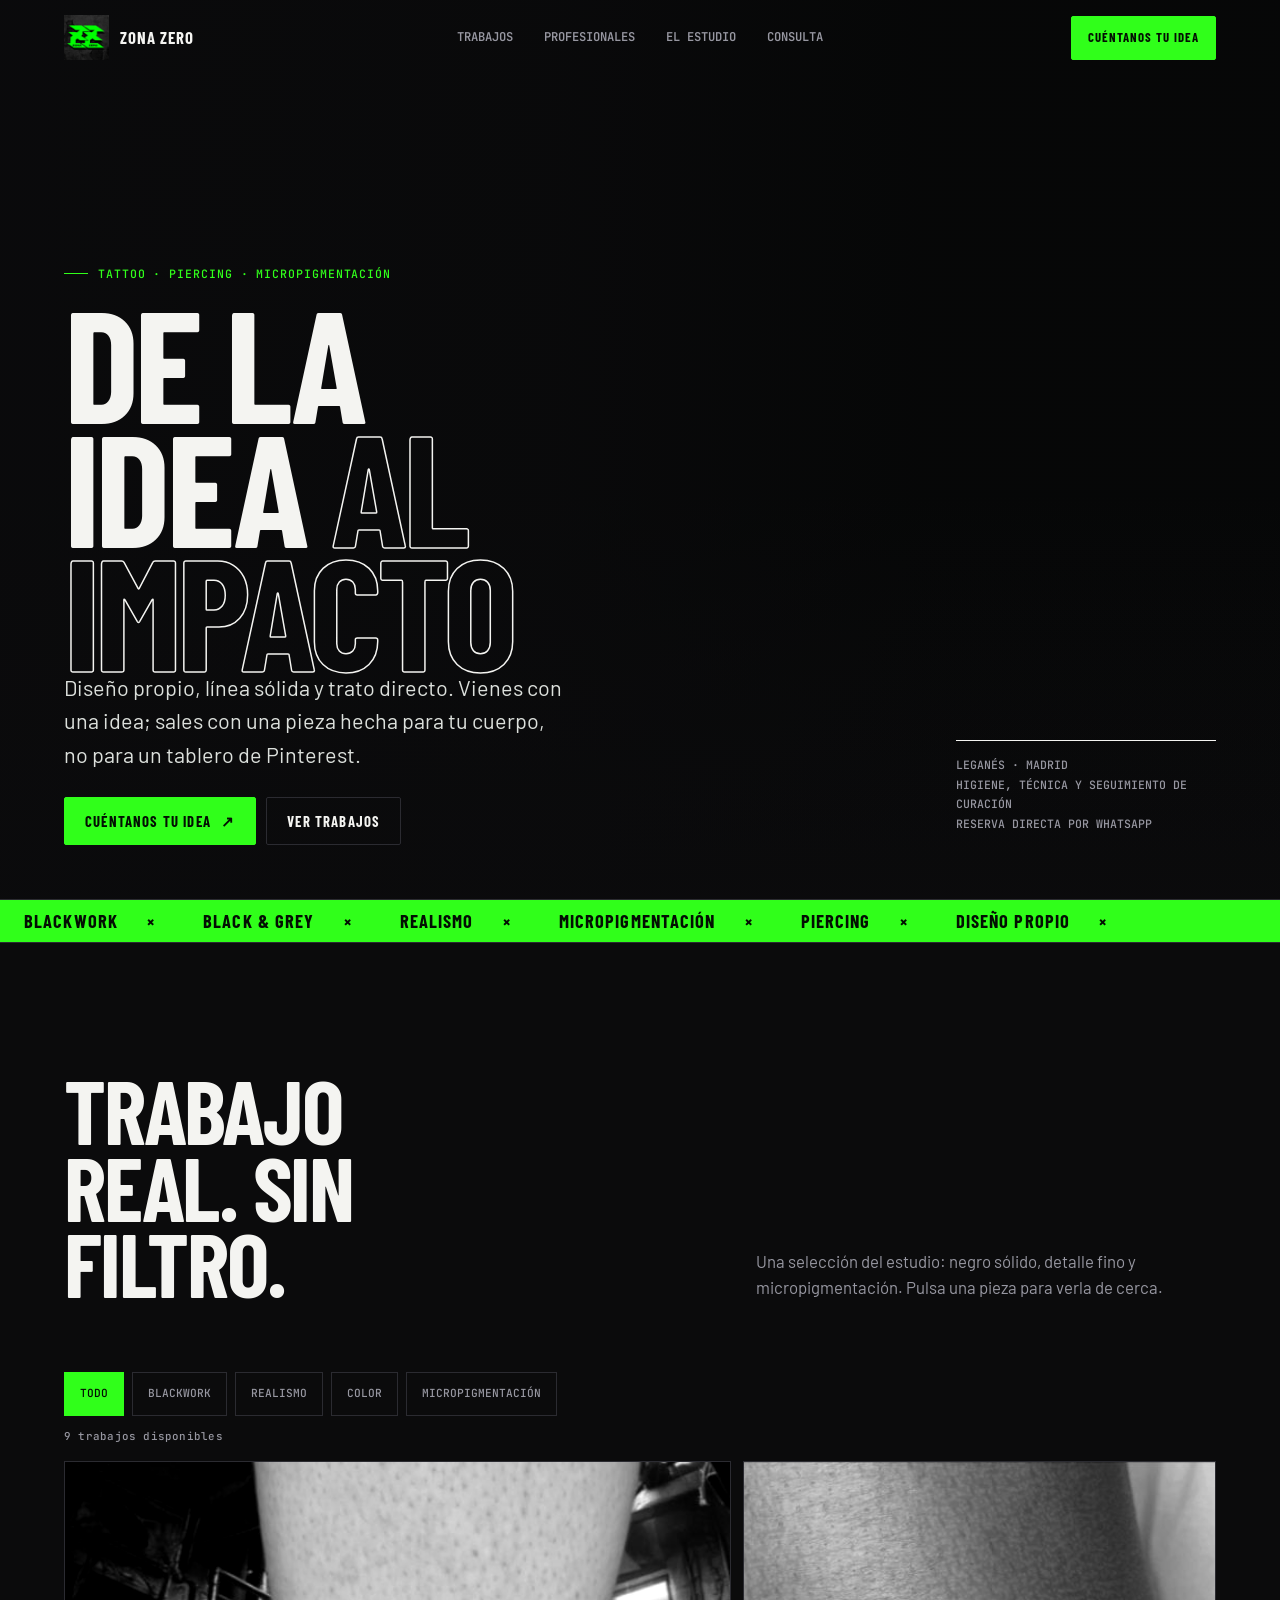
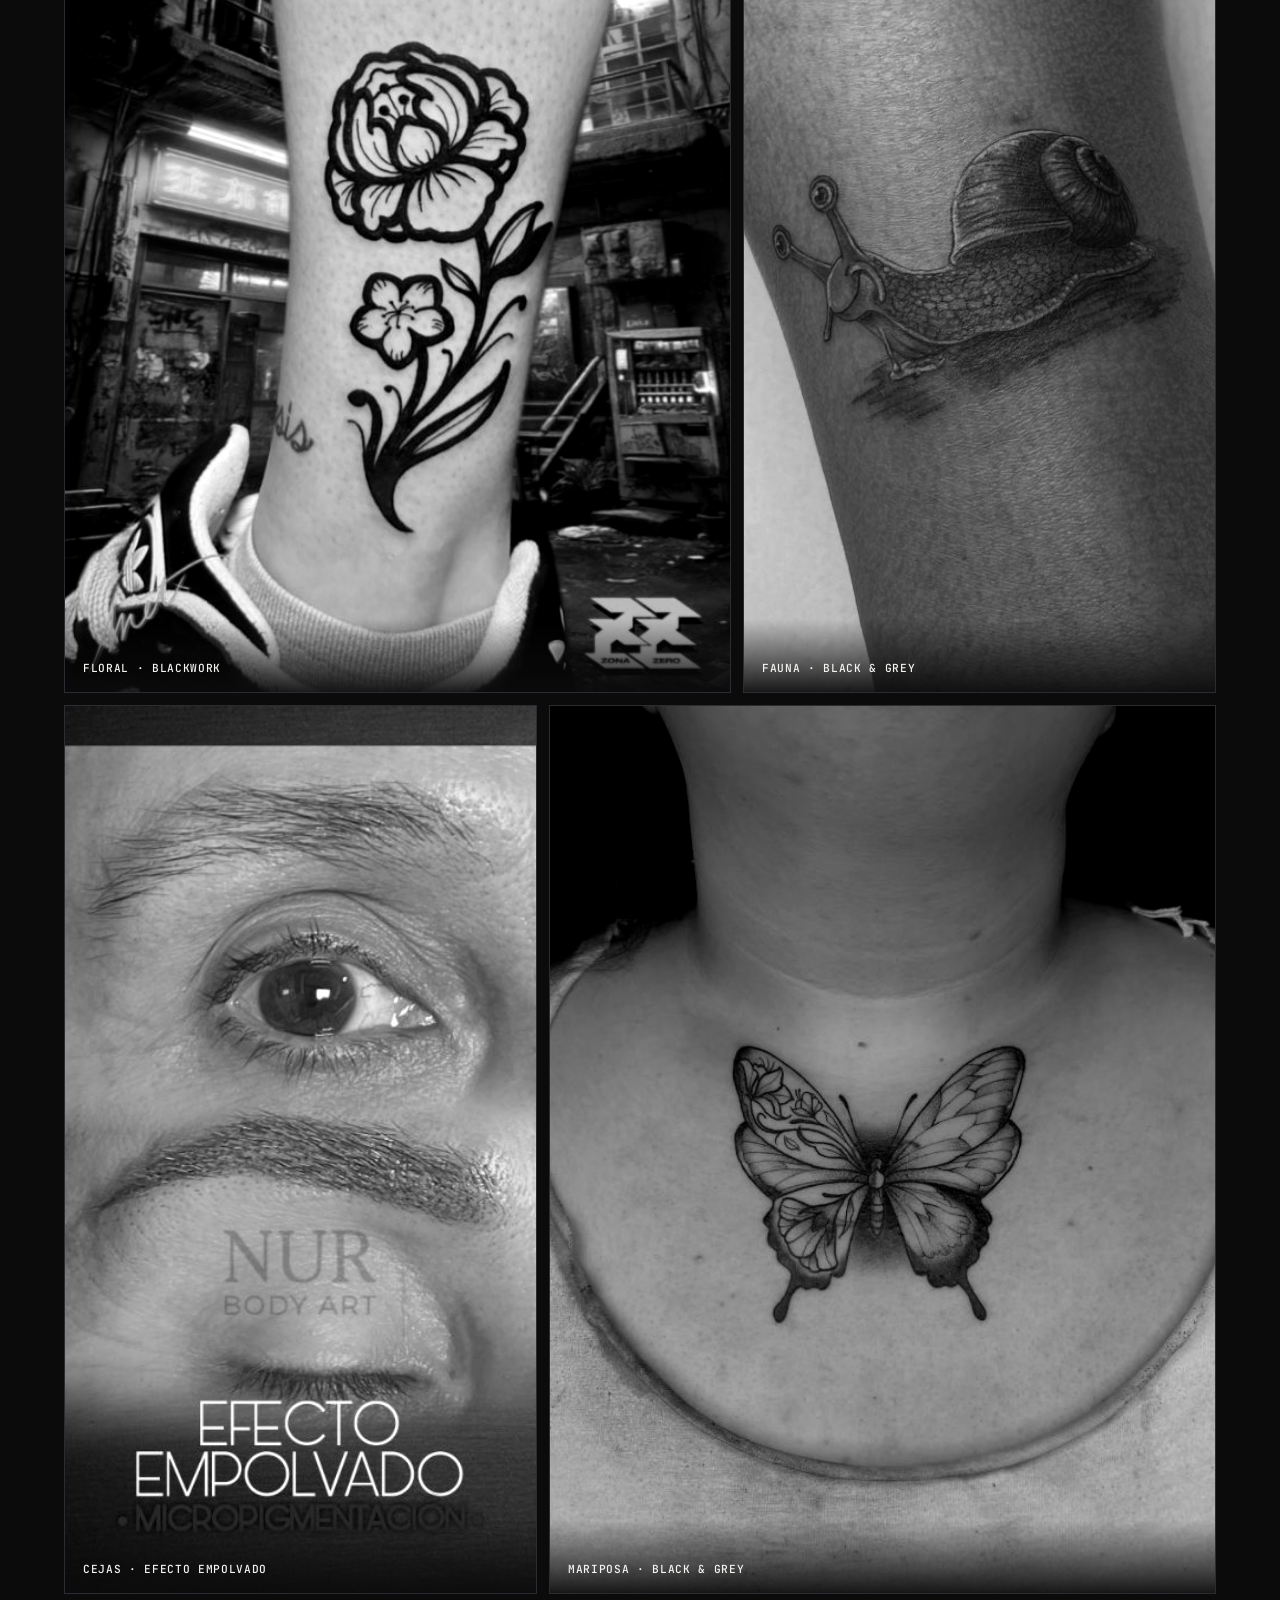
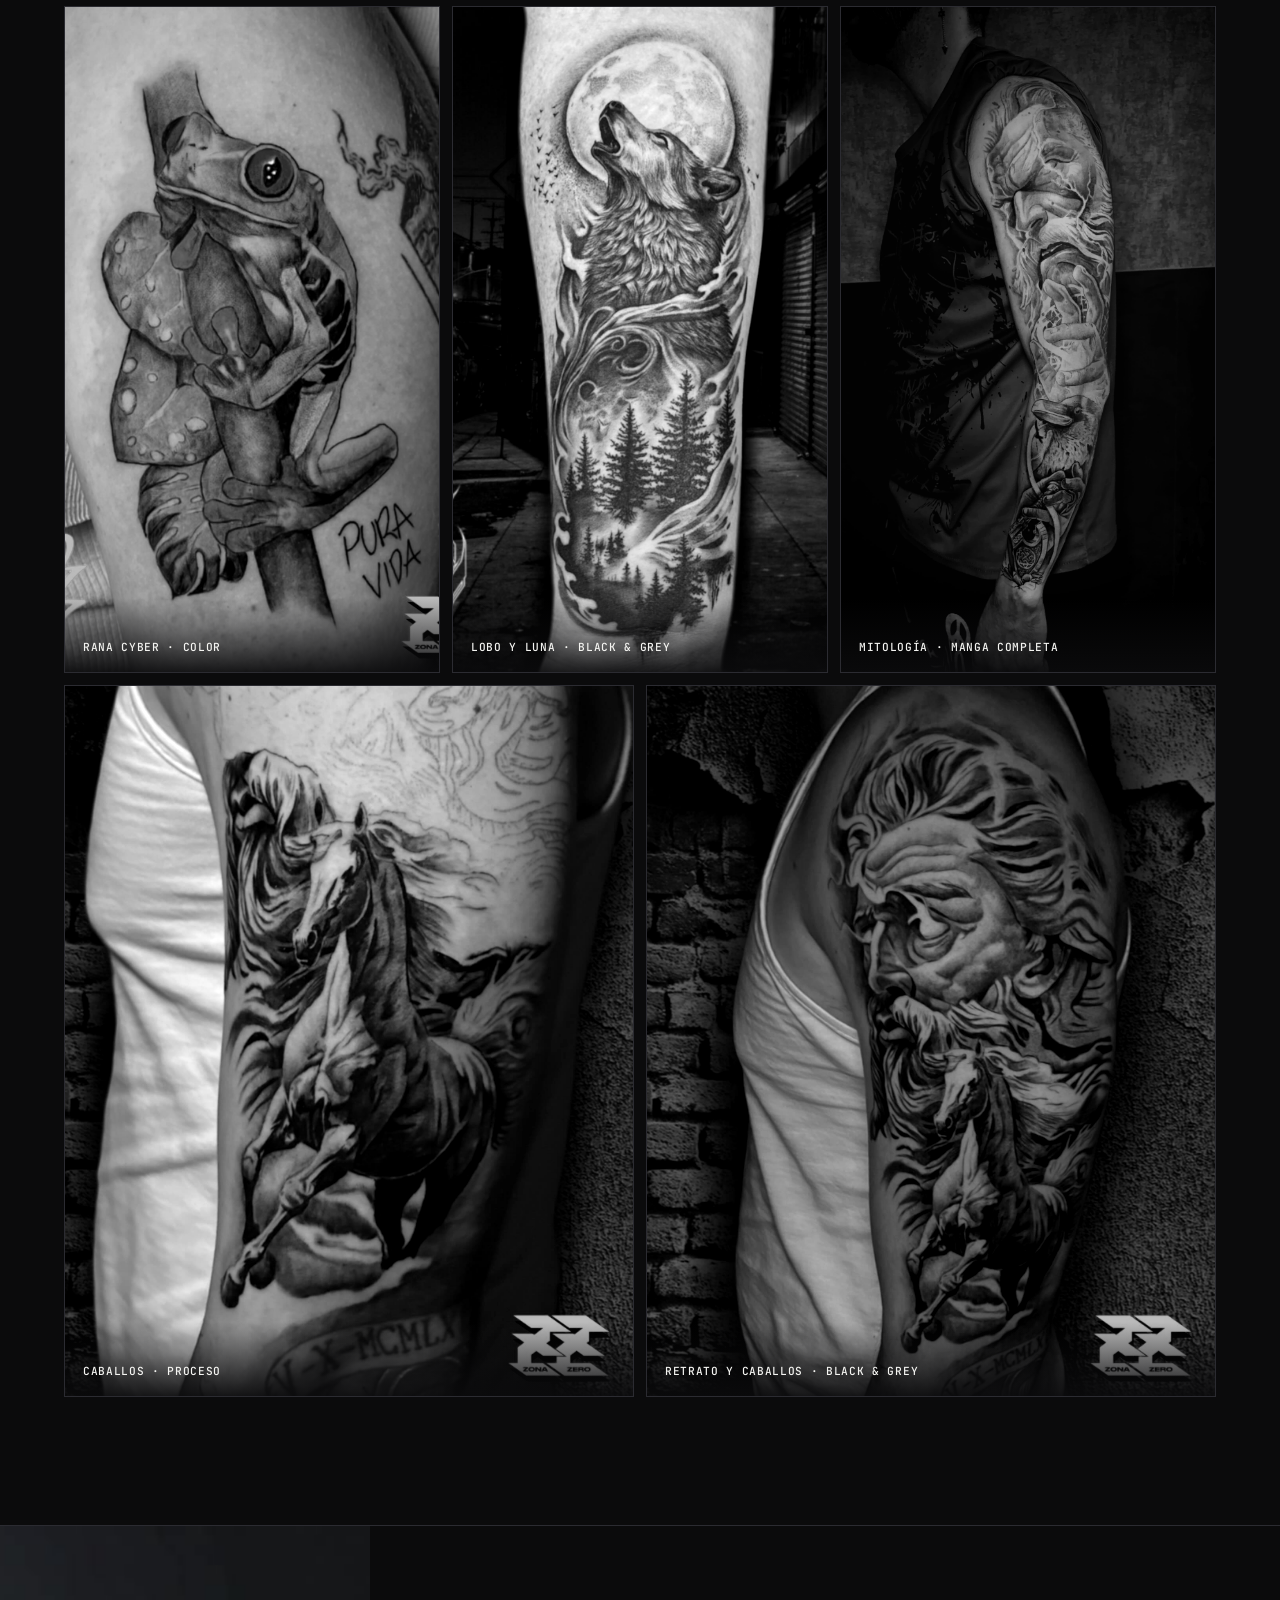
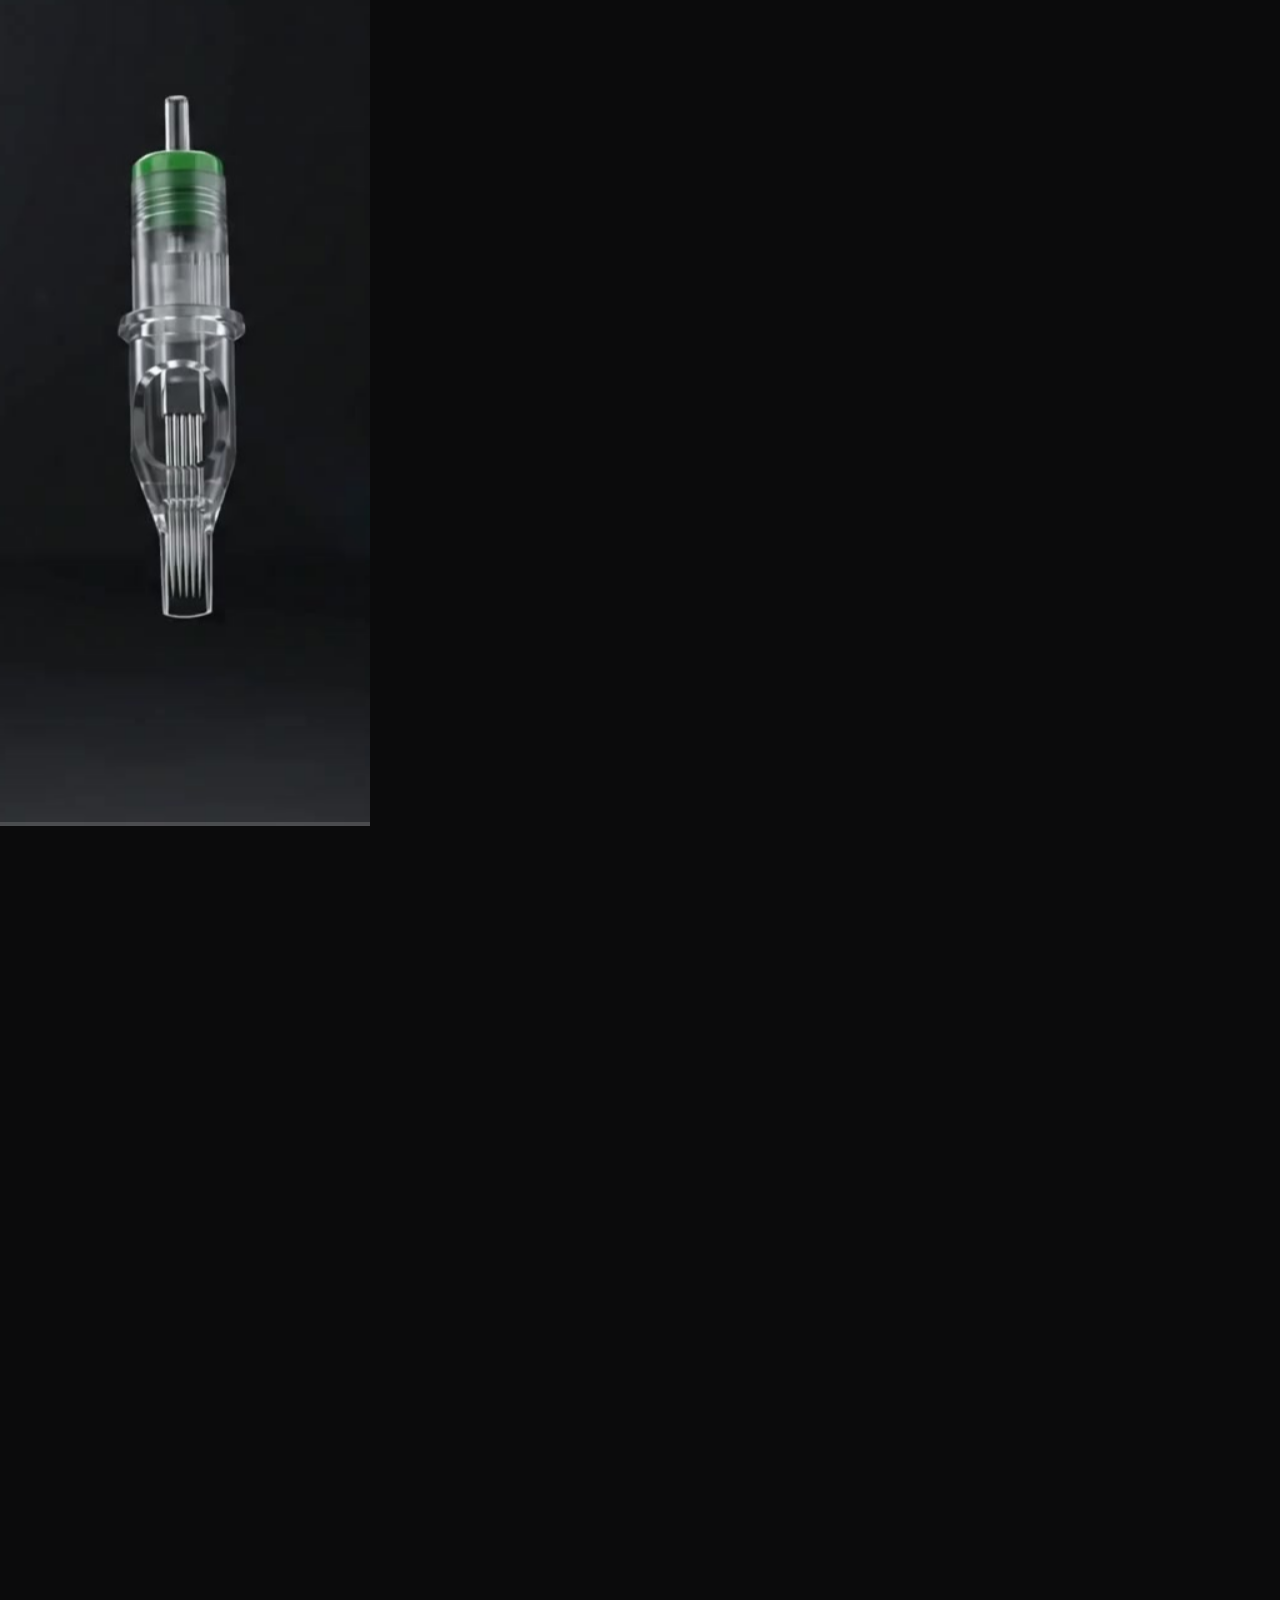
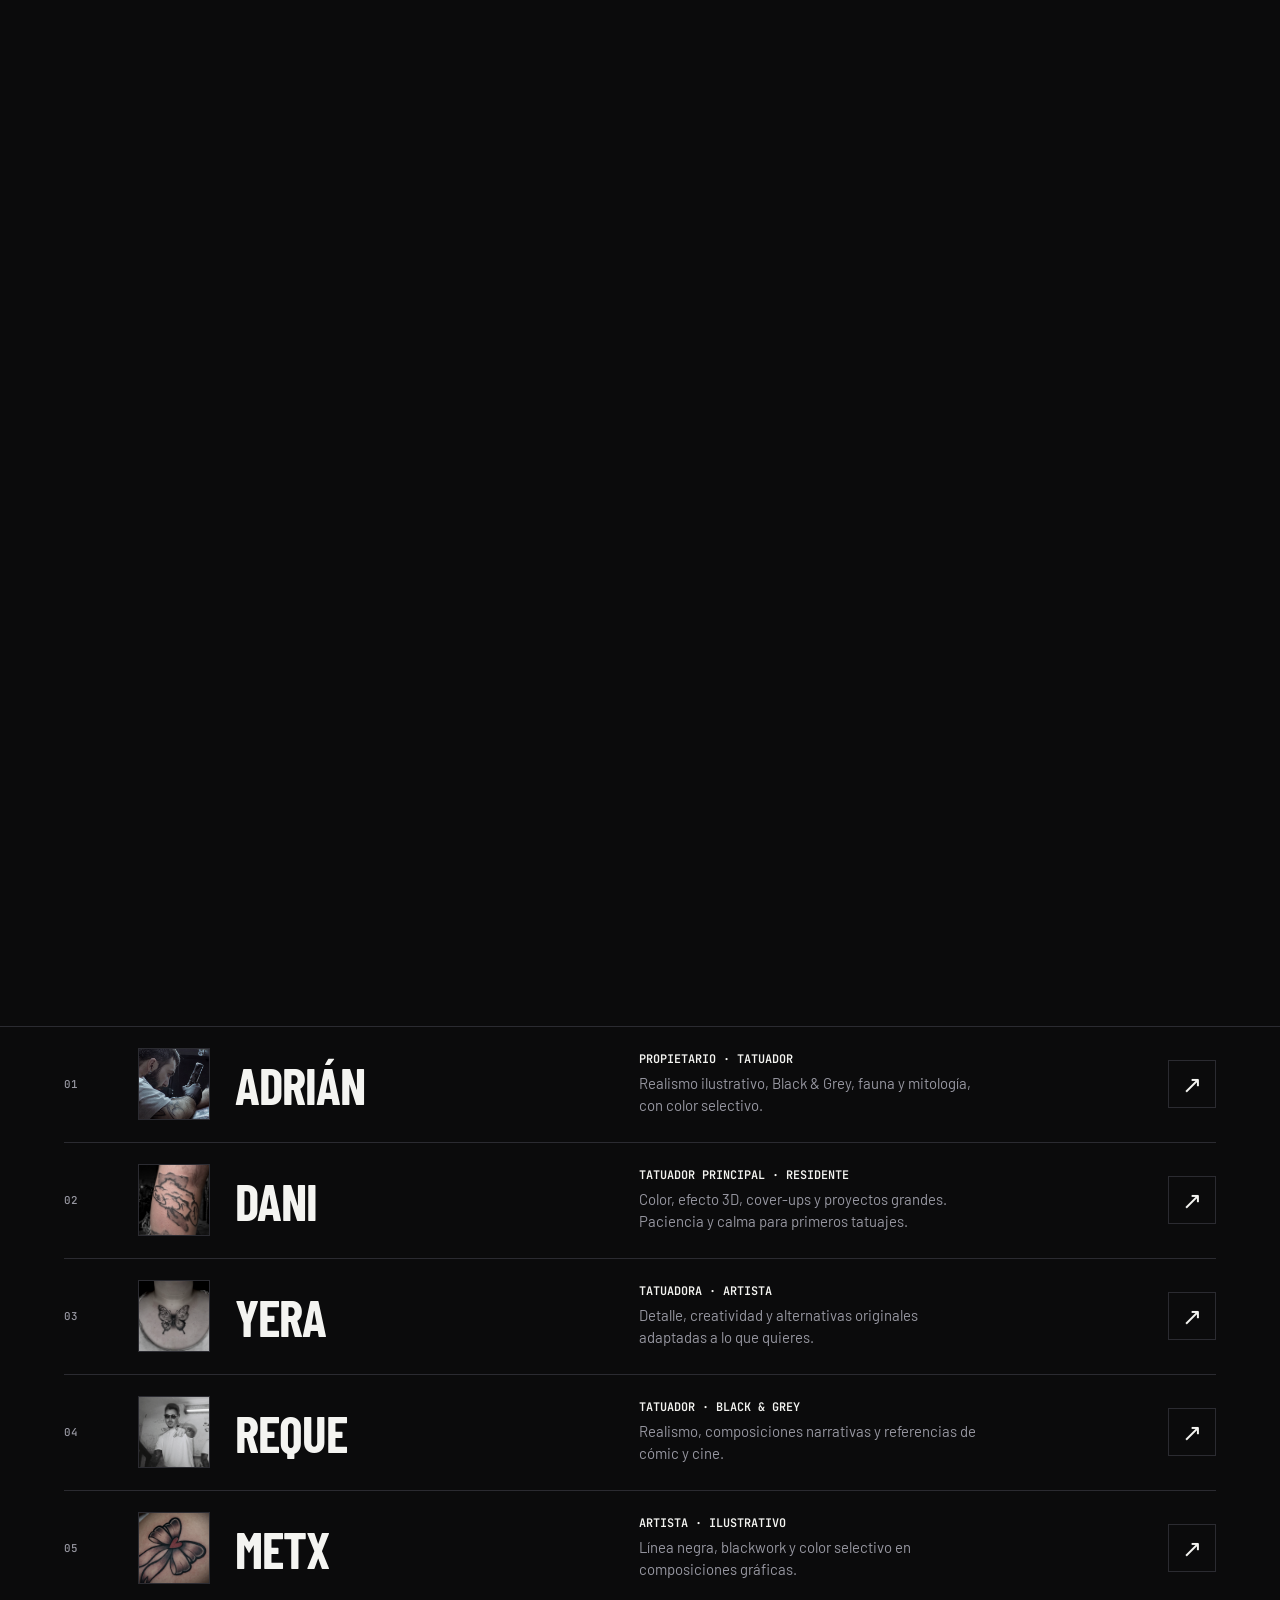
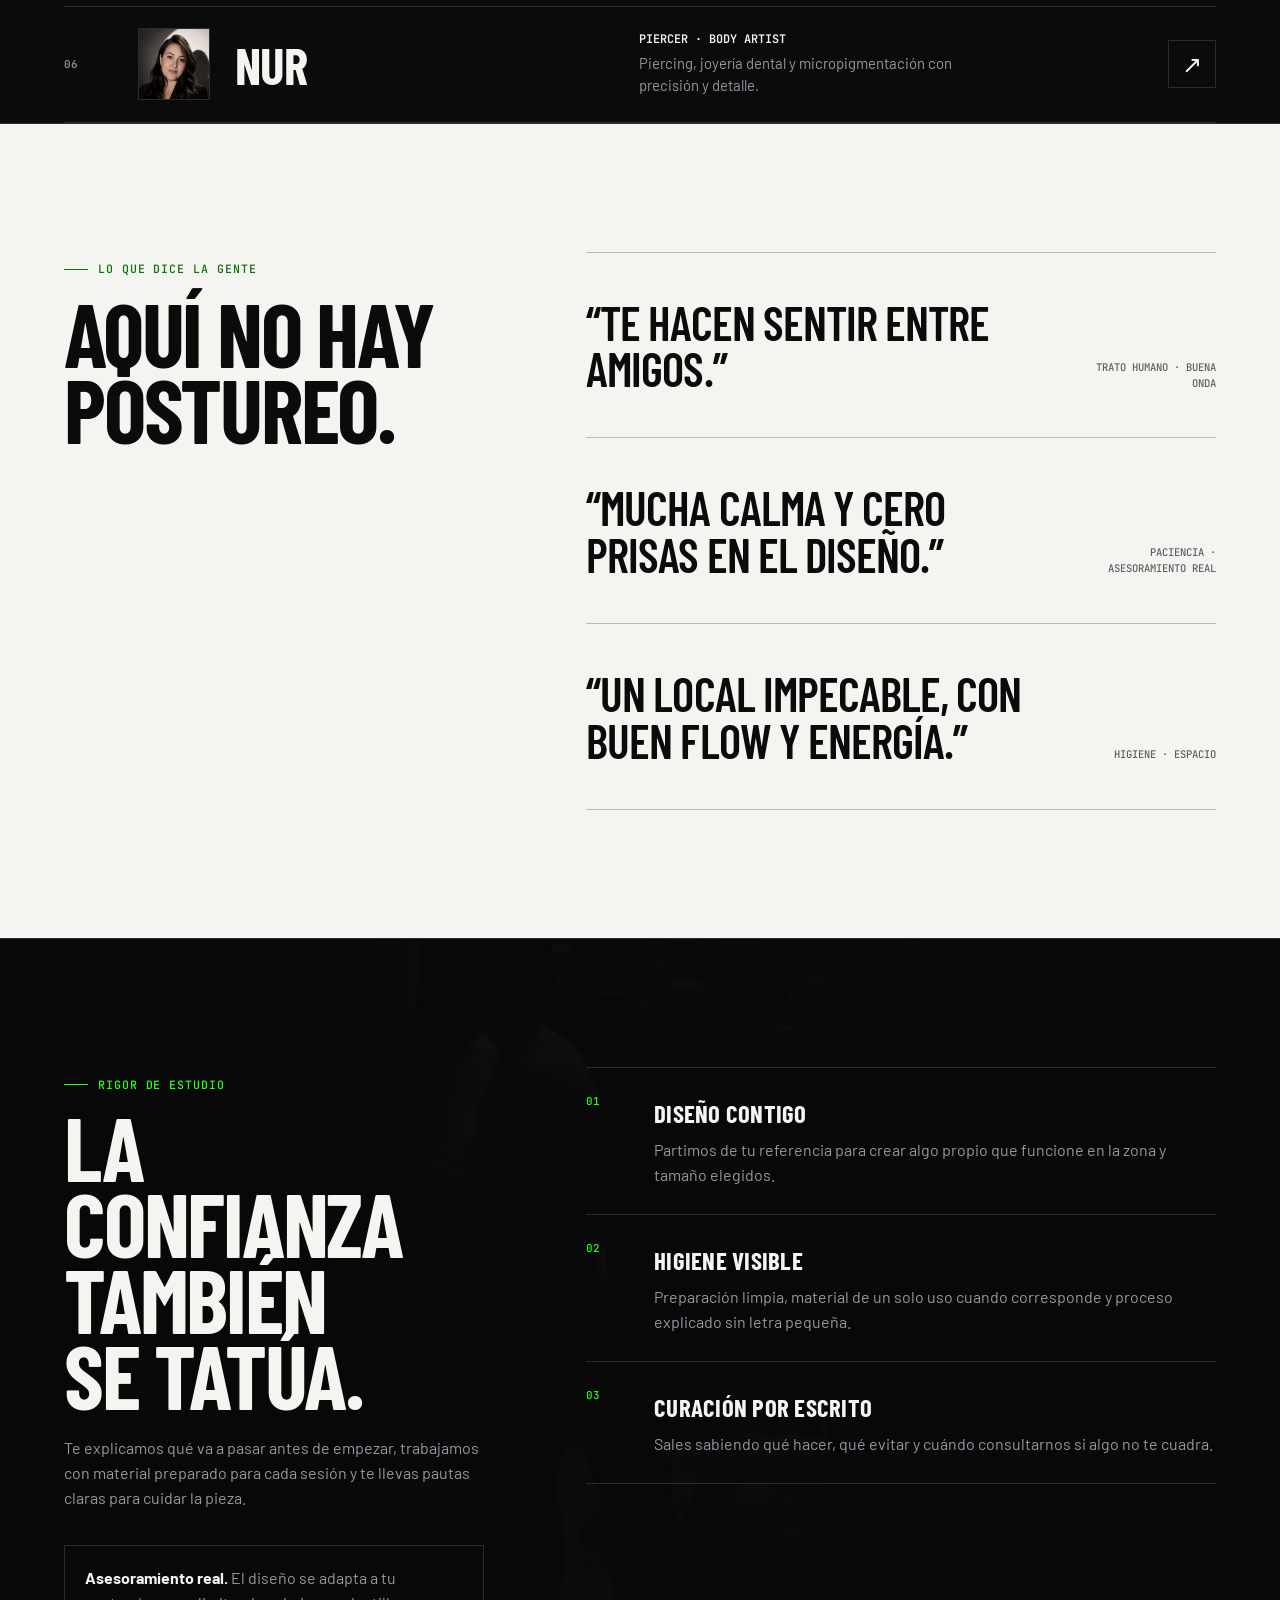
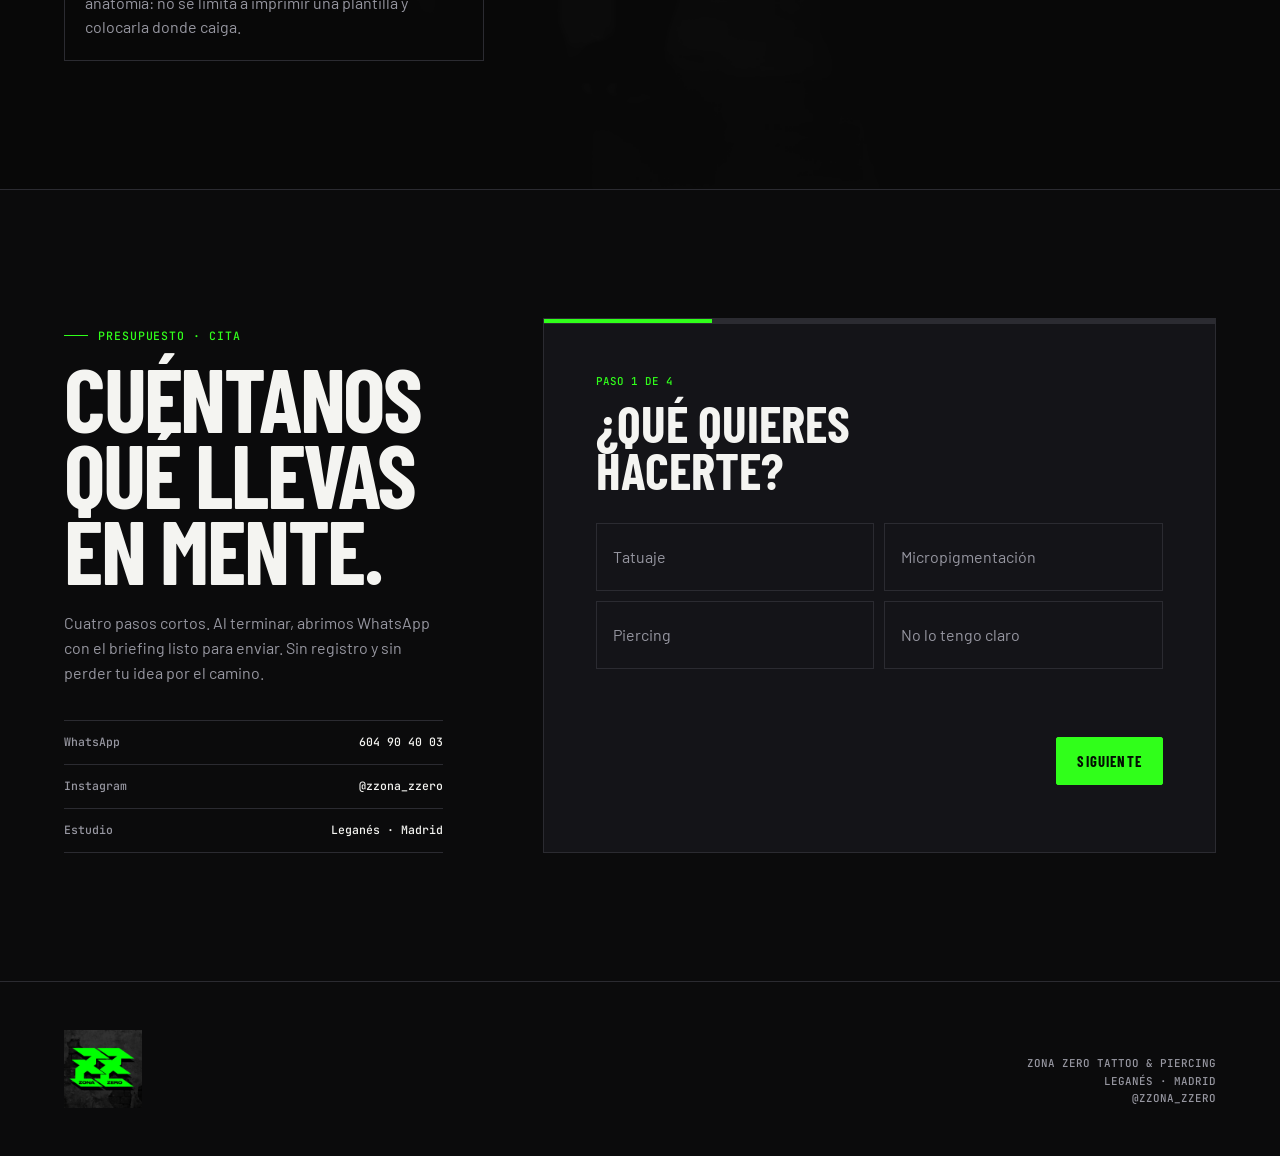
==== index.html @ a7457376 "Add Zona Zero website" ====
<!doctype html>
<html lang="es"><head>
  <meta charset="utf-8">
  <meta name="viewport" content="width=device-width, initial-scale=1, viewport-fit=cover">
  <meta name="description" content="Zona Zero Tattoo &amp; Piercing en Leganés. Tatuaje, micropigmentación y piercing con diseño propio, técnica y trato directo.">
  <title>Zona Zero — Tattoo &amp; Piercing · Leganés</title>
  <link rel="stylesheet" href="zona-zero.css?v=20260905-1">
</head>
<body class="home-page">
<!--
THESIS: El trabajo real abre la conversación; evitamos el hero genérico de estudio con promesas vacías.
OWN-WORLD: Carbón, blanco duro, verde eléctrico, bordes rectos, fotografía cercana y tipografía condensada.
STORY: Ver trabajos, conocer a la persona detrás de la aguja, entender el protocolo y enviar una idea clara.
FIRST VIEWPORT: Fotografía de proceso a sangre; titular abajo a la izquierda; acción y garantía técnica en la base.
FORM: Portada editorial de impacto, ritmo alterno de imagen y ficha, con consulta guiada al cierre.
-->
  <a class="skip-link" href="#contenido">Saltar al contenido</a>
  <header class="site-header" data-od-id="cabecera-principal">
    <a class="brand" href="#inicio" aria-label="Zona Zero, inicio" data-od-id="marca-zona-zero">
      <img src="mtlu228h-zz_logo.jpg" alt="Logotipo de Zona Zero">
      <span class="brand-word">Zona Zero</span>
    </a>
    <nav class="desktop-nav" aria-label="Navegación principal" data-od-id="navegacion-escritorio">
      <a href="#trabajos">Trabajos</a>
      <a href="#artistas">Profesionales</a>
      <a href="#protocolo">El estudio</a>
      <a href="#consulta">Consulta</a>
    </nav>
    <div class="header-actions">
      <a class="button small header-cta" href="#consulta" data-od-id="cta-cabecera">Cuéntanos tu idea</a>
      <button class="menu-toggle" type="button" aria-label="Abrir menú" aria-expanded="false" aria-controls="mobile-nav" data-od-id="boton-menu"><span></span><span></span><span></span></button>
    </div>
  </header>
  <nav class="mobile-nav" id="mobile-nav" aria-label="Navegación móvil" aria-hidden="true" data-od-id="navegacion-movil">
    <a href="#trabajos">Trabajos</a><a href="#artistas">Profesionales</a><a href="#protocolo">El estudio</a><a href="#consulta">Consulta</a>
  </nav>

  <main id="contenido">
    <section class="hero" id="inicio" data-od-id="hero-zona-zero">
      <div class="hero-media" aria-hidden="true">
        <video class="hero-video" muted="" autoplay="" playsinline="" preload="auto">
          <source src="mtlw6d17-Puerta_abriéndose_202609032001.mp4" type="video/mp4">
        </video>
      </div>
      <div class="shell hero-layout">
        <div>
          <div class="kicker">Tattoo · Piercing · Micropigmentación</div>
          <h1 data-od-id="titulo-principal">De la idea <span>al impacto</span></h1>
          <p class="hero-copy">Diseño propio, línea sólida y trato directo. Vienes con una idea; sales con una pieza hecha para tu cuerpo, no para un tablero de Pinterest.</p>
          <div class="hero-actions">
            <a class="button" href="#consulta" data-od-id="cta-hero-consulta">Cuéntanos tu idea <span aria-hidden="true">↗</span></a>
            <a class="button secondary" href="#trabajos" data-od-id="cta-hero-trabajos">Ver trabajos</a>
          </div>
        </div>
        <p class="hero-stamp">Leganés · Madrid<br>Higiene, técnica y seguimiento de curación<br>Reserva directa por WhatsApp</p>
      </div>
    </section>

    <div class="ticker" aria-hidden="true"><div class="ticker-track"><span>Blackwork</span><span>Black &amp; Grey</span><span>Realismo</span><span>Micropigmentación</span><span>Piercing</span><span>Diseño propio</span><span>Blackwork</span><span>Black &amp; Grey</span><span>Realismo</span><span>Micropigmentación</span><span>Piercing</span><span>Diseño propio</span></div></div>

    <section class="section" id="trabajos" data-od-id="seccion-trabajos">
      <div class="shell">
        <div class="section-head">
          <h2 data-od-id="titulo-trabajos">Trabajo real. Sin filtro.</h2>
          <p class="section-intro">Una selección del estudio: negro sólido, detalle fino y micropigmentación. Pulsa una pieza para verla de cerca.</p>
        </div>
        <div class="filters" role="group" aria-label="Filtrar trabajos" data-od-id="filtros-trabajos">
          <button class="filter" type="button" data-filter="all" aria-pressed="true">Todo</button>
          <button class="filter" type="button" data-filter="blackwork" aria-pressed="false">Blackwork</button>
          <button class="filter" type="button" data-filter="realismo" aria-pressed="false">Realismo</button>
          <button class="filter" type="button" data-filter="color" aria-pressed="false">Color</button>
          <button class="filter" type="button" data-filter="micro" aria-pressed="false">Micropigmentación</button>
        </div>
        <p class="filter-status" id="filter-status" aria-live="polite">9 trabajos disponibles</p>
        <div class="gallery-grid" data-od-id="galeria-filtrable">
          <button class="work" type="button" aria-haspopup="dialog" aria-label="Ver detalle: Floral · Blackwork" data-category="blackwork" data-od-id="trabajo-floral-blackwork"><img src="mtlu1h0s-zz_post-9.jpg" loading="lazy" decoding="async" alt="Tatuaje floral blackwork en la pierna"><span class="work-caption">Floral · Blackwork</span></button>
          <button class="work" type="button" aria-haspopup="dialog" aria-label="Ver detalle: Fauna · Black &amp; Grey" data-category="realismo" data-od-id="trabajo-caracol-realismo"><img src="mtlu1h0y-zz_post-6.jpg" loading="lazy" decoding="async" alt="Tatuaje de caracol en negro y gris"><span class="work-caption">Fauna · Black &amp; Grey</span></button>
          <button class="work" type="button" aria-haspopup="dialog" aria-label="Ver detalle: Cejas · Efecto empolvado" data-category="micro" data-od-id="trabajo-cejas-micro"><img src="mtlu1h0w-zz_post-7.jpg" loading="lazy" decoding="async" alt="Resultado de micropigmentación de cejas"><span class="work-caption">Cejas · Efecto empolvado</span></button>
          <button class="work" type="button" aria-haspopup="dialog" aria-label="Ver detalle: Mariposa · Black &amp; Grey" data-category="realismo" data-od-id="trabajo-mariposa-realismo"><img src="mtlu1h14-zz_post-2.jpg" loading="lazy" decoding="async" alt="Tatuaje de mariposa en el pecho"><span class="work-caption">Mariposa · Black &amp; Grey</span></button>
          <button class="work" type="button" aria-haspopup="dialog" aria-label="Ver detalle: Rana cyber · Color" data-category="color" data-od-id="trabajo-rana-color"><img src="mtlvjosq-SaveClip.App_462872536_17924673851970234_3254465980882394643_n.jpg" loading="lazy" decoding="async" alt="Tatuaje a color de una rana con estética futurista"><span class="work-caption">Rana cyber · Color</span></button>
          <button class="work" type="button" aria-haspopup="dialog" aria-label="Ver detalle: Lobo y luna · Black &amp; Grey" data-category="realismo" data-od-id="trabajo-lobo-luna"><img src="mtlvjott-SaveClip.App_571384764_18543846520021583_7341902319424093848_n.jpg" loading="lazy" decoding="async" alt="Tatuaje realista de un lobo aullando frente a la luna"><span class="work-caption">Lobo y luna · Black &amp; Grey</span></button>
          <button class="work" type="button" aria-haspopup="dialog" aria-label="Ver detalle: Mitología · Manga completa" data-category="realismo" data-od-id="trabajo-manga-mitologica"><img src="mtlvjou9-SaveClip.App_573522537_18109887085600070_6009022484883957400_n.jpg" loading="lazy" decoding="async" alt="Proyecto de manga completa con figuras mitológicas en negro y gris"><span class="work-caption">Mitología · Manga completa</span></button>
          <button class="work" type="button" aria-haspopup="dialog" aria-label="Ver detalle: Caballos · Proceso" data-category="realismo" data-od-id="trabajo-caballos-proceso"><img src="mtlvjovc-SaveClip.App_459222287_17920235672970234_6118545707464644845_n.jpg" loading="lazy" decoding="async" alt="Proceso de tatuaje realista de caballos en el brazo"><span class="work-caption">Caballos · Proceso</span></button>
          <button class="work" type="button" aria-haspopup="dialog" aria-label="Ver detalle: Retrato y caballos · Black &amp; Grey" data-category="realismo" data-od-id="trabajo-retrato-caballos"><img src="mtlvjowc-SaveClip.App_459183618_17920235669970234_1364495493407135198_n.jpg" loading="lazy" decoding="async" alt="Tatuaje realista de retrato y caballos en el brazo"><span class="work-caption">Retrato y caballos · Black &amp; Grey</span></button>
        </div>
      </div>
    </section>

    <section class="section wall-parallax" id="artistas" data-od-id="seccion-artistas">
      <div class="shell">
        <div class="artist-scroll-story" data-od-id="secuencia-scroll-artistas">
          <div class="artist-sequence-stage" data-frame-count="240" data-od-id="video-scroll-artistas">
            <div class="artist-sequence-sticky" style="width: 370.2px;">
              <img class="artist-sequence-fallback" src="artist-sequence/frame-0240.jpg" width="1280" height="720" alt="Máquina de tatuaje negra con detalles verdes y dorados completamente ensamblada" decoding="async">
              <canvas class="artist-sequence-canvas" width="1280" height="720" aria-hidden="true"></canvas>
              <div class="artist-sequence-progress" aria-hidden="true"><span></span></div>
            </div>
          </div>
        </div>
        <div class="artist-list" data-od-id="lista-artistas">
          <a class="artist-row" href="artista-adrian.html" data-od-id="artista-adrian"><span class="artist-index">01</span><span class="artist-thumb"><img src="mto0jvyy-adianOwner.jpg" width="1080" height="1080" loading="lazy" decoding="async" alt=""></span><span class="artist-name">Adrián</span><span class="artist-specialty"><strong>Propietario · Tatuador</strong><small>Realismo ilustrativo, Black &amp; Grey, fauna y mitología, con color selectivo.</small></span><span class="artist-link" aria-hidden="true">↗</span></a>
          <a class="artist-row" href="artista-dani.html" data-od-id="artista-dani"><span class="artist-index">02</span><span class="artist-thumb"><img src="mtlu1h13-zz_post-3.jpg" width="600" height="741" loading="lazy" decoding="async" alt=""></span><span class="artist-name">Dani</span><span class="artist-specialty"><strong>Tatuador principal · Residente</strong><small>Color, efecto 3D, cover-ups y proyectos grandes. Paciencia y calma para primeros tatuajes.</small></span><span class="artist-link" aria-hidden="true">↗</span></a>
          <a class="artist-row" href="artista-yera.html" data-od-id="artista-yera"><span class="artist-index">03</span><span class="artist-thumb"><img src="mtlu1h14-zz_post-2.jpg" width="600" height="800" loading="lazy" decoding="async" alt=""></span><span class="artist-name">Yera</span><span class="artist-specialty"><strong>Tatuadora · Artista</strong><small>Detalle, creatividad y alternativas originales adaptadas a lo que quieres.</small></span><span class="artist-link" aria-hidden="true">↗</span></a>
          <a class="artist-row" href="artista-reque.html" data-od-id="artista-reque"><span class="artist-index">04</span><span class="artist-thumb"><img src="mto16aii-reque.tattoo.jpg" width="655" height="655" loading="lazy" decoding="async" alt=""></span><span class="artist-name">Reque</span><span class="artist-specialty"><strong>Tatuador · Black &amp; Grey</strong><small>Realismo, composiciones narrativas y referencias de cómic y cine.</small></span><span class="artist-link" aria-hidden="true">↗</span></a>
          <a class="artist-row" href="artista-metx.html" data-od-id="artista-metx"><span class="artist-index">05</span><span class="artist-thumb"><img src="mto1glu2-SaveClip.App_486958963_18509873992021141_4207262605988160805_n.jpg" width="1440" height="1440" loading="lazy" decoding="async" alt=""></span><span class="artist-name">Metx</span><span class="artist-specialty"><strong>Artista · Ilustrativo</strong><small>Línea negra, blackwork y color selectivo en composiciones gráficas.</small></span><span class="artist-link" aria-hidden="true">↗</span></a>
          <a class="artist-row" href="artista-nur.html" data-od-id="artista-nur"><span class="artist-index">06</span><span class="artist-thumb"><img src="mto08y93-nurbodiartArtisPiercingjpg.jpg" width="973" height="973" loading="lazy" decoding="async" alt=""></span><span class="artist-name">Nur</span><span class="artist-specialty"><strong>Piercer · Body artist</strong><small>Piercing, joyería dental y micropigmentación con precisión y detalle.</small></span><span class="artist-link" aria-hidden="true">↗</span></a>
        </div>
      </div>
    </section>

    <section class="section voices-section" id="resenas" data-od-id="seccion-resenas">
      <div class="shell voices-layout">
        <div class="voices-title">
          <div class="kicker">Lo que dice la gente</div>
          <h2 data-od-id="titulo-resenas">Aquí no hay postureo.</h2>
        </div>
        <div class="voices" data-od-id="lista-resenas">
          <blockquote data-od-id="resena-trato"><p>“Te hacen sentir entre amigos.”</p><footer>Trato humano · Buena onda</footer></blockquote>
          <blockquote data-od-id="resena-calma"><p>“Mucha calma y cero prisas en el diseño.”</p><footer>Paciencia · Asesoramiento real</footer></blockquote>
          <blockquote data-od-id="resena-estudio"><p>“Un local impecable, con buen flow y energía.”</p><footer>Higiene · Espacio</footer></blockquote>
        </div>
      </div>
    </section>

    <section class="section wall-parallax wall-parallax-reverse" id="protocolo" data-od-id="seccion-protocolo">
      <div class="shell trust-layout">
        <div class="trust-copy">
          <div class="kicker">Rigor de estudio</div>
          <h2 data-od-id="titulo-protocolo">La confianza también se tatúa.</h2>
          <p>Te explicamos qué va a pasar antes de empezar, trabajamos con material preparado para cada sesión y te llevas pautas claras para cuidar la pieza.</p>
          <div class="proof-note" data-od-id="nota-resenas"><strong>Asesoramiento real.</strong> El diseño se adapta a tu anatomía: no se limita a imprimir una plantilla y colocarla donde caiga.</div>
        </div>
        <div class="protocol" data-od-id="pasos-protocolo">
          <article class="protocol-item" data-od-id="protocolo-diseno"><div><h3>Diseño contigo</h3><p>Partimos de tu referencia para crear algo propio que funcione en la zona y tamaño elegidos.</p></div></article>
          <article class="protocol-item" data-od-id="protocolo-higiene"><div><h3>Higiene visible</h3><p>Preparación limpia, material de un solo uso cuando corresponde y proceso explicado sin letra pequeña.</p></div></article>
          <article class="protocol-item" data-od-id="protocolo-curacion"><div><h3>Curación por escrito</h3><p>Sales sabiendo qué hacer, qué evitar y cuándo consultarnos si algo no te cuadra.</p></div></article>
        </div>
      </div>
    </section>

    <section class="section" id="consulta" data-od-id="seccion-consulta">
      <div class="shell booking-layout">
        <div class="booking-copy">
          <div class="kicker">Presupuesto · Cita</div>
          <h2 data-od-id="titulo-consulta">Cuéntanos qué llevas en mente.</h2>
          <p>Cuatro pasos cortos. Al terminar, abrimos WhatsApp con el briefing listo para enviar. Sin registro y sin perder tu idea por el camino.</p>
          <div class="contact-lines">
            <a href="tel:+34604904003" data-od-id="telefono-estudio"><b>WhatsApp</b><span>604 90 40 03</span></a>
            <a href="https://www.instagram.com/zzona_zzero/" target="_blank" rel="noopener" data-od-id="instagram-estudio"><b>Instagram</b><span>@zzona_zzero</span></a>
            <span><b>Estudio</b><span>Leganés · Madrid</span></span>
          </div>
        </div>
        <form class="booking-panel" id="booking-form" novalidate="" data-od-id="formulario-consulta">
          <div class="progress" role="progressbar" aria-label="Progreso de la consulta" aria-valuemin="1" aria-valuemax="4" aria-valuenow="1" aria-valuetext="Paso 1 de 4"><span class="active"></span><span></span><span></span><span></span></div>
          <div class="form-step active" data-step="0">
            <div class="step-meta">Paso 1 de 4</div><h3>¿Qué quieres hacerte?</h3>
            <div class="choice-grid">
              <div class="choice"><input id="service-tattoo" name="service" type="radio" value="Tatuaje" required="" aria-describedby="error-step-1"><label for="service-tattoo">Tatuaje</label></div>
              <div class="choice"><input id="service-micro" name="service" type="radio" value="Micropigmentación"><label for="service-micro">Micropigmentación</label></div>
              <div class="choice"><input id="service-piercing" name="service" type="radio" value="Piercing"><label for="service-piercing">Piercing</label></div>
              <div class="choice"><input id="service-advice" name="service" type="radio" value="Necesito orientación"><label for="service-advice">No lo tengo claro</label></div>
            </div>
            <p class="error-message" id="error-step-1" role="alert"></p>
            <div class="form-actions"><span></span><button class="button next" type="button" data-od-id="consulta-siguiente-1">Siguiente</button></div>
          </div>
          <div class="form-step" data-step="1">
            <div class="step-meta">Paso 2 de 4</div><h3>Zona y tamaño aproximado</h3>
            <div class="field-row"><div class="field"><label for="body-zone">Zona del cuerpo</label><input id="body-zone" name="bodyZone" autocomplete="off" placeholder="Antebrazo, espalda, ceja…" required="" aria-describedby="error-step-2"></div><div class="field"><label for="size">Tamaño</label><select id="size" name="size" required="" aria-describedby="error-step-2"><option value="">Selecciona</option><option>Menos de 5 cm</option><option>Entre 5 y 15 cm</option><option>Más de 15 cm</option><option>No lo sé todavía</option></select></div></div>
            <p class="error-message" id="error-step-2" role="alert"></p>
            <div class="form-actions"><button class="button secondary prev" type="button">Atrás</button><button class="button next" type="button" data-od-id="consulta-siguiente-2">Siguiente</button></div>
          </div>
          <div class="form-step" data-step="2">
            <div class="step-meta">Paso 3 de 4</div><h3>La idea, con tus palabras</h3>
            <div class="field"><label for="idea">Describe la pieza</label><textarea id="idea" name="idea" minlength="12" required="" aria-describedby="idea-hint error-step-3" placeholder="Motivo, estilo, referencias y cualquier detalle importante"></textarea><small class="field-hint" id="idea-hint">Incluye al menos el motivo, el estilo o una referencia principal.</small></div>
            <div class="field"><label for="artist">Profesional</label><select id="artist" name="artist"><option>Sin preferencia</option><option>Adrián</option><option>Dani</option><option>Yera</option><option>Reque</option><option>Metx</option><option>Nur</option></select></div>
            <p class="error-message" id="error-step-3" role="alert"></p>
            <div class="form-actions"><button class="button secondary prev" type="button">Atrás</button><button class="button next" type="button" data-od-id="consulta-siguiente-3">Revisar</button></div>
          </div>
          <div class="form-step" data-step="3">
            <div class="step-meta">Paso 4 de 4</div><h3>Tu briefing, listo.</h3>
            <div class="summary" id="booking-summary" aria-live="polite"></div>
            <p class="error-message" id="error-step-4" role="alert"></p>
            <div class="form-actions"><button class="button secondary prev" type="button">Editar</button><button class="button" type="submit" data-od-id="enviar-whatsapp">Abrir WhatsApp ↗</button></div>
          </div>
        </form>
      </div>
    </section>
  </main>

  <footer class="site-footer" data-od-id="pie-pagina"><div class="footer-row"><img class="footer-logo" src="mtlu228h-zz_logo.jpg" alt="Zona Zero"><div class="footer-copy">Zona Zero Tattoo &amp; Piercing<br>Leganés · Madrid<br><a href="https://www.instagram.com/zzona_zzero/" target="_blank" rel="noopener">@zzona_zzero</a></div></div></footer>

  <div class="lightbox" role="dialog" aria-modal="true" aria-label="Detalle del trabajo" aria-hidden="true" data-od-id="visor-trabajo"><button class="lightbox-close" type="button" aria-label="Cerrar detalle">×</button><figure><img src="mtlu1h0s-zz_post-9.jpg" alt="Detalle de un trabajo de Zona Zero"><figcaption>Trabajo de Zona Zero</figcaption></figure></div>
  <script src="zona-zero.js?v=20260904-6"></script>


</body></html>
---- zona-zero.css ----
@import url('https://fonts.googleapis.com/css2?family=Barlow+Condensed:wght@500;600;700;800&family=Barlow:wght@400;500;600&family=JetBrains+Mono:wght@500&display=swap');

:root {
  --bg: oklch(14.8% 0.003 286);
  --surface: oklch(19.2% 0.008 286);
  --fg: oklch(96.5% 0.004 106);
  --muted: oklch(68% 0.014 286);
  --border: oklch(29% 0.012 286);
  --accent: oklch(88% 0.29 142);
  --danger: oklch(66% 0.22 25);
  --ink-on-accent: oklch(15% 0.035 142);
  --max: 1440px;
  --gutter: clamp(18px, 5vw, 72px);
  --display: 'Barlow Condensed', 'Arial Narrow', sans-serif;
  --body: 'Barlow', system-ui, sans-serif;
  --mono: 'JetBrains Mono', ui-monospace, monospace;
}

* { box-sizing: border-box; }
html { scroll-behavior: smooth; }
body {
  margin: 0;
  color: var(--fg);
  background: var(--bg);
  font-family: var(--body);
  line-height: 1.55;
  overflow-x: hidden;
  -webkit-font-smoothing: antialiased;
}
body.menu-open, body.overlay-open { overflow: hidden; }
img { display: block; width: 100%; }
a { color: inherit; text-decoration: none; }
button, input, select, textarea { font: inherit; }
button, a, input, select, textarea { -webkit-tap-highlight-color: transparent; }
:focus-visible { outline: 3px solid var(--accent); outline-offset: 4px; }
::selection { color: var(--ink-on-accent); background: var(--accent); }

.shell { width: min(100%, var(--max)); margin: 0 auto; padding-inline: var(--gutter); }
.skip-link { position: fixed; left: 16px; top: -60px; z-index: 200; padding: 12px 16px; background: var(--accent); color: var(--ink-on-accent); }
.skip-link:focus { top: 16px; }

.site-header {
  position: fixed; inset: 0 0 auto; z-index: 100;
  display: grid; grid-template-columns: 1fr auto 1fr; align-items: center;
  min-height: 76px; padding: max(10px, env(safe-area-inset-top)) max(var(--gutter), env(safe-area-inset-right)) 10px max(var(--gutter), env(safe-area-inset-left)); border-bottom: 1px solid transparent;
  transition: background .25s ease, border-color .25s ease;
}
.site-header.scrolled { background: color-mix(in oklch, var(--bg) 91%, transparent); border-color: var(--border); backdrop-filter: blur(12px); }
.brand { justify-self: start; display: flex; align-items: center; gap: 11px; min-height: 48px; }
.brand img { width: 45px; height: 45px; object-fit: cover; }
.brand-word { font: 700 1.05rem/1 var(--display); letter-spacing: .06em; text-transform: uppercase; }
.desktop-nav { display: flex; align-items: center; gap: clamp(18px, 2.4vw, 38px); }
.desktop-nav a { color: var(--muted); font: 600 .76rem/1 var(--mono); text-transform: uppercase; }
.desktop-nav a:hover, .desktop-nav a:focus-visible, .desktop-nav a[aria-current='location'] { color: var(--fg); }
.header-actions { justify-self: end; display: flex; align-items: center; gap: 10px; }
.menu-toggle { display: none; width: 48px; height: 48px; color: var(--fg); background: transparent; border: 1px solid var(--border); cursor: pointer; }
.menu-toggle span { display: block; width: 20px; height: 1px; margin: 5px auto; background: currentColor; transition: transform .2s ease, opacity .15s ease; }
.menu-toggle[aria-expanded='true'] span:first-child { transform: translateY(6px) rotate(45deg); }
.menu-toggle[aria-expanded='true'] span:nth-child(2) { opacity: 0; }
.menu-toggle[aria-expanded='true'] span:last-child { transform: translateY(-6px) rotate(-45deg); }
.mobile-nav { display: none; }

.button {
  min-height: 48px; display: inline-flex; align-items: center; justify-content: center; gap: 10px;
  padding: 12px 20px; border: 1px solid var(--accent); border-radius: 2px;
  background: var(--accent); color: var(--ink-on-accent); cursor: pointer;
  font: 700 .92rem/1 var(--display); letter-spacing: .08em; text-transform: uppercase;
  transition: transform .22s cubic-bezier(.16,1,.3,1), background .22s ease, color .22s ease;
}
.button:hover { transform: translateY(-2px); }
.button:active { transform: translateY(1px); }
.button.secondary { border-color: var(--border); background: transparent; color: var(--fg); }
.button.secondary:hover { border-color: var(--fg); }
.button.small { min-height: 44px; padding: 10px 16px; font-size: .8rem; }
.button[disabled] { cursor: not-allowed; opacity: .45; transform: none; }

.hero { min-height: 100svh; display: grid; align-items: end; position: relative; isolation: isolate; padding: 126px 0 54px; border-bottom: 1px solid var(--border); overflow: hidden; }
.hero-media { position: absolute; inset: 0; z-index: -2; overflow: hidden; background: #050606; }
.hero-video { width: 100%; height: 100%; object-fit: contain; object-position: 78% center; filter: contrast(1.08) brightness(.74) saturate(.88); }
.hero::after { content: ''; position: absolute; inset: 0; z-index: -1; background: linear-gradient(90deg, color-mix(in oklch, var(--bg) 88%, transparent) 3%, color-mix(in oklch, var(--bg) 72%, transparent) 43%, color-mix(in oklch, var(--bg) 18%, transparent) 72%), linear-gradient(0deg, var(--bg), transparent 45%); }
.hero-layout { display: grid; grid-template-columns: minmax(0, 1.25fr) minmax(260px, .55fr); gap: 40px; align-items: end; }
.hero-layout > *, .section-head > *, .trust-layout > *, .booking-layout > *, .voices-layout > * { min-width: 0; }
.home-page:not(.skip-home-intro) .site-header {
  animation: home-chrome-in .55s cubic-bezier(.16, 1, .3, 1) 4.5s both;
}
.home-page:not(.skip-home-intro) .hero-layout {
  animation: home-copy-in .72s cubic-bezier(.16, 1, .3, 1) 4.5s both;
}
@keyframes home-chrome-in {
  from { opacity: 0; visibility: hidden; transform: translateY(-14px); }
  to { opacity: 1; visibility: visible; transform: translateY(0); }
}
@keyframes home-copy-in {
  from { opacity: 0; visibility: hidden; clip-path: inset(0 0 100% 0); transform: translateY(20px); }
  to { opacity: 1; visibility: visible; clip-path: inset(0); transform: translateY(0); }
}
.kicker { display: inline-flex; align-items: center; gap: 10px; color: var(--accent); font: 500 .72rem/1 var(--mono); letter-spacing: .08em; text-transform: uppercase; }
.kicker::before { content: ''; width: 24px; height: 1px; background: currentColor; }
h1, h2, h3 { margin: 0; font-family: var(--display); text-transform: uppercase; text-wrap: balance; }
h1 { max-width: 8ch; margin-top: 18px; font-size: clamp(4.5rem, 12.4vw, 11.5rem); line-height: .78; letter-spacing: -.035em; }
h1 span { color: transparent; -webkit-text-stroke: 1.5px var(--fg); }
.hero-copy { max-width: 42ch; margin: 0 0 26px; color: color-mix(in oklch, var(--fg) 78%, var(--muted)); font-size: clamp(1.08rem, 1.7vw, 1.35rem); }
.hero-actions { display: flex; gap: 10px; flex-wrap: wrap; }
.hero-stamp { justify-self: end; max-width: 260px; border-top: 1px solid var(--fg); padding-top: 14px; color: var(--muted); font: 500 .72rem/1.7 var(--mono); text-transform: uppercase; }

.ticker { overflow: hidden; border-bottom: 1px solid var(--border); background: var(--accent); color: var(--ink-on-accent); }
.ticker-track { display: flex; width: max-content; animation: ticker 4.8s linear 1 both; }
.ticker span { padding: 12px 24px; white-space: nowrap; font: 700 1.15rem/1 var(--display); letter-spacing: .06em; text-transform: uppercase; }
.ticker span::after { content: ' ×'; margin-left: 24px; }

.section { padding-block: clamp(76px, 10vw, 150px); border-bottom: 1px solid var(--border); }
.section-head { display: grid; grid-template-columns: 1fr minmax(240px, 460px); gap: 32px; align-items: end; margin-bottom: clamp(34px, 6vw, 72px); }
.section h2 { max-width: 11ch; font-size: clamp(3rem, 7vw, 7rem); line-height: .85; letter-spacing: -.025em; }
.section-intro { max-width: 60ch; margin: 0; color: var(--muted); font-size: 1.05rem; }

.artist-scroll-story { display: block; margin: 0; }
.artist-sequence-stage { min-width: 0; position: relative; }
.artist-scroll-story.is-enhanced .artist-sequence-stage { min-height: 300svh; }
.artist-sequence-sticky { position: relative; width: 100%; height: 100svh; overflow: hidden; background: #090a0b; isolation: isolate; }
.artist-scroll-story.is-enhanced .artist-sequence-sticky { position: sticky; top: 0; }
.artist-sequence-fallback, .artist-sequence-canvas { position: absolute; inset: 0; width: 100%; height: 100%; object-fit: cover; }
.artist-sequence-fallback { z-index: 0; filter: saturate(.88) contrast(1.06); }
.artist-sequence-canvas { z-index: 1; opacity: 0; transition: opacity .24s ease; }
.artist-sequence-stage.is-ready .artist-sequence-canvas { opacity: 1; }
.artist-sequence-progress { position: absolute; z-index: 3; inset: auto 0 0; height: 4px; background: color-mix(in oklch, var(--fg) 14%, transparent); }
.artist-sequence-progress span { display: block; width: 100%; height: 100%; background: var(--accent); transform: scaleX(0); transform-origin: left; }
.artist-sequence-stage.is-static { min-height: auto; }
.artist-sequence-stage.is-static .artist-sequence-sticky { position: relative; top: auto; }
.artist-sequence-stage.is-static .artist-sequence-progress span { transform: scaleX(1); }

#artistas.section { padding-block: 0; }
#artistas.wall-parallax { overflow: clip; }
#artistas.wall-parallax::before { display: none; }
#artistas > .shell { width: 100%; max-width: none; padding-inline: 0; }
#artistas .artist-list { width: min(100%, var(--max)); margin-inline: auto; padding-inline: var(--gutter); }

.filters { display: flex; gap: 8px; flex-wrap: wrap; margin-bottom: 26px; }
.filter { min-height: 44px; padding: 10px 15px; border: 1px solid var(--border); background: transparent; color: var(--muted); cursor: pointer; font: 500 .7rem/1 var(--mono); text-transform: uppercase; }
.filter:hover { color: var(--fg); border-color: var(--fg); }
.filter:active { background: var(--surface); }
.filter[aria-pressed='true'] { background: var(--accent); border-color: var(--accent); color: var(--ink-on-accent); }
.filter-status { min-height: 1.2em; margin: -12px 0 18px; color: var(--muted); font: 500 .68rem/1.2 var(--mono); letter-spacing: .02em; }
.gallery-grid { display: grid; grid-template-columns: repeat(12, 1fr); gap: 12px; }
.work { position: relative; grid-column: span 4; min-height: 380px; overflow: hidden; padding: 0; border: 1px solid var(--border); border-radius: 0; background: var(--surface); color: var(--fg); text-align: left; cursor: zoom-in; }
.work:nth-child(1), .work:nth-child(4) { grid-column: span 7; }
.work:nth-child(2), .work:nth-child(3) { grid-column: span 5; }
.work:nth-child(8), .work:nth-child(9) { grid-column: span 6; }
.work img { height: 100%; object-fit: cover; filter: grayscale(1) contrast(1.08); transition: filter .35s ease, transform .65s cubic-bezier(.16,1,.3,1); }
.work:hover img { filter: grayscale(.15); transform: scale(1.035); }
.work-caption { position: absolute; inset: auto 0 0; padding: 42px 18px 16px; background: linear-gradient(transparent, color-mix(in oklch, var(--bg) 92%, transparent)); font: 500 .7rem/1.35 var(--mono); letter-spacing: .06em; text-transform: uppercase; }
.work:focus-visible img { filter: grayscale(.15); transform: scale(1.02); }
.work[hidden] { display: none; }

.artist-list { border-top: 1px solid var(--border); }
.artist-row { display: grid; grid-template-columns: 48px 72px minmax(180px, .75fr) minmax(260px, 1fr) auto; gap: clamp(16px, 2vw, 28px); align-items: center; min-height: 116px; padding: 18px 0; border-bottom: 1px solid var(--border); transition: background .25s ease; }
.artist-row:hover, .artist-row:focus-visible { background: var(--surface); }
.artist-index { color: var(--muted); font: 500 .68rem/1 var(--mono); }
.artist-thumb { width: 72px; height: 72px; display: block; overflow: hidden; border: 1px solid var(--border); background: var(--surface); }
.artist-thumb img { width: 100%; height: 100%; object-fit: cover; filter: grayscale(.45) contrast(1.05); transition: filter .3s ease, transform .45s cubic-bezier(.16,1,.3,1); }
.artist-row:hover .artist-thumb img, .artist-row:focus-visible .artist-thumb img { filter: grayscale(0); transform: scale(1.04); }
.artist-name { font: 700 clamp(2.2rem, 4vw, 4.25rem)/.84 var(--display); text-transform: uppercase; letter-spacing: -.02em; }
.artist-specialty { min-width: 0; max-width: 38ch; color: var(--muted); }
.artist-specialty strong { display: block; margin-bottom: 7px; color: var(--fg); font: 600 .74rem/1.2 var(--mono); text-transform: uppercase; }
.artist-specialty small { display: block; font-size: .93rem; line-height: 1.45; }
.artist-link { min-width: 48px; min-height: 48px; display: grid; place-items: center; border: 1px solid var(--border); font-size: 1.5rem; }
.artist-row:hover .artist-link { border-color: var(--accent); color: var(--accent); }

.voices-section { background: var(--fg); color: var(--bg); }
.voices-section .kicker { color: oklch(48% 0.16 142); }
.voices-layout { display: grid; grid-template-columns: minmax(260px, .8fr) minmax(0, 1.2fr); gap: clamp(42px, 8vw, 120px); align-items: start; }
.voices-title h2 { margin-top: 18px; }
.voices { border-top: 1px solid color-mix(in oklch, var(--bg) 25%, transparent); }
.voices blockquote { display: grid; grid-template-columns: 1fr auto; gap: 30px; align-items: end; margin: 0; padding: clamp(26px, 4vw, 46px) 0; border-bottom: 1px solid color-mix(in oklch, var(--bg) 25%, transparent); }
.voices blockquote p { max-width: 24ch; margin: 0; font: 600 clamp(1.8rem, 3.7vw, 3.7rem)/.98 var(--display); letter-spacing: -.02em; text-transform: uppercase; }
.voices blockquote footer { max-width: 22ch; color: color-mix(in oklch, var(--bg) 63%, transparent); font: 500 .66rem/1.5 var(--mono); text-align: right; text-transform: uppercase; }

.trust-layout { display: grid; grid-template-columns: minmax(0, .8fr) minmax(0, 1.2fr); gap: clamp(42px, 8vw, 120px); }
.trust-copy h2 { margin: 16px 0 24px; }
.trust-copy p { max-width: 52ch; color: var(--muted); }
.protocol { counter-reset: item; border-top: 1px solid var(--border); }
.protocol-item { display: grid; grid-template-columns: 46px 1fr; gap: 22px; padding: 26px 0; border-bottom: 1px solid var(--border); }
.protocol-item::before { counter-increment: item; content: '0' counter(item); color: var(--accent); font: 500 .68rem/1.4 var(--mono); }
.protocol-item h3 { font-size: 1.55rem; letter-spacing: .01em; }
.protocol-item p { margin: 6px 0 0; color: var(--muted); }
.proof-note { margin-top: 34px; padding: 20px; border: 1px solid var(--border); color: var(--muted); }
.proof-note strong { color: var(--fg); }
.wall-parallax { --wall-shift: 0px; position: relative; isolation: isolate; overflow: hidden; }
.wall-parallax::before { content: ''; position: absolute; z-index: -1; inset: -15%; background: linear-gradient(90deg, var(--bg) 4%, color-mix(in oklch, var(--bg) 66%, transparent), var(--bg) 96%), url('mtlv36z1-SaveClip.App_502574655_682519531239054_524627440372362808_n.jpg') center 54% / cover no-repeat; filter: grayscale(1) contrast(1.28) brightness(.62); opacity: .34; transform: translate3d(0, var(--wall-shift), 0) scale(1.08); will-change: transform; }
.wall-parallax-reverse::before { background-position: 72% 45%; opacity: .27; }
.profile-quote { max-width: 48ch; margin: 38px 0 0; padding: 22px 0 0; border-top: 1px solid var(--border); color: var(--fg); font: 600 clamp(1.35rem, 2.4vw, 2.2rem)/1.1 var(--display); text-transform: uppercase; }
.profile-quote footer { margin-top: 14px; color: var(--muted); font: 500 .65rem/1.5 var(--mono); text-transform: uppercase; }

.booking-layout { display: grid; grid-template-columns: minmax(260px, .72fr) minmax(0, 1.28fr); gap: clamp(38px, 8vw, 100px); }
.booking-copy { position: sticky; top: 116px; align-self: start; }
.booking-copy h2 { margin: 16px 0 24px; }
.booking-copy p { max-width: 46ch; color: var(--muted); }
.contact-lines { margin-top: 34px; border-top: 1px solid var(--border); }
.contact-lines > a, .contact-lines > span { display: flex; justify-content: space-between; gap: 18px; padding: 14px 0; border-bottom: 1px solid var(--border); font: 500 .72rem/1.3 var(--mono); }
.contact-lines > a:hover span, .contact-lines > a:focus-visible span { color: var(--fg); }
.contact-lines b { color: var(--muted); font-weight: 500; }
.booking-panel { border: 1px solid var(--border); background: var(--surface); }
.progress { display: grid; grid-template-columns: repeat(4, 1fr); border-bottom: 1px solid var(--border); }
.progress span { height: 4px; background: var(--border); transition: background .25s ease; }
.progress span.active { background: var(--accent); }
.form-step { display: none; min-height: 410px; padding: clamp(24px, 5vw, 52px); }
.form-step.active { display: block; animation: step-in .36s cubic-bezier(.16,1,.3,1) both; }
.step-meta { margin-bottom: 12px; color: var(--accent); font: 500 .68rem/1 var(--mono); text-transform: uppercase; }
.form-step h3 { max-width: 18ch; margin-bottom: 30px; font-size: clamp(2rem, 4vw, 3.5rem); line-height: .92; }
.choice-grid { display: grid; grid-template-columns: repeat(2, minmax(0, 1fr)); gap: 10px; }
.choice { position: relative; }
.choice input { position: absolute; opacity: 0; pointer-events: none; }
.choice label { min-height: 68px; display: flex; align-items: center; padding: 15px 16px; border: 1px solid var(--border); color: var(--muted); cursor: pointer; transition: border-color .2s ease, color .2s ease, background .2s ease; }
.choice input:checked + label { border-color: var(--accent); background: color-mix(in oklch, var(--accent) 8%, var(--surface)); color: var(--fg); }
.choice input:focus-visible + label { outline: 3px solid var(--accent); outline-offset: 3px; }
.field { margin-bottom: 18px; }
.field label { display: block; margin-bottom: 8px; color: var(--muted); font: 500 .7rem/1 var(--mono); text-transform: uppercase; }
.field input, .field select, .field textarea { width: 100%; min-height: 50px; padding: 13px 14px; border: 1px solid var(--border); border-radius: 0; background: var(--bg); color: var(--fg); }
.field textarea { min-height: 122px; resize: vertical; }
.field-hint { display: block; margin-top: 8px; color: var(--muted); font-size: .82rem; line-height: 1.45; }
.field input::placeholder, .field textarea::placeholder { color: color-mix(in oklch, var(--muted) 86%, var(--bg)); }
.field input:focus, .field select:focus, .field textarea:focus { border-color: var(--accent); outline: none; box-shadow: 0 0 0 2px color-mix(in oklch, var(--accent) 25%, transparent); }
.field [aria-invalid='true'] { border-color: var(--danger); box-shadow: 0 0 0 2px color-mix(in oklch, var(--danger) 22%, transparent); }
.field-row { display: grid; grid-template-columns: 1fr 1fr; gap: 12px; }
.form-actions { display: flex; justify-content: space-between; gap: 10px; margin-top: 30px; }
.error-message { min-height: 24px; margin: 14px 0 0; color: color-mix(in oklch, var(--danger) 80%, white); }
.summary { padding: 18px; border: 1px solid var(--border); background: var(--bg); color: var(--muted); white-space: pre-line; }

.lightbox { position: fixed; inset: 0; z-index: 150; display: none; place-items: center; padding: max(24px, env(safe-area-inset-top)) max(24px, env(safe-area-inset-right)) max(24px, env(safe-area-inset-bottom)) max(24px, env(safe-area-inset-left)); background: color-mix(in oklch, var(--bg) 96%, transparent); }
.lightbox.open { display: grid; animation: overlay-in .24s ease both; }
.lightbox figure { width: min(900px, 100%); margin: 0; }
.lightbox img { max-height: 78vh; object-fit: contain; }
.lightbox figcaption { padding-top: 12px; color: var(--muted); font: 500 .72rem/1.4 var(--mono); }
.lightbox-close { position: absolute; top: 18px; right: 18px; width: 48px; height: 48px; border: 1px solid var(--border); background: var(--bg); color: var(--fg); cursor: pointer; font-size: 1.5rem; }

.site-footer { padding: 48px max(var(--gutter), env(safe-area-inset-right)) max(48px, env(safe-area-inset-bottom)) max(var(--gutter), env(safe-area-inset-left)); }
.footer-row { display: flex; justify-content: space-between; gap: 30px; align-items: flex-end; }
.footer-logo { width: 78px; height: 78px; object-fit: cover; }
.footer-copy { color: var(--muted); font: 500 .68rem/1.6 var(--mono); text-align: right; text-transform: uppercase; }

.artist-hero { min-height: 78svh; display: grid; grid-template-columns: 1fr 1fr; padding-top: 76px; border-bottom: 1px solid var(--border); }
.artist-hero-copy { display: flex; flex-direction: column; justify-content: flex-end; padding: clamp(48px, 8vw, 110px) var(--gutter); }
.artist-hero h1 { max-width: 8ch; font-size: clamp(4.4rem, 10vw, 10rem); }
.artist-hero p { max-width: 48ch; margin: 26px 0 0; color: var(--muted); font-size: 1.1rem; }
.artist-hero-media { min-height: 560px; overflow: hidden; }
.artist-hero-media img { height: 100%; object-fit: cover; filter: grayscale(1) contrast(1.07); }
.artist-facts { display: grid; grid-template-columns: repeat(3, 1fr); border-bottom: 1px solid var(--border); }
.artist-fact { min-height: 130px; padding: 26px var(--gutter); border-right: 1px solid var(--border); }
.artist-fact:last-child { border-right: 0; }
.artist-fact b { display: block; margin-bottom: 8px; color: var(--accent); font: 500 .66rem/1 var(--mono); text-transform: uppercase; }
.artist-fact span { font: 600 1.35rem/1.1 var(--display); text-transform: uppercase; }
.artist-work { display: grid; grid-template-columns: repeat(3, 1fr); gap: 12px; }
.artist-work figure { margin: 0; min-height: 480px; border: 1px solid var(--border); overflow: hidden; }
.artist-work img { height: 100%; object-fit: cover; filter: grayscale(1); transition: filter .3s ease; }
.artist-work figure:hover img { filter: grayscale(0); }
.artist-work-five { grid-template-columns: repeat(6, 1fr); }
.artist-work-five figure { grid-column: span 2; }
.artist-work-five figure:nth-last-child(-n + 2) { grid-column: span 3; }
.artist-cta { display: grid; grid-template-columns: 1fr auto; gap: 30px; align-items: end; }
.artist-cta h2 { max-width: 8ch; }
.artist-cta-actions { display: flex; flex-wrap: wrap; justify-content: flex-end; gap: 10px; }

@keyframes ticker { to { transform: translateX(-50%); } }
@keyframes step-in { from { opacity: .35; clip-path: inset(0 0 16% 0); } to { opacity: 1; clip-path: inset(0); } }
@keyframes overlay-in { from { opacity: 0; } to { opacity: 1; } }

@media (max-width: 1180px) {
  .desktop-nav { gap: 16px; }
  .hero-layout { grid-template-columns: minmax(0, 1fr) minmax(220px, .42fr); }
  h1 { font-size: clamp(4.5rem, 11vw, 9.5rem); }
  .section h2 { font-size: clamp(3rem, 6.4vw, 6rem); }
}

@media (max-width: 980px) {
  .desktop-nav, .header-cta { display: none; }
  .site-header { grid-template-columns: 1fr auto; }
  .header-actions { grid-column: 2; }
  .menu-toggle { display: block; }
  .mobile-nav { position: fixed; inset: max(76px, env(safe-area-inset-top)) 0 0; z-index: 90; display: flex; flex-direction: column; justify-content: center; overflow-y: auto; padding: var(--gutter) max(var(--gutter), env(safe-area-inset-right)) max(var(--gutter), env(safe-area-inset-bottom)) max(var(--gutter), env(safe-area-inset-left)); background: var(--bg); visibility: hidden; pointer-events: none; transform: translateX(100%); transition: transform .35s cubic-bezier(.16,1,.3,1), visibility 0s linear .35s; }
  .mobile-nav.open { visibility: visible; pointer-events: auto; transform: none; transition-delay: 0s; }
  .mobile-nav a { padding: 14px 0; border-bottom: 1px solid var(--border); font: 700 clamp(2.5rem, 10vw, 5rem)/1 var(--display); text-transform: uppercase; }
  .hero-layout, .section-head, .trust-layout, .booking-layout, .voices-layout { grid-template-columns: 1fr; }
  .hero-stamp { justify-self: start; }
  .section-head { align-items: start; }
  .booking-copy { position: static; }
  .artist-row { grid-template-columns: 42px 64px 1fr auto; padding: 18px 0; }
  .artist-thumb { width: 64px; height: 64px; }
  .artist-specialty { grid-column: 3 / -1; }
  .artist-hero { grid-template-columns: 1fr; }
  .artist-hero-copy { min-height: 54svh; }
  .artist-hero-media { min-height: 58svh; }
  .voices blockquote { grid-template-columns: 1fr; }
  .voices blockquote footer { text-align: left; }
}

@media (max-width: 820px) {
  .hero { min-height: max(100svh, 720px); }
  .hero-layout { gap: 28px; }
  .hero-stamp { margin-top: 8px; }
  .section { padding-block: clamp(70px, 12vw, 104px); }
  .section h2 { font-size: clamp(3rem, 10vw, 5.4rem); }
  .booking-layout, .trust-layout, .voices-layout { gap: 48px; }
  .artist-row { min-height: 108px; }
  .artist-scroll-story.is-enhanced .artist-sequence-stage { min-height: 260svh; }
}

@media (max-width: 700px) {
  .site-header { min-height: 68px; }
  .brand-word { display: none; }
  .hero { min-height: max(100svh, 720px); padding: 96px 0 76px; }
  .hero::after { background: linear-gradient(0deg, var(--bg) 4%, color-mix(in oklch, var(--bg) 62%, transparent) 58%, color-mix(in oklch, var(--bg) 35%, transparent)); }
  .hero-video { object-fit: cover; object-position: center; filter: contrast(1.08) brightness(.58) saturate(.84); }
  .hero-layout { gap: 22px; }
  h1 { font-size: clamp(4rem, 21vw, 7rem); }
  .hero-copy { margin-top: 26px; }
  .hero-stamp { max-width: 32ch; font-size: .65rem; }
  .artist-sequence-sticky { width: calc(100% - 24px); height: 84svh; }
  .artist-scroll-story.is-enhanced .artist-sequence-sticky { top: max(8svh, env(safe-area-inset-top)); }
  .gallery-grid { grid-template-columns: 1fr 1fr; }
  .work, .work:nth-child(n) { grid-column: auto; min-height: 320px; }
  .work:nth-child(3) { grid-column: span 2; }
  .artist-row { grid-template-columns: 34px 56px 1fr auto; gap: 12px; }
  .artist-thumb { width: 56px; height: 56px; }
  .artist-name { font-size: clamp(2.25rem, 11vw, 4rem); }
  .choice-grid, .field-row { grid-template-columns: 1fr; }
  .form-step { min-height: 480px; padding: 24px 18px; }
  .footer-row { align-items: flex-start; }
  .footer-copy { max-width: 24ch; }
  .artist-facts { grid-template-columns: 1fr; }
  .artist-fact { border-right: 0; border-bottom: 1px solid var(--border); }
  .artist-fact:last-child { border-bottom: 0; }
  .artist-work { grid-template-columns: 1fr; }
  .artist-work figure { min-height: 460px; }
  .artist-work-five figure { grid-column: auto; }
  .artist-cta { grid-template-columns: 1fr; align-items: start; }
  .artist-cta-actions { justify-content: flex-start; }
  .lightbox { padding: 16px; }
  .lightbox img { max-height: 72svh; }
  .lightbox-close { top: max(10px, env(safe-area-inset-top)); right: max(10px, env(safe-area-inset-right)); }
}

@media (max-width: 600px) {
  .filters { flex-wrap: nowrap; overflow-x: auto; margin-inline: calc(var(--gutter) * -1); padding: 0 var(--gutter) 8px; scrollbar-width: none; scroll-snap-type: x proximity; }
  .filters::-webkit-scrollbar { display: none; }
  .filter { flex: 0 0 auto; scroll-snap-align: start; }
  .section-head { gap: 22px; }
  .work, .work:nth-child(n) { min-height: 290px; }
  .artist-specialty small { font-size: .88rem; }
  .voices blockquote p { font-size: clamp(1.8rem, 10vw, 3rem); }
  .contact-lines > a, .contact-lines > span { align-items: flex-start; }
}

@media (max-width: 430px) {
  .hero { min-height: max(100svh, 700px); }
  .hero-actions .button { width: 100%; }
  .gallery-grid { grid-template-columns: 1fr; }
  .work, .work:nth-child(n) { grid-column: auto; min-height: min(128vw, 520px); }
  .artist-index { display: none; }
  .artist-row { grid-template-columns: 52px 1fr auto; }
  .artist-thumb { width: 52px; height: 52px; }
  .artist-specialty { grid-column: 2 / -1; }
  .contact-lines > a, .contact-lines > span { flex-direction: column; gap: 4px; overflow-wrap: anywhere; }
  .form-actions { flex-wrap: wrap; }
  .form-actions .button { flex: 1 1 132px; }
  .form-step { min-height: 0; }
  .footer-row { flex-direction: column; }
  .footer-copy { text-align: left; }
  .artist-scroll-story.is-enhanced .artist-sequence-stage { min-height: 235svh; }
}

@media (max-width: 360px) {
  :root { --gutter: 16px; }
  .site-header { min-height: 64px; }
  .brand img { width: 40px; height: 40px; }
  .menu-toggle { width: 44px; height: 44px; }
  .hero { min-height: max(100svh, 680px); padding-top: 86px; }
  h1 { font-size: clamp(3.5rem, 20vw, 4.5rem); }
  .hero-copy { font-size: 1rem; }
  .hero-stamp { font-size: .6rem; }
  .section h2 { font-size: clamp(2.75rem, 15vw, 4rem); }
  .artist-name { font-size: 2.6rem; }
}

@media (max-height: 560px) and (orientation: landscape) {
  .mobile-nav { justify-content: flex-start; }
  .hero { min-height: 680px; padding-top: 92px; }
  .hero-video { object-fit: cover; object-position: 72% center; }
  h1 { font-size: clamp(4rem, 12vw, 6.2rem); }
}

@media (pointer: coarse) {
  .filter, .menu-toggle, .artist-link { min-width: 48px; min-height: 48px; }
  .button:hover, .work:hover img { transform: none; }
}

@media (prefers-reduced-motion: reduce) {
  html { scroll-behavior: auto; }
  *, *::before, *::after { animation-duration: .01ms !important; animation-iteration-count: 1 !important; transition-duration: .01ms !important; }
  .home-page .site-header, .home-page .hero-layout { animation: none !important; }
  .wall-parallax::before { transform: none !important; }
  .artist-scroll-story, .artist-sequence-stage { min-height: auto !important; }
  .artist-sequence-sticky { position: relative !important; top: auto !important; }
  .artist-sequence-canvas { display: none !important; }
}
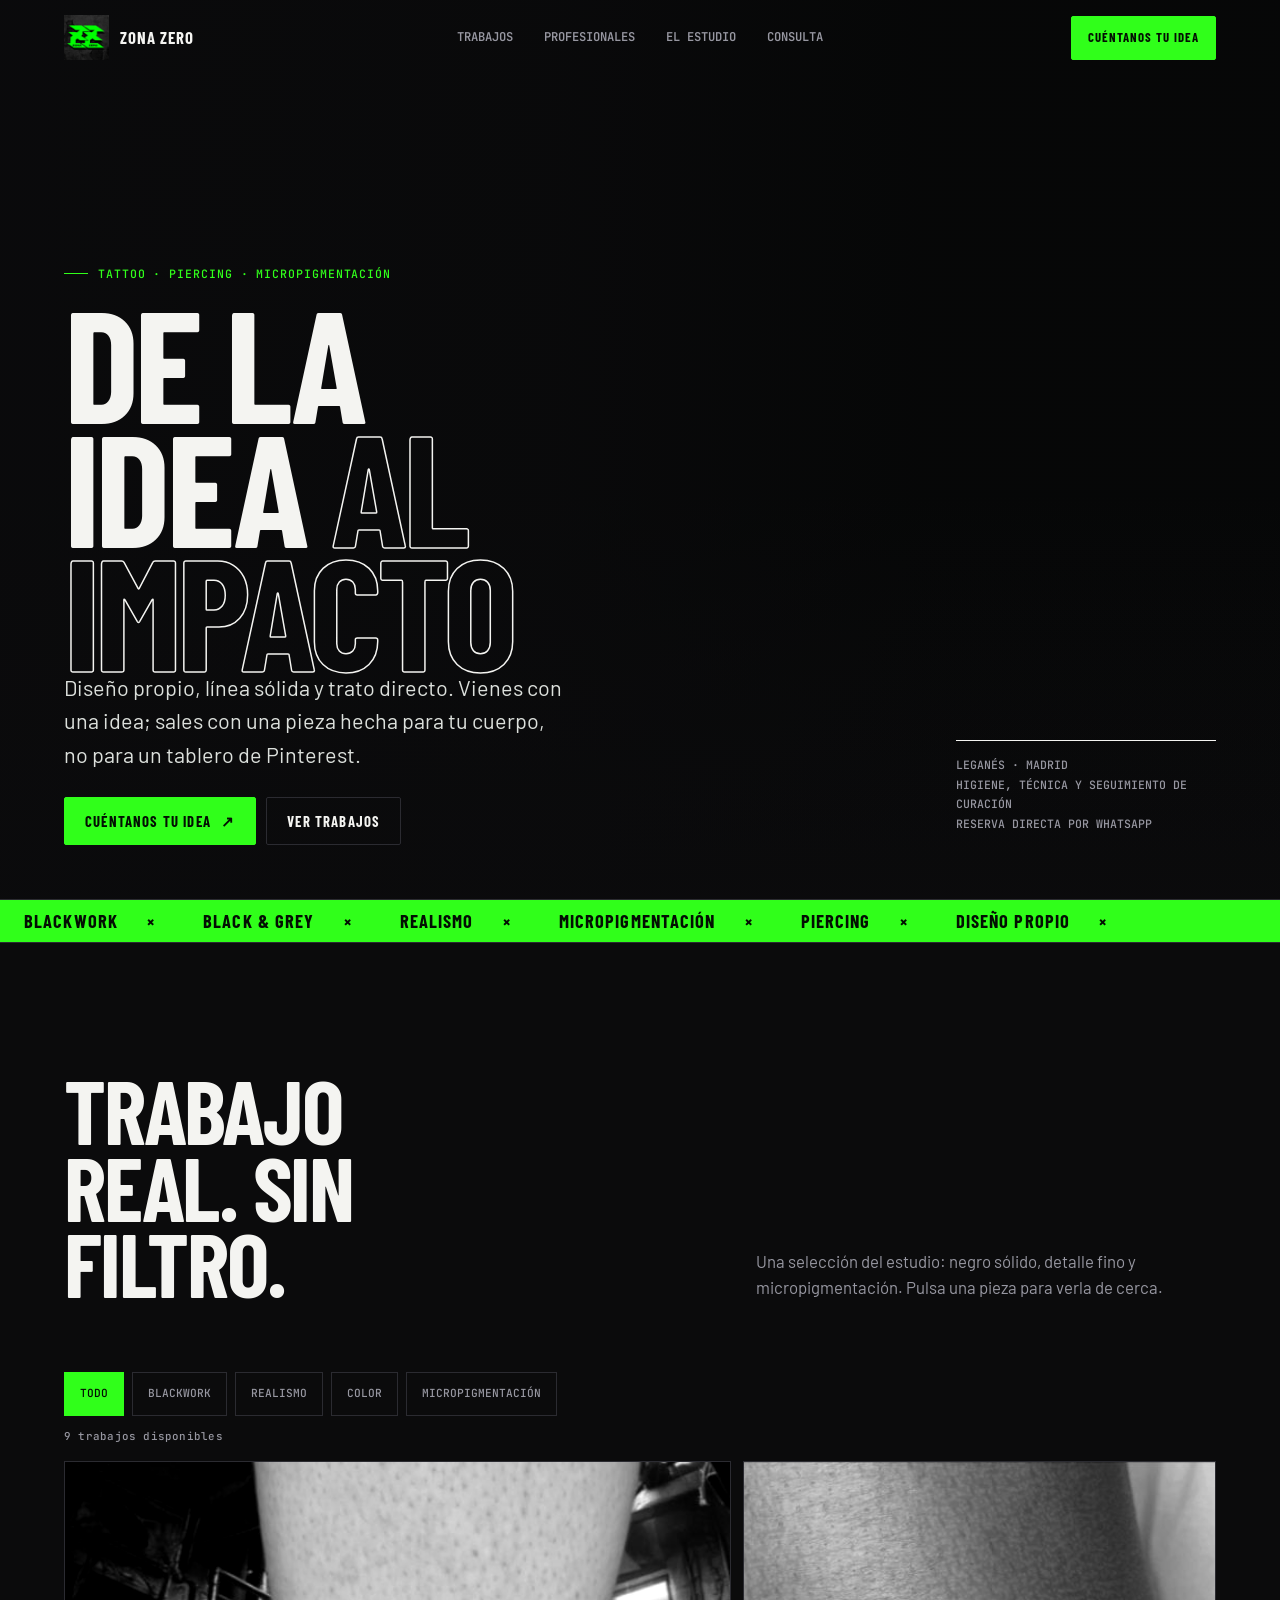
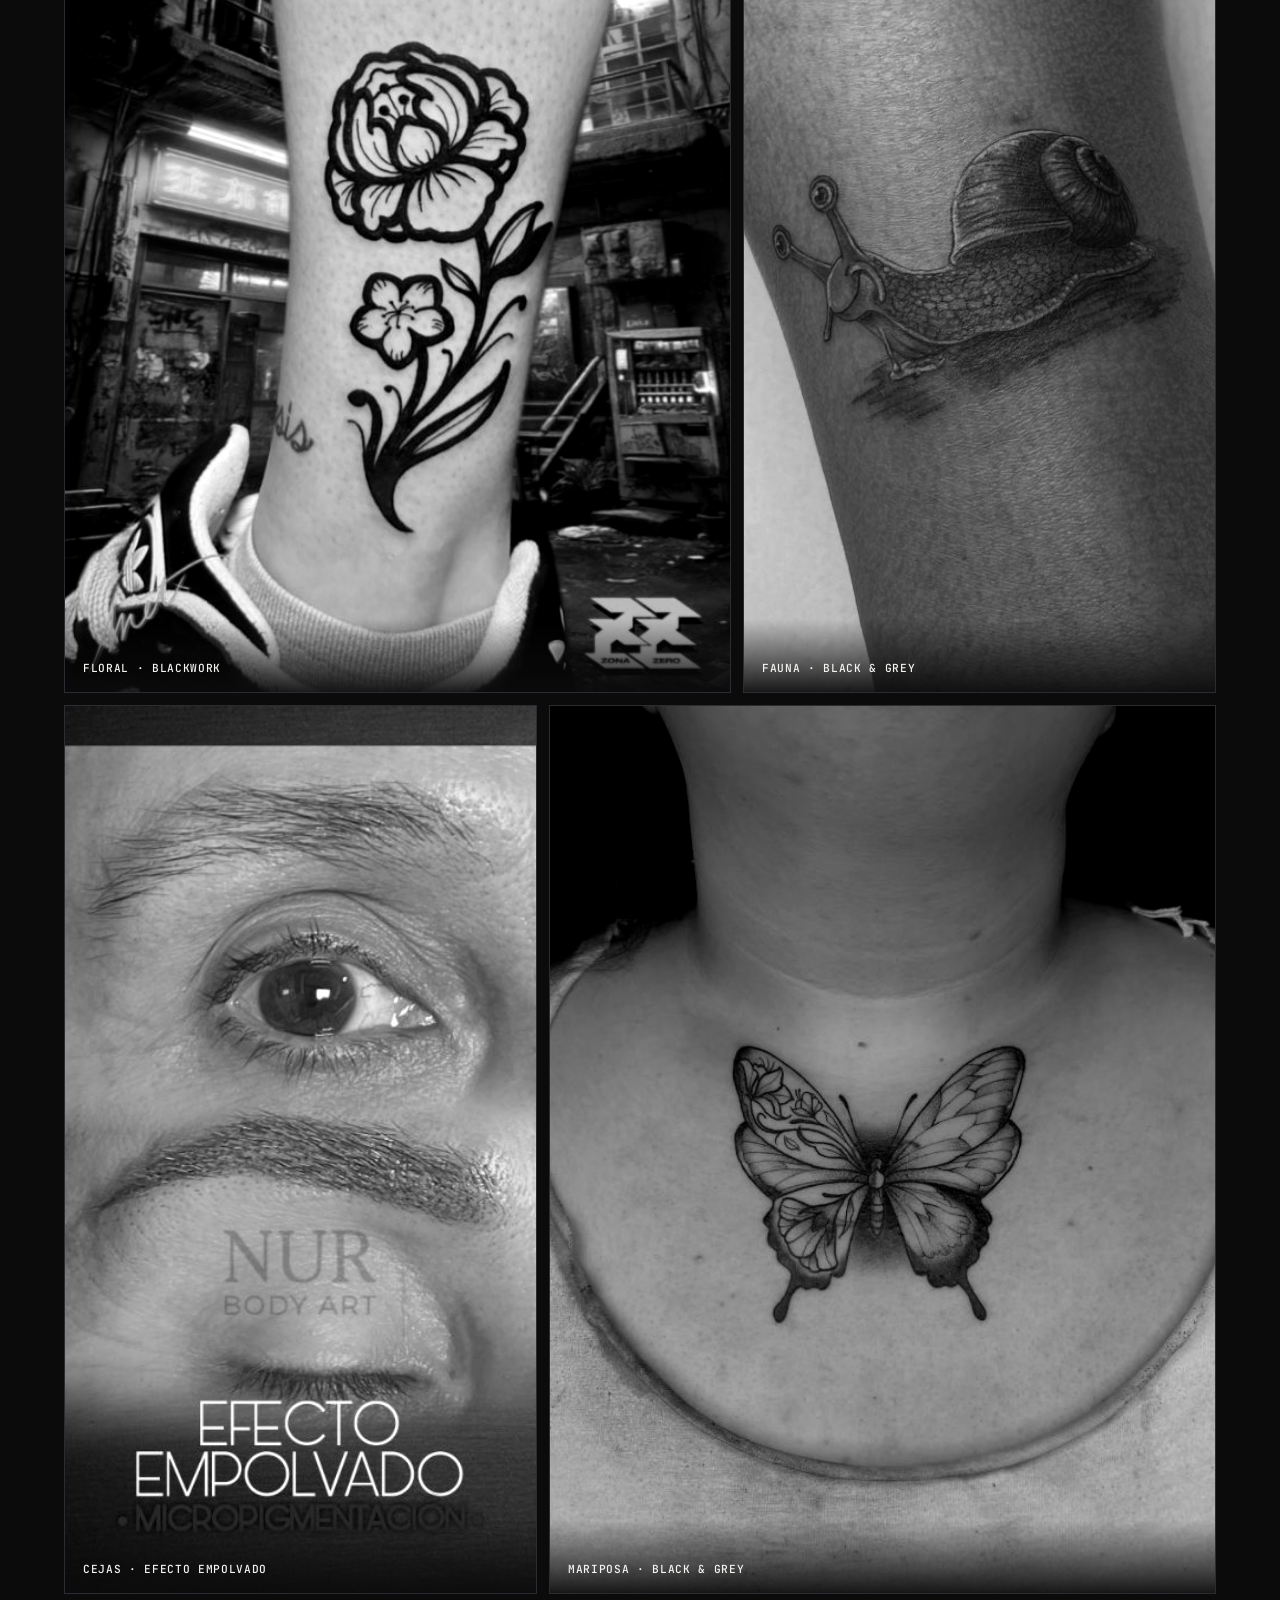
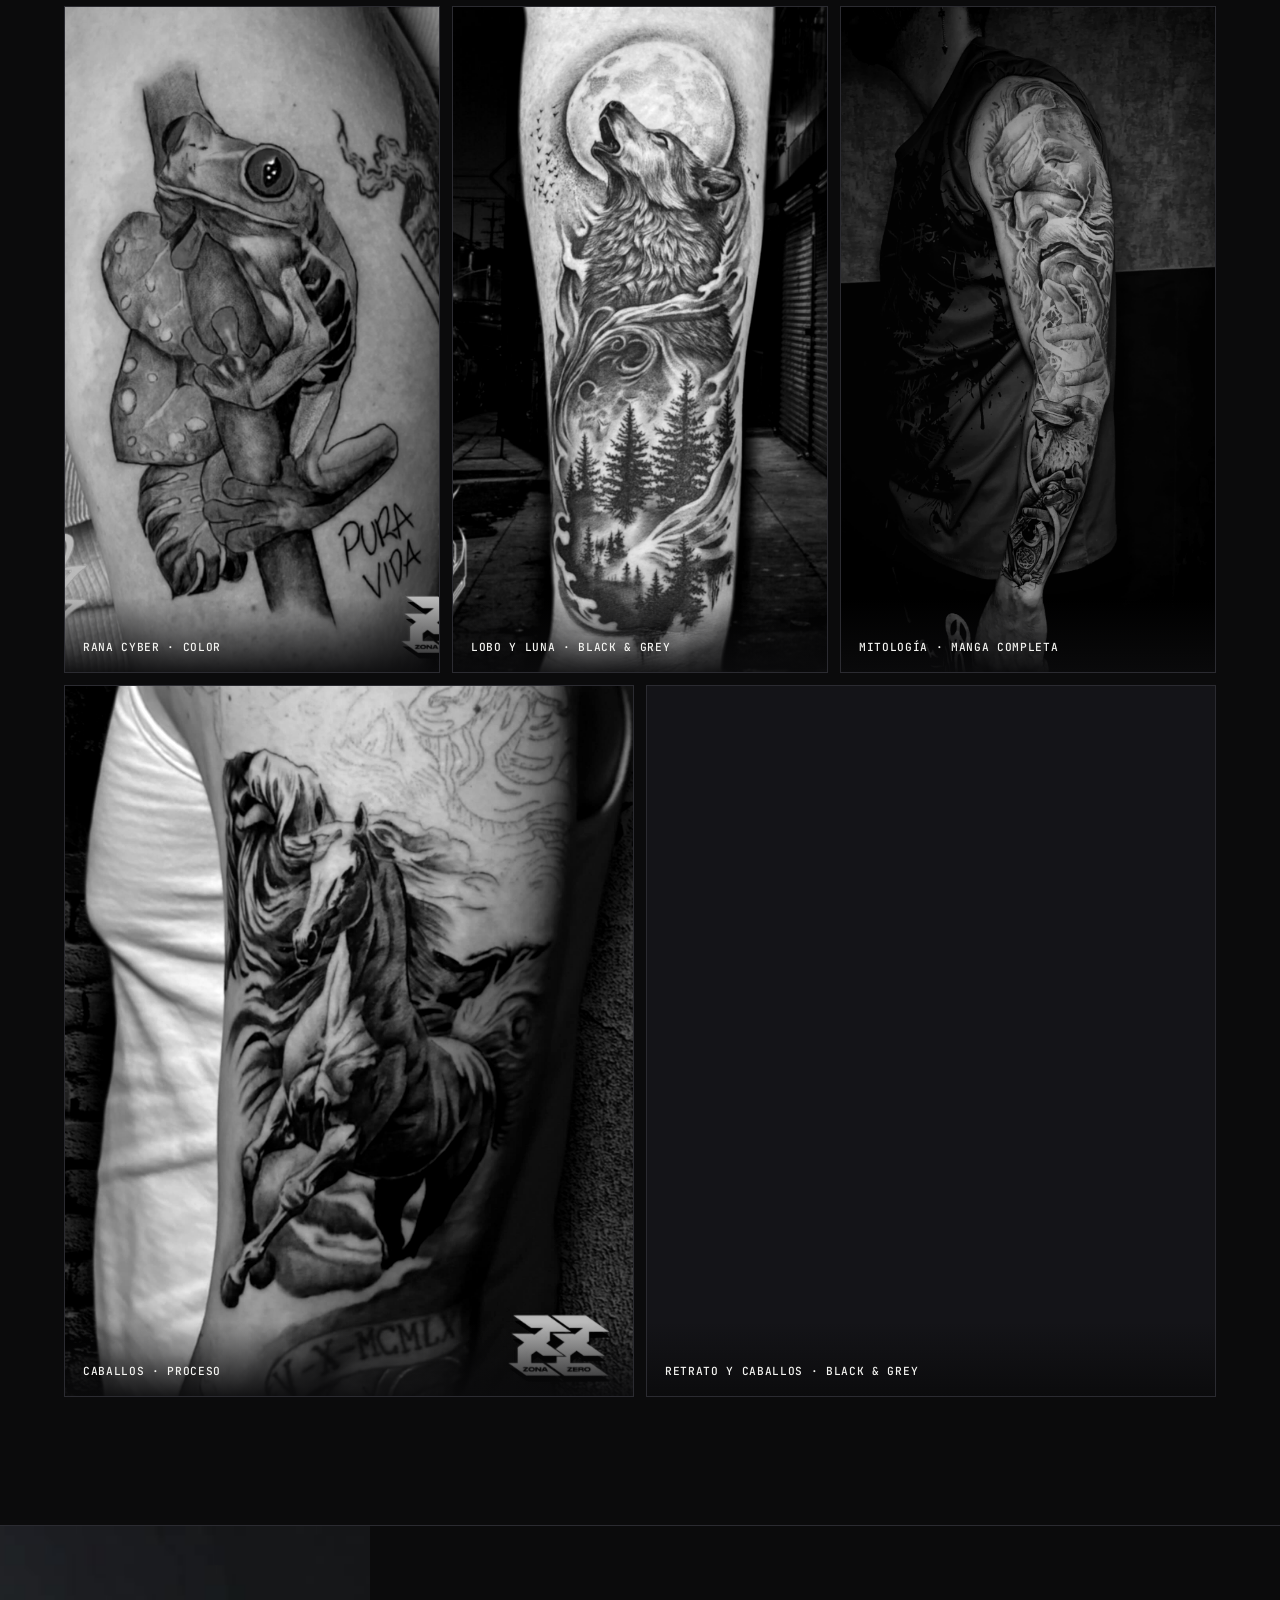
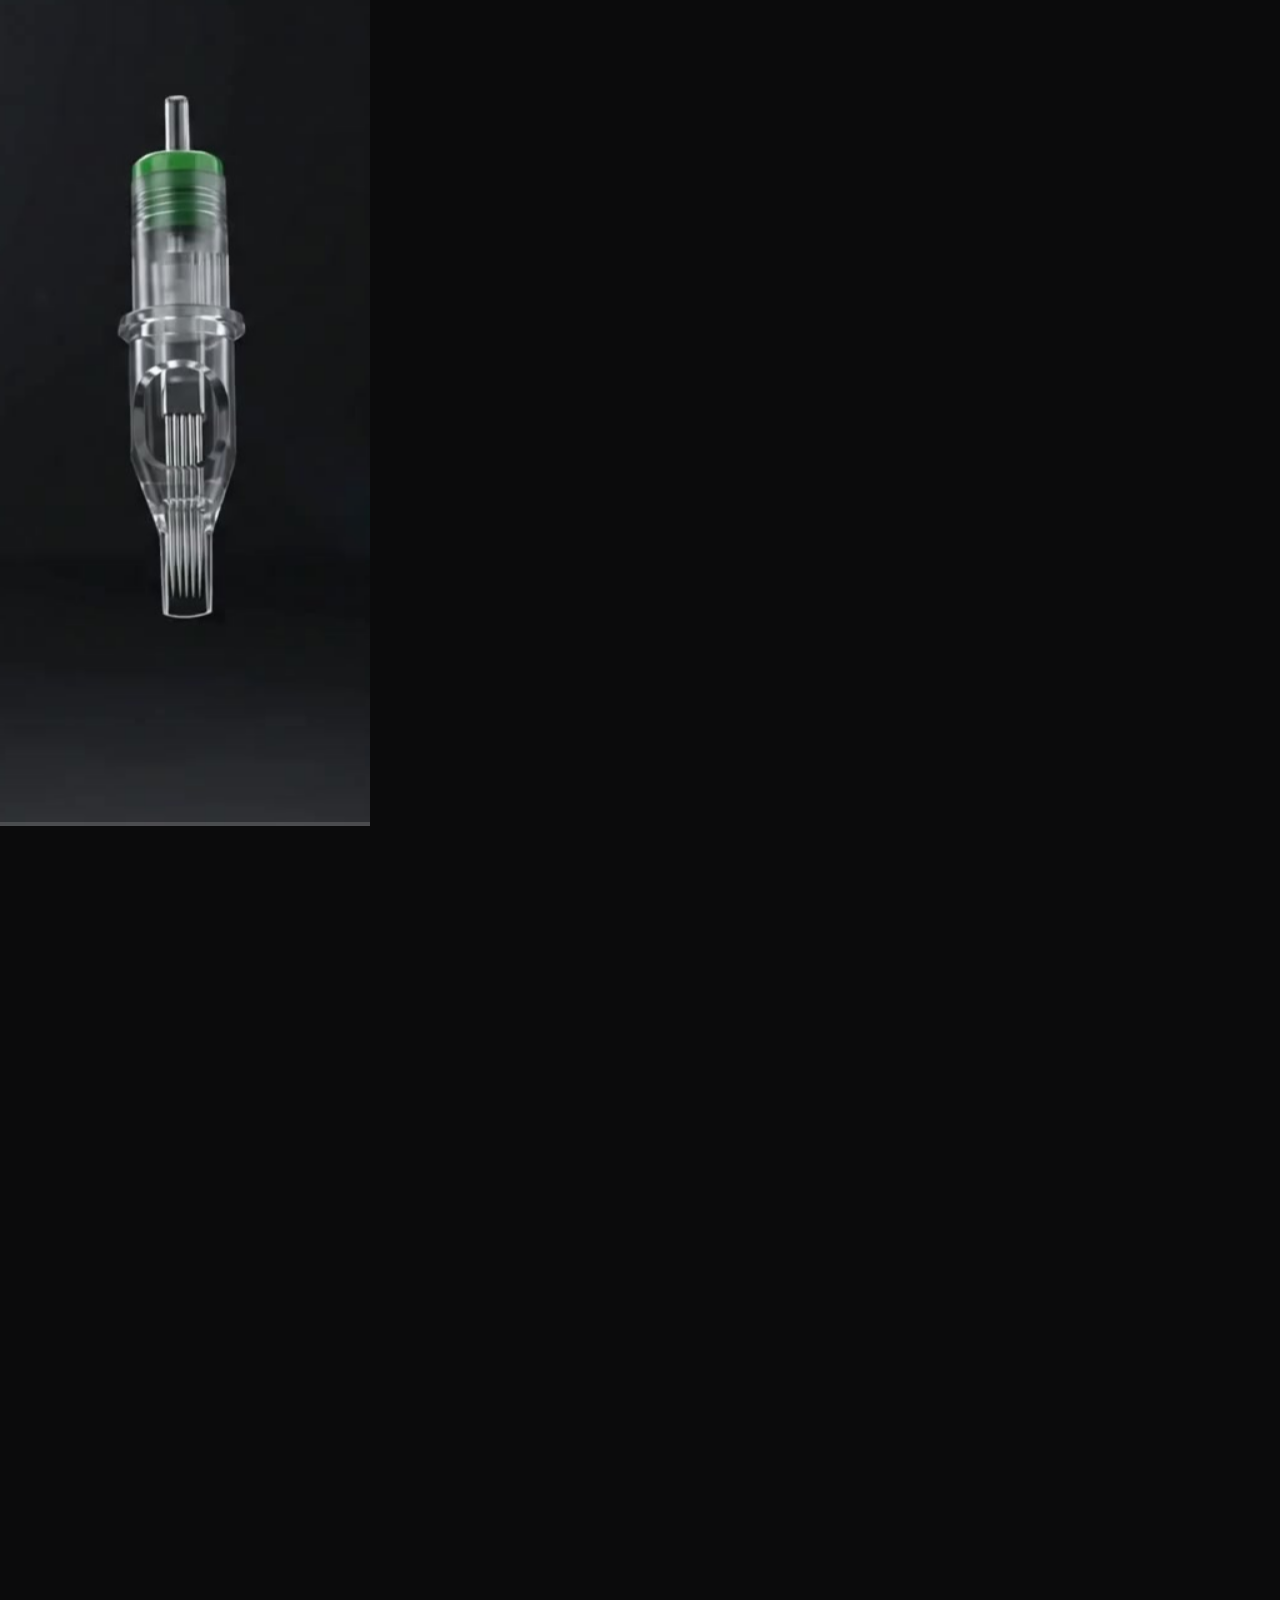
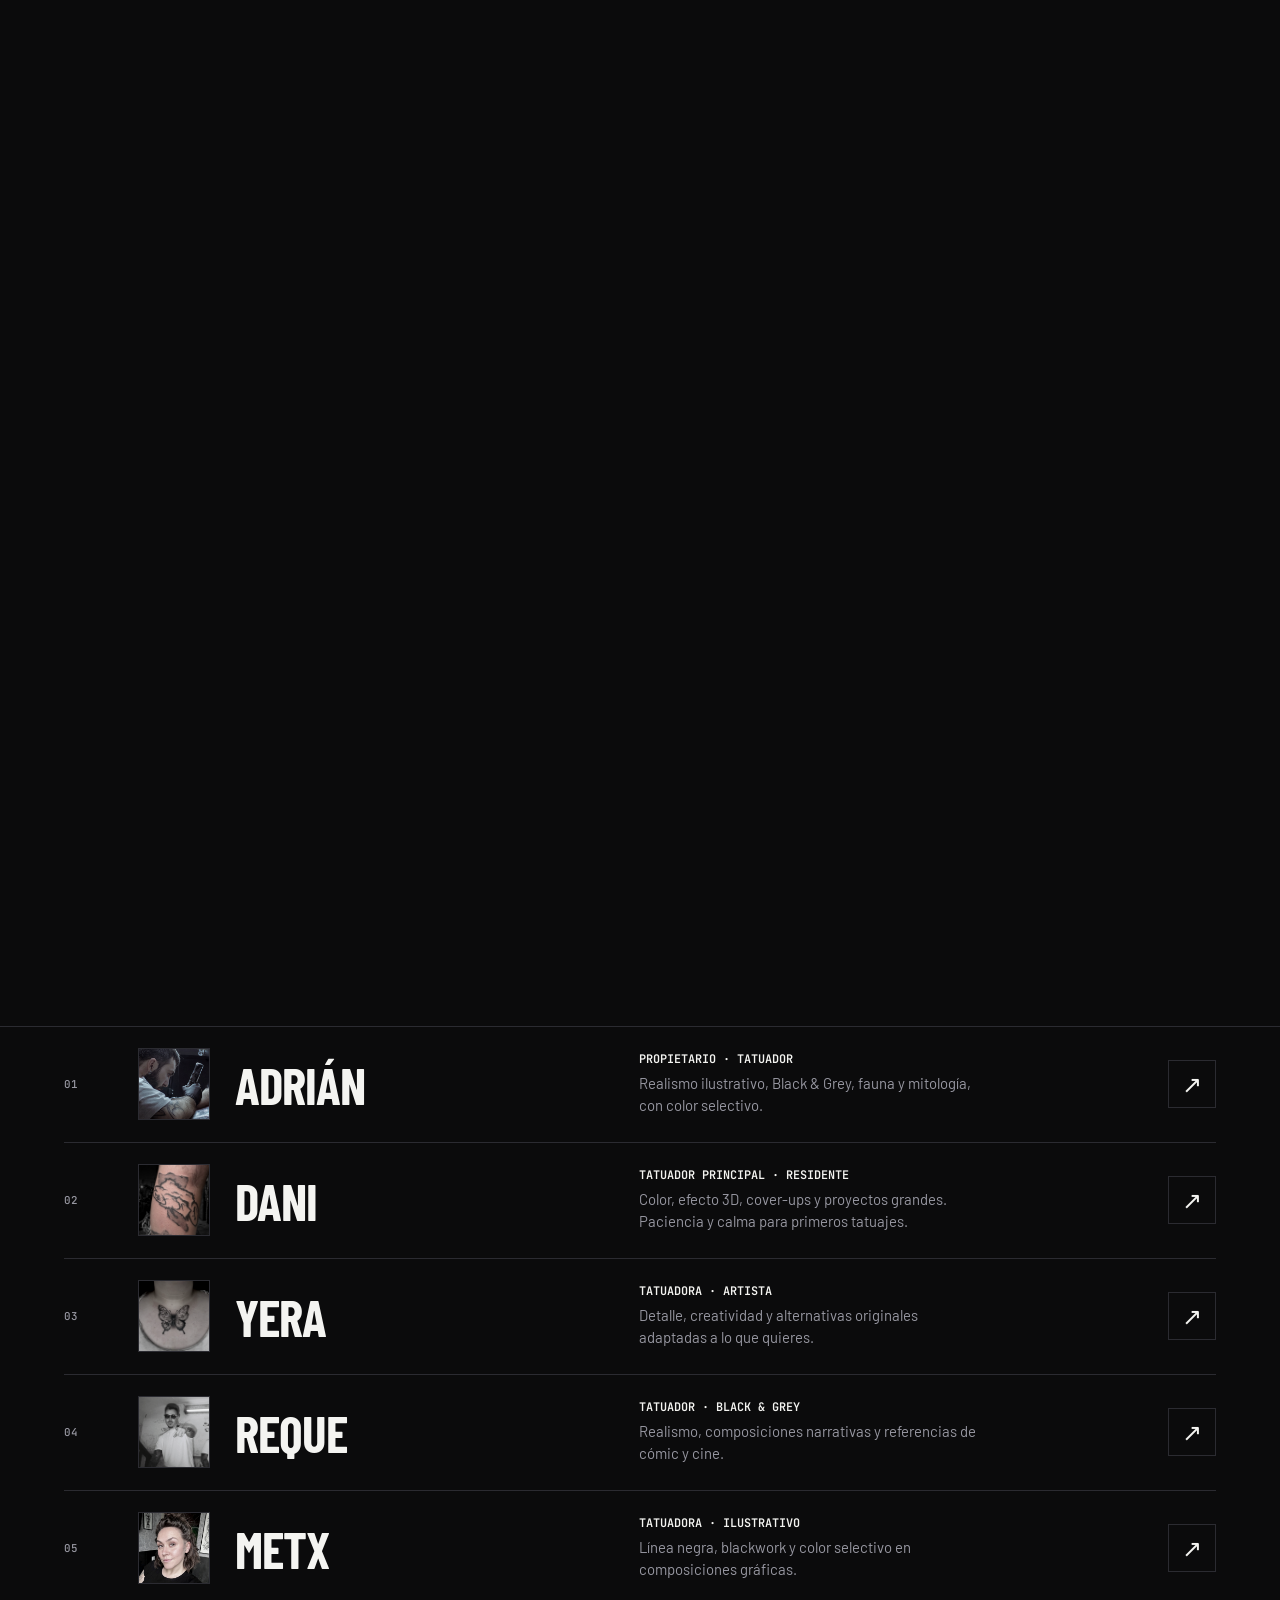
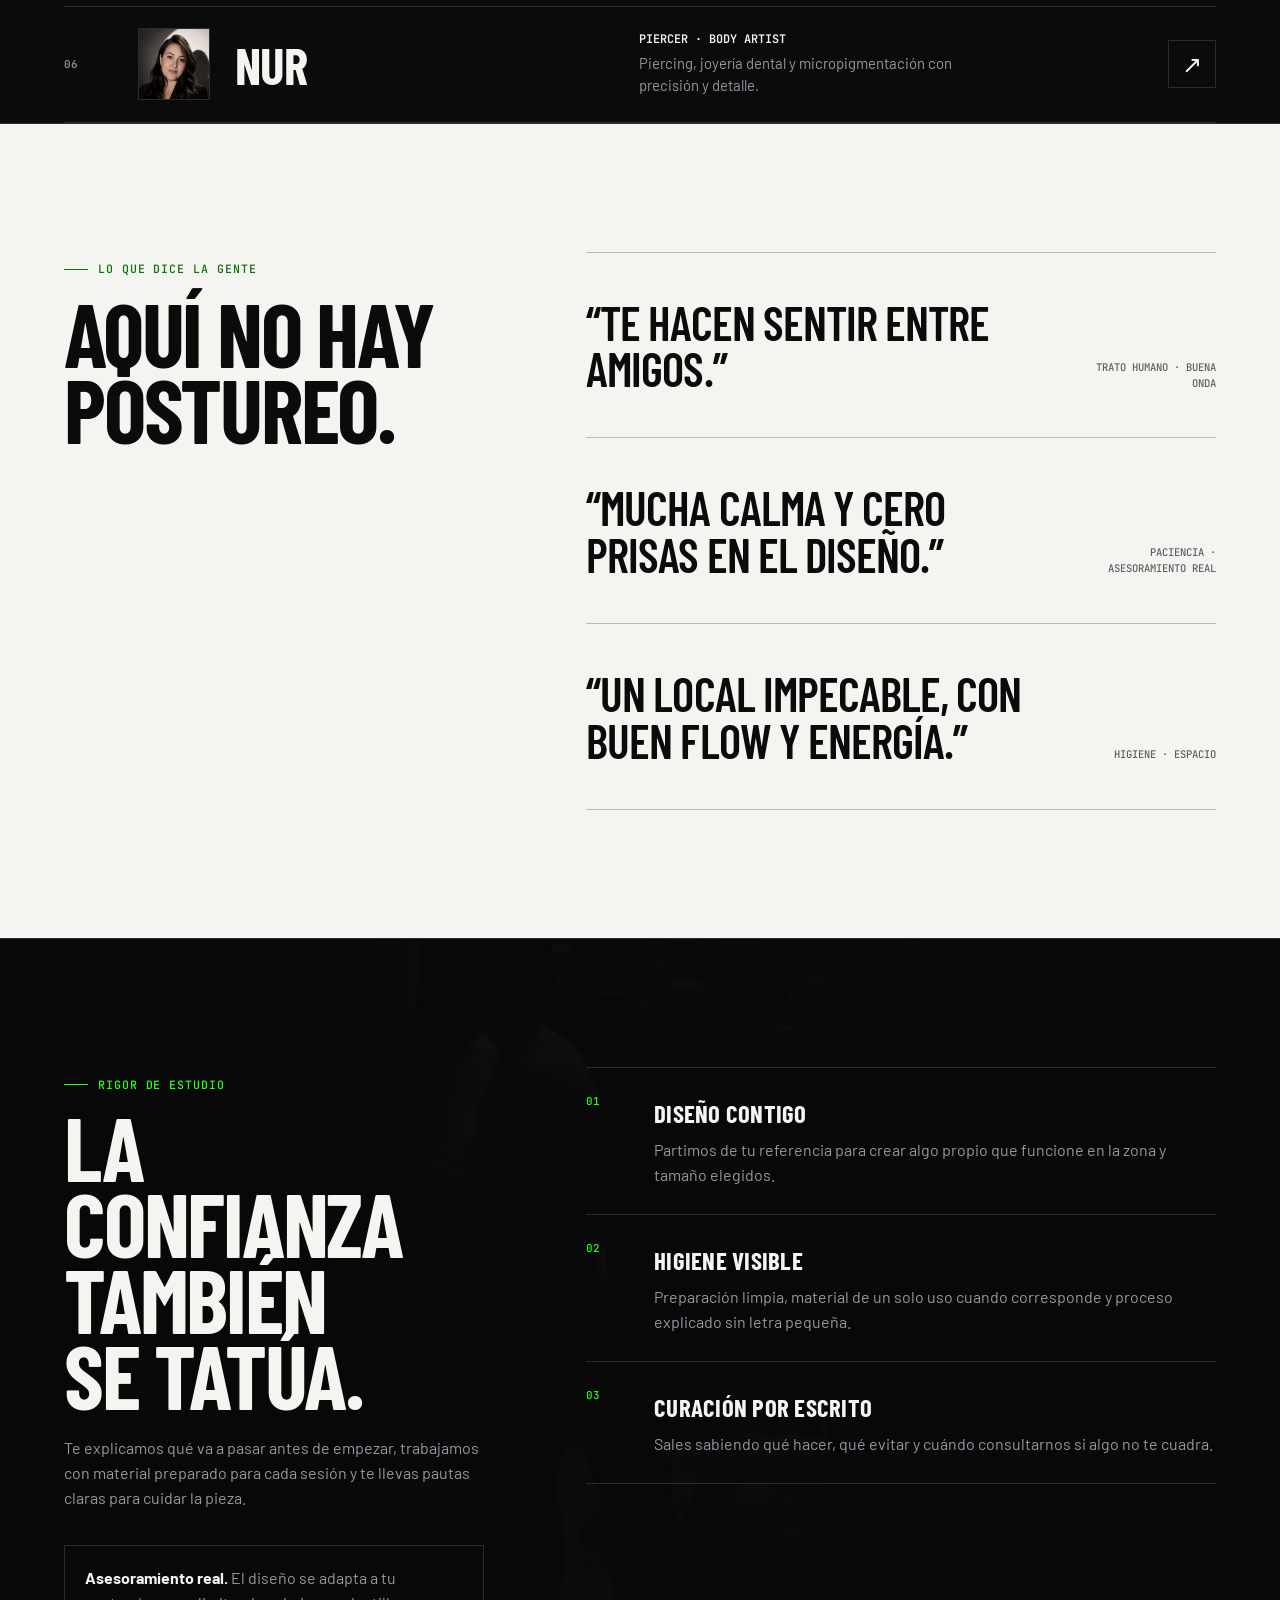
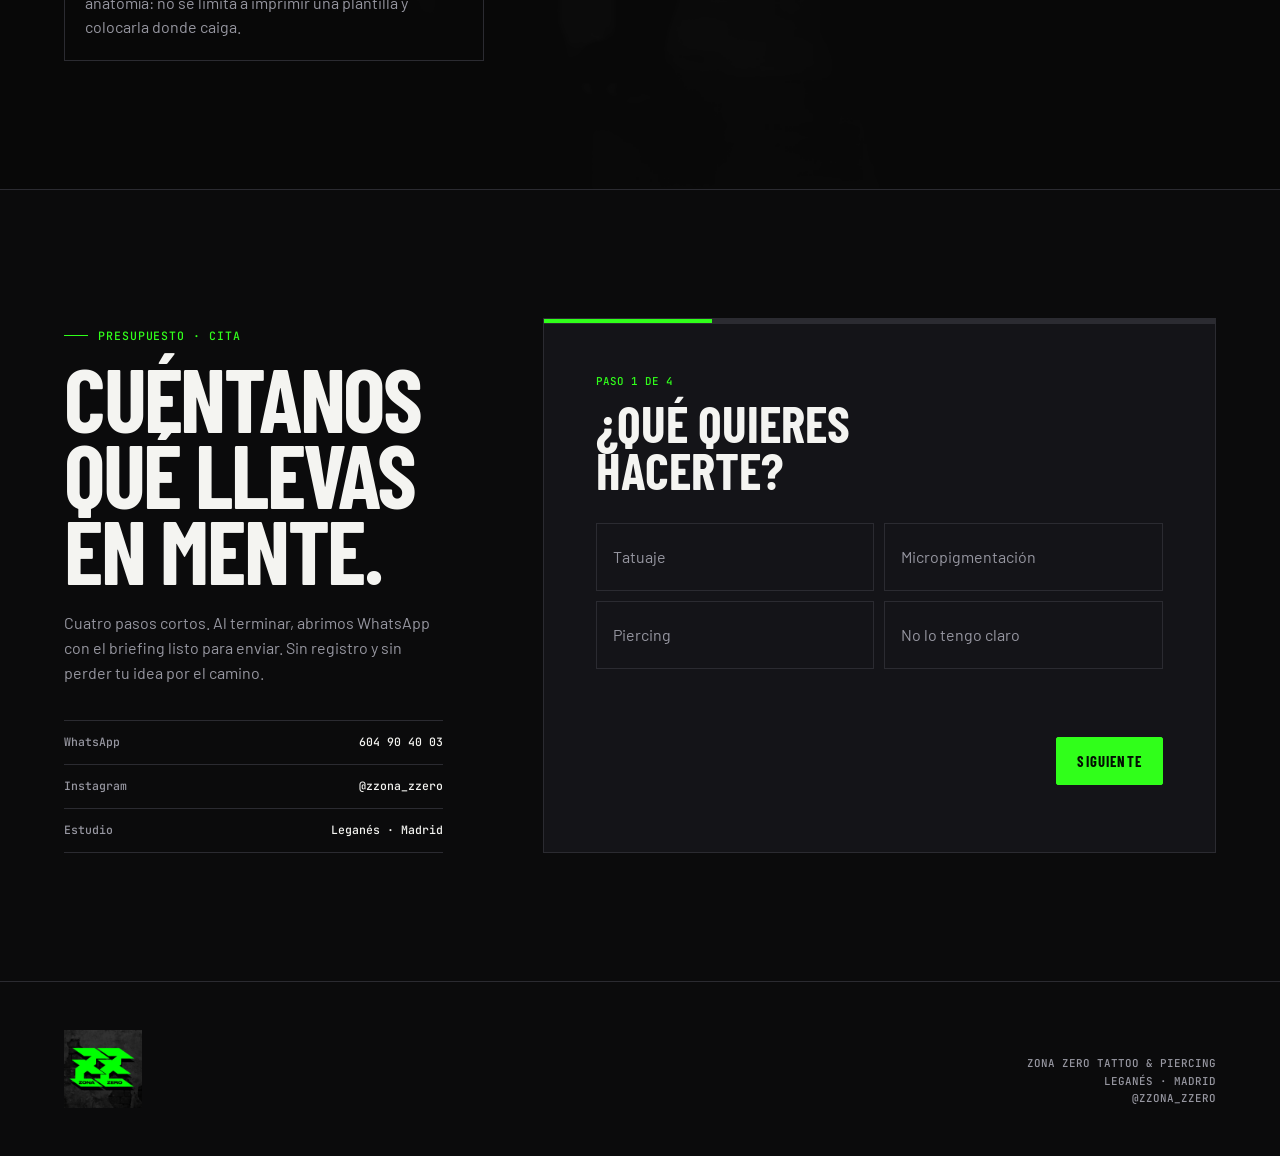
==== commit e40f7548: "Use confirmed Metx portrait" ====
--- a/index.html
+++ b/index.html
@@ -102,7 +102,7 @@
           <a class="artist-row" href="artista-dani.html" data-od-id="artista-dani"><span class="artist-index">02</span><span class="artist-thumb"><img src="mtlu1h13-zz_post-3.jpg" width="600" height="741" loading="lazy" decoding="async" alt=""></span><span class="artist-name">Dani</span><span class="artist-specialty"><strong>Tatuador principal · Residente</strong><small>Color, efecto 3D, cover-ups y proyectos grandes. Paciencia y calma para primeros tatuajes.</small></span><span class="artist-link" aria-hidden="true">↗</span></a>
           <a class="artist-row" href="artista-yera.html" data-od-id="artista-yera"><span class="artist-index">03</span><span class="artist-thumb"><img src="mtlu1h14-zz_post-2.jpg" width="600" height="800" loading="lazy" decoding="async" alt=""></span><span class="artist-name">Yera</span><span class="artist-specialty"><strong>Tatuadora · Artista</strong><small>Detalle, creatividad y alternativas originales adaptadas a lo que quieres.</small></span><span class="artist-link" aria-hidden="true">↗</span></a>
           <a class="artist-row" href="artista-reque.html" data-od-id="artista-reque"><span class="artist-index">04</span><span class="artist-thumb"><img src="mto16aii-reque.tattoo.jpg" width="655" height="655" loading="lazy" decoding="async" alt=""></span><span class="artist-name">Reque</span><span class="artist-specialty"><strong>Tatuador · Black &amp; Grey</strong><small>Realismo, composiciones narrativas y referencias de cómic y cine.</small></span><span class="artist-link" aria-hidden="true">↗</span></a>
-          <a class="artist-row" href="artista-metx.html" data-od-id="artista-metx"><span class="artist-index">05</span><span class="artist-thumb"><img src="mto1glu2-SaveClip.App_486958963_18509873992021141_4207262605988160805_n.jpg" width="1440" height="1440" loading="lazy" decoding="async" alt=""></span><span class="artist-name">Metx</span><span class="artist-specialty"><strong>Artista · Ilustrativo</strong><small>Línea negra, blackwork y color selectivo en composiciones gráficas.</small></span><span class="artist-link" aria-hidden="true">↗</span></a>
+          <a class="artist-row" href="artista-metx.html" data-od-id="artista-metx"><span class="artist-index">05</span><span class="artist-thumb"><img src="mtpk42zf-metxArtisjpg.jpg" width="1080" height="1080" loading="lazy" decoding="async" alt=""></span><span class="artist-name">Metx</span><span class="artist-specialty"><strong>Tatuadora · Ilustrativo</strong><small>Línea negra, blackwork y color selectivo en composiciones gráficas.</small></span><span class="artist-link" aria-hidden="true">↗</span></a>
           <a class="artist-row" href="artista-nur.html" data-od-id="artista-nur"><span class="artist-index">06</span><span class="artist-thumb"><img src="mto08y93-nurbodiartArtisPiercingjpg.jpg" width="973" height="973" loading="lazy" decoding="async" alt=""></span><span class="artist-name">Nur</span><span class="artist-specialty"><strong>Piercer · Body artist</strong><small>Piercing, joyería dental y micropigmentación con precisión y detalle.</small></span><span class="artist-link" aria-hidden="true">↗</span></a>
         </div>
       </div>
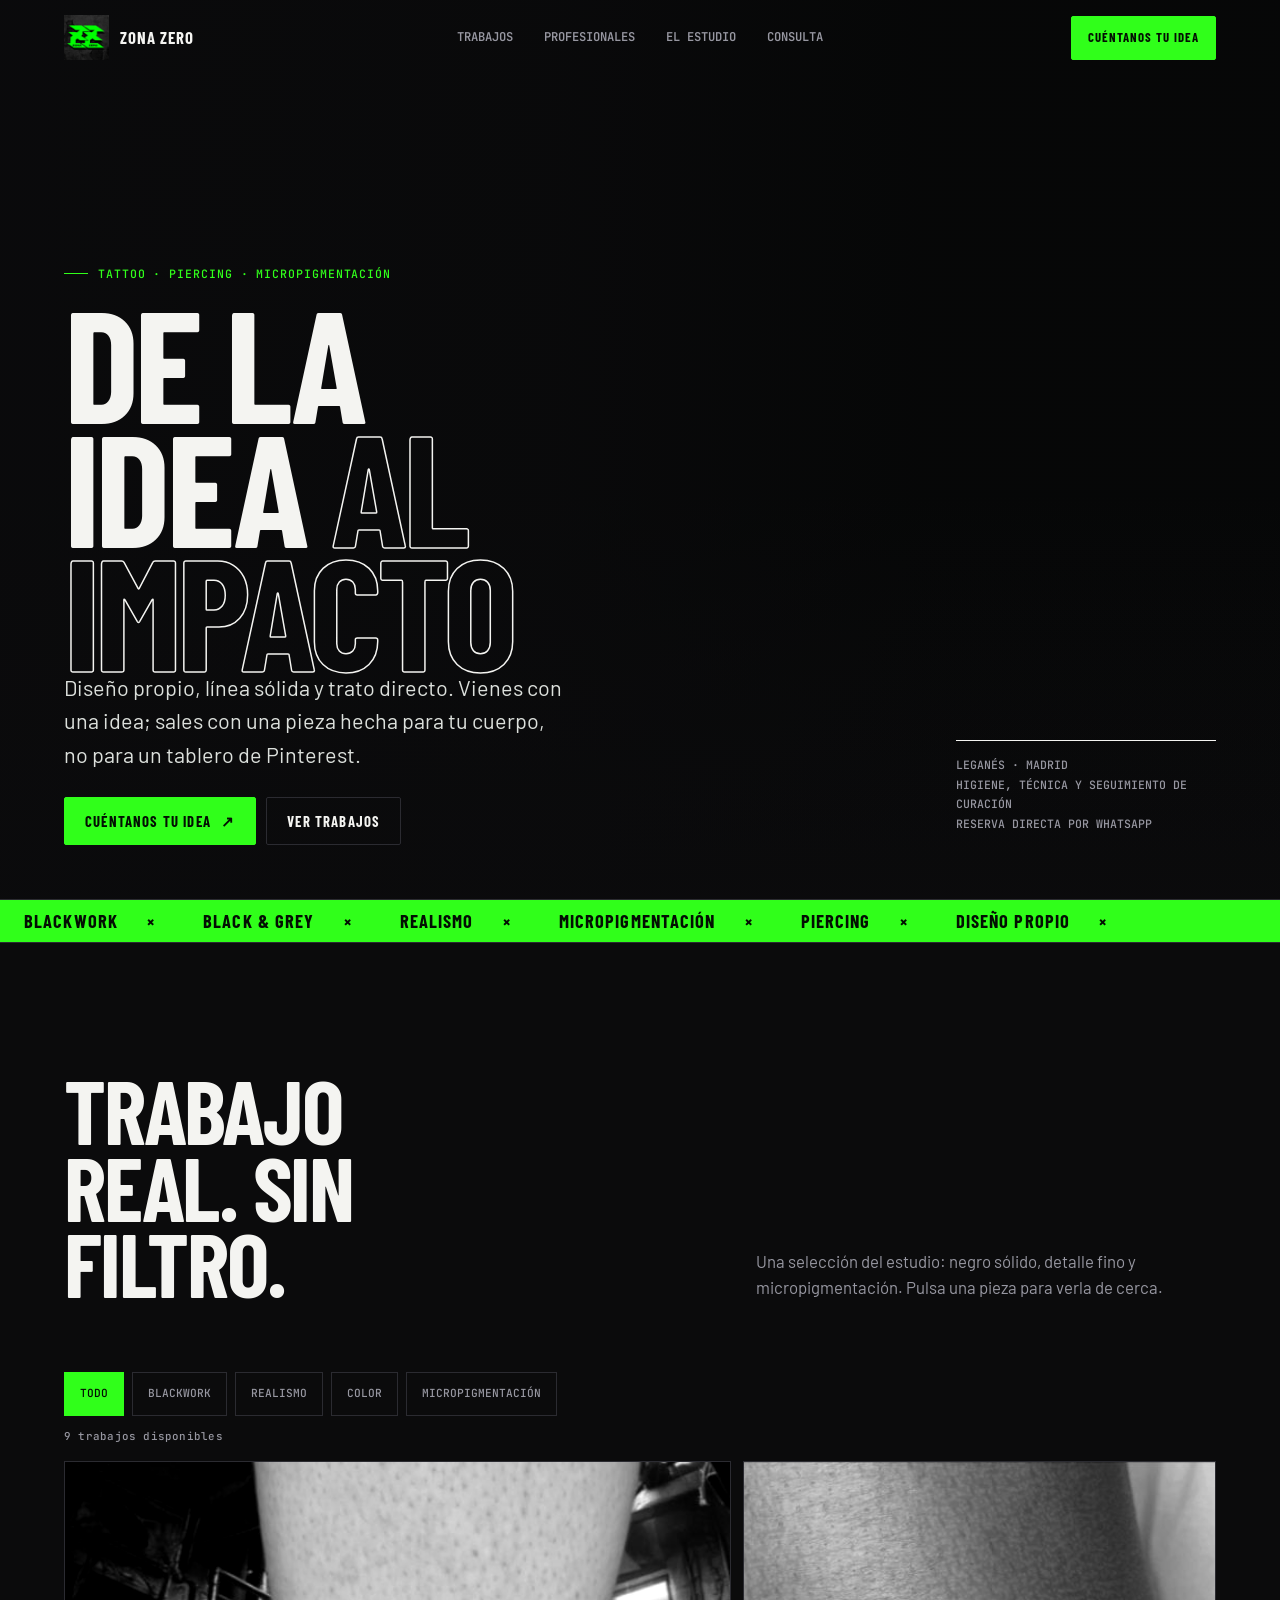
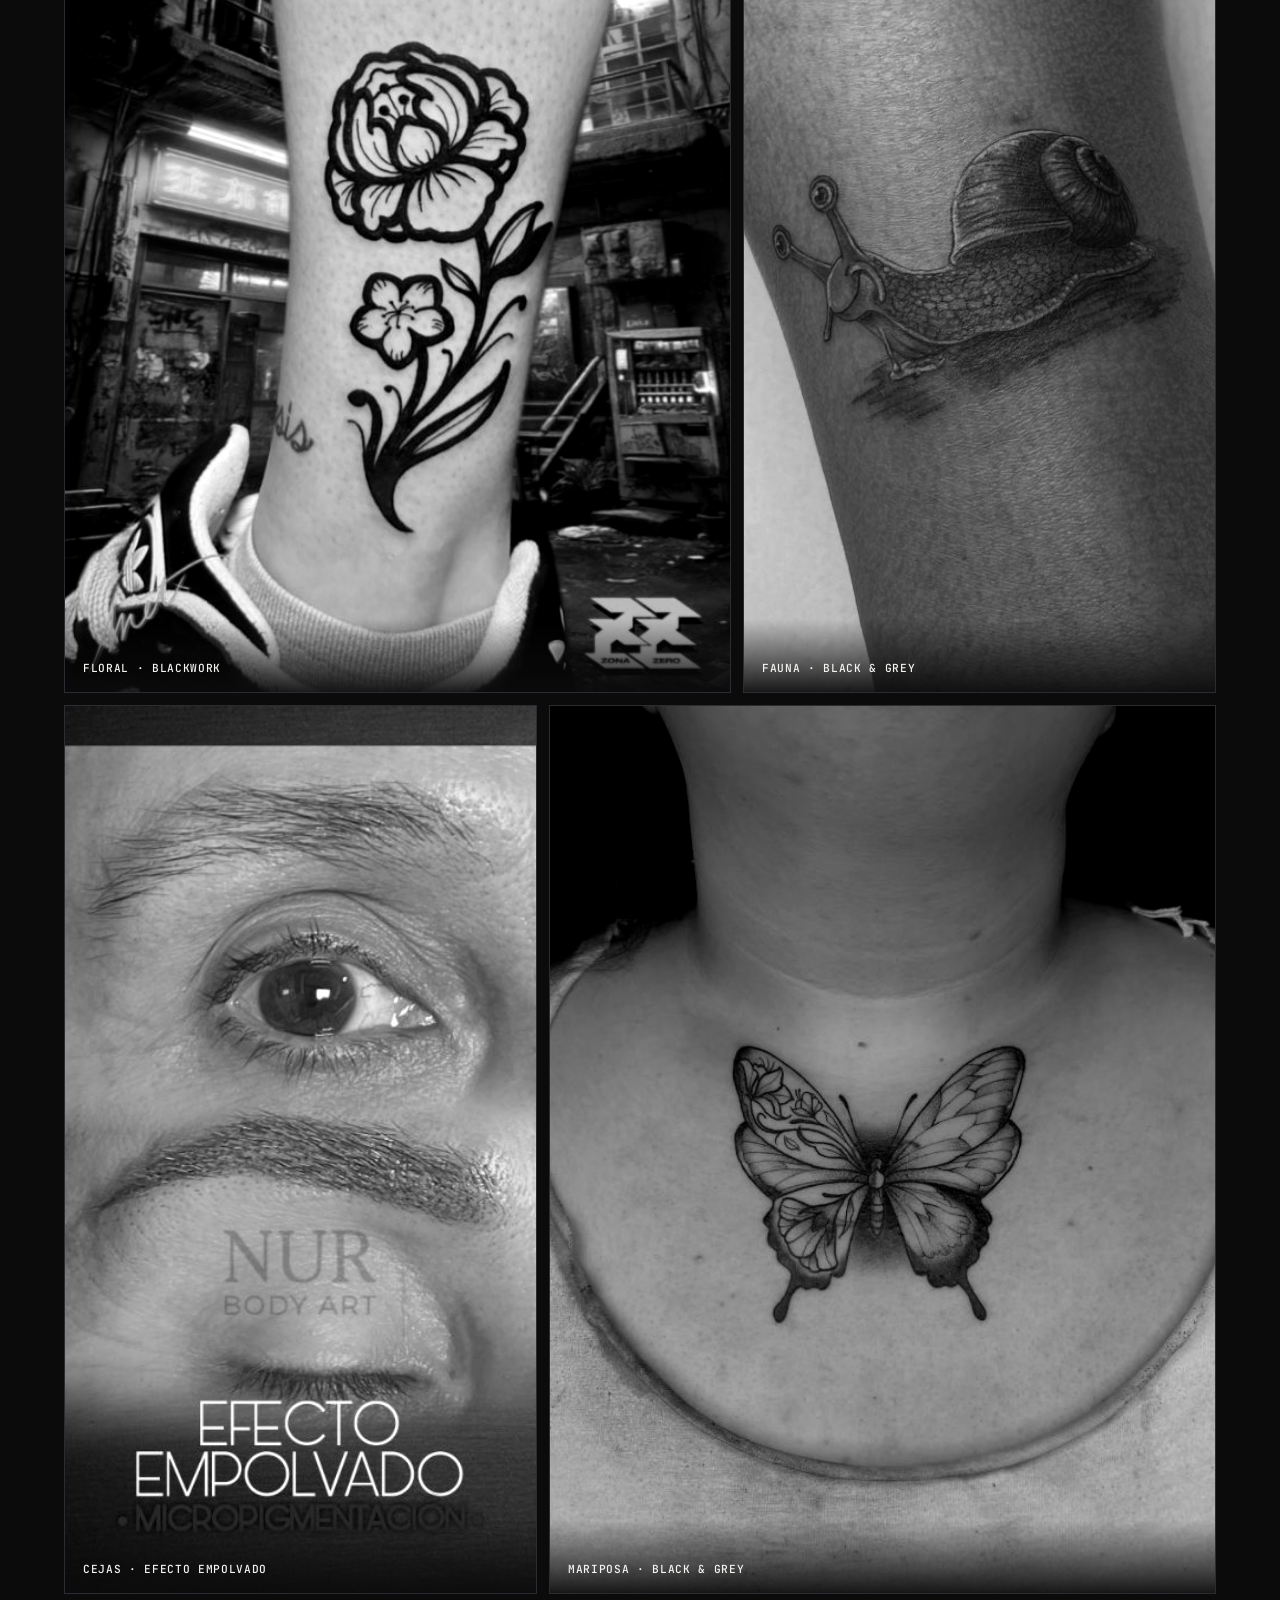
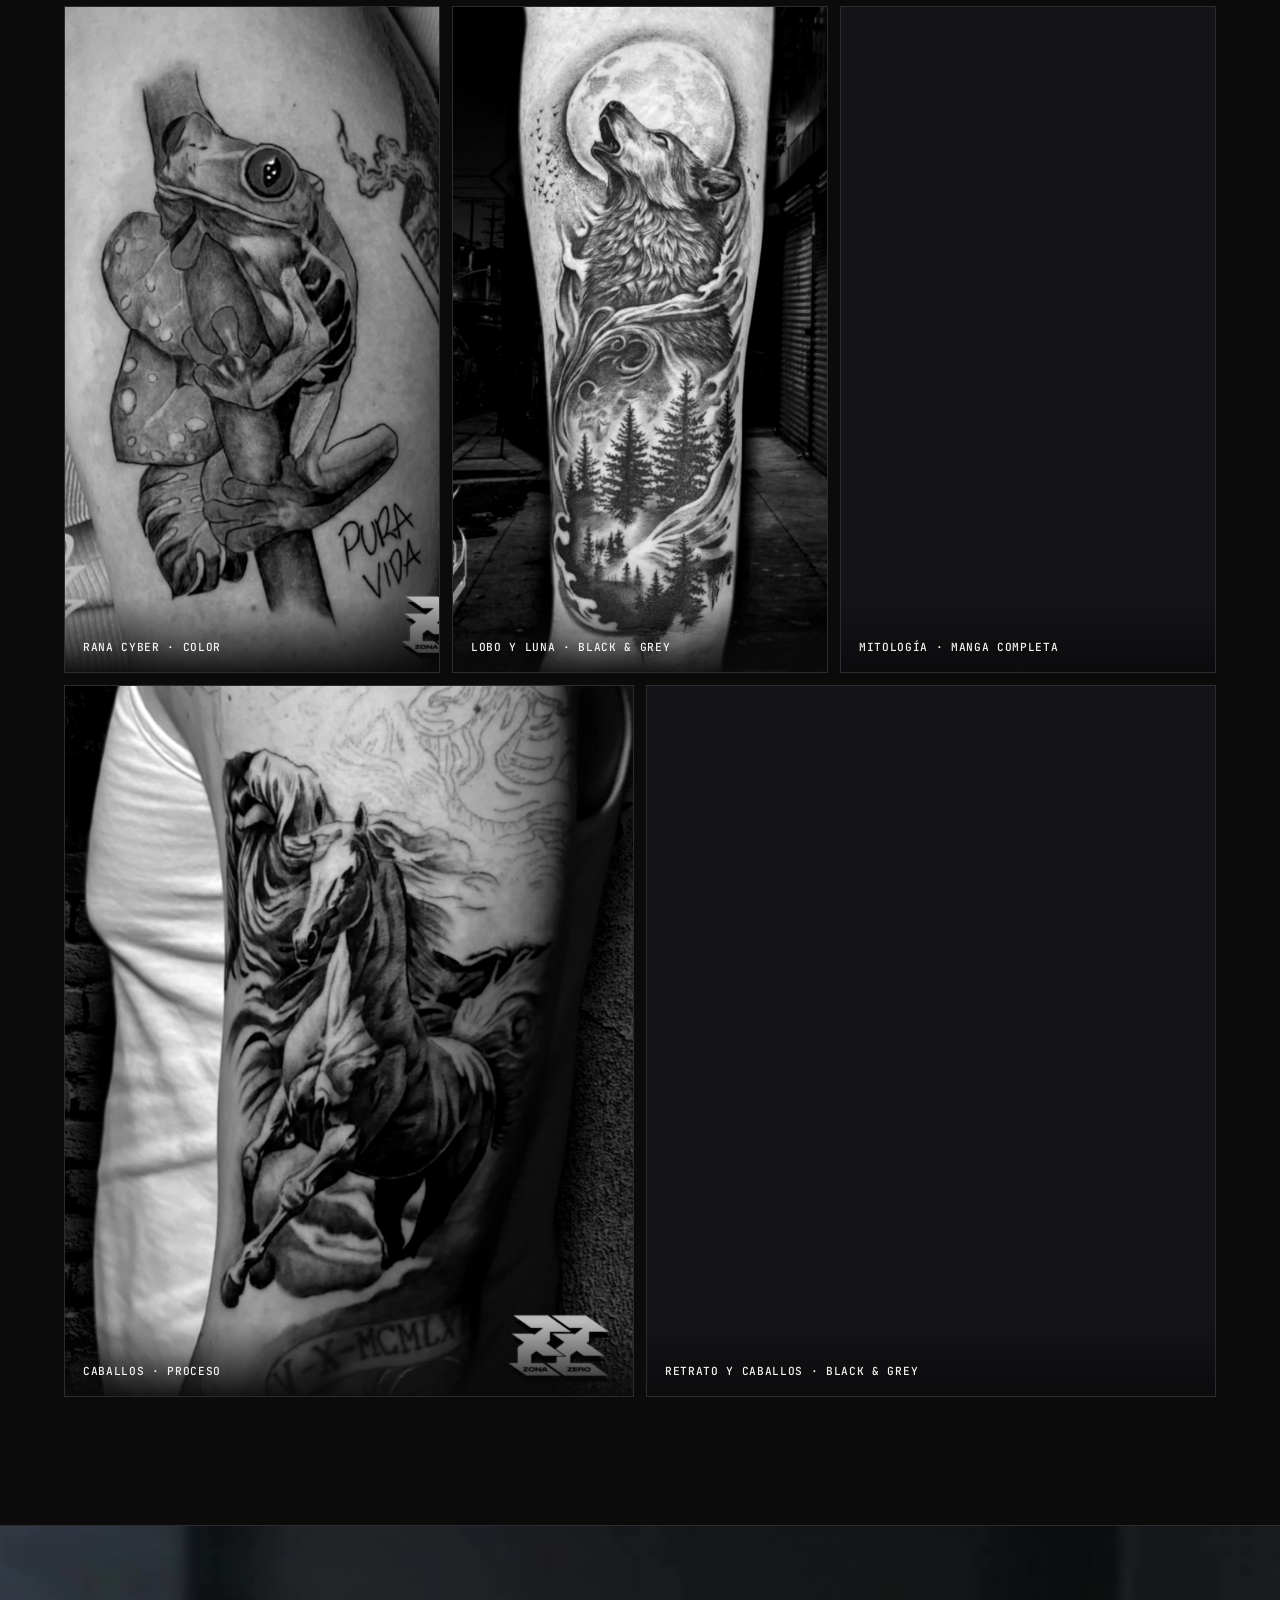
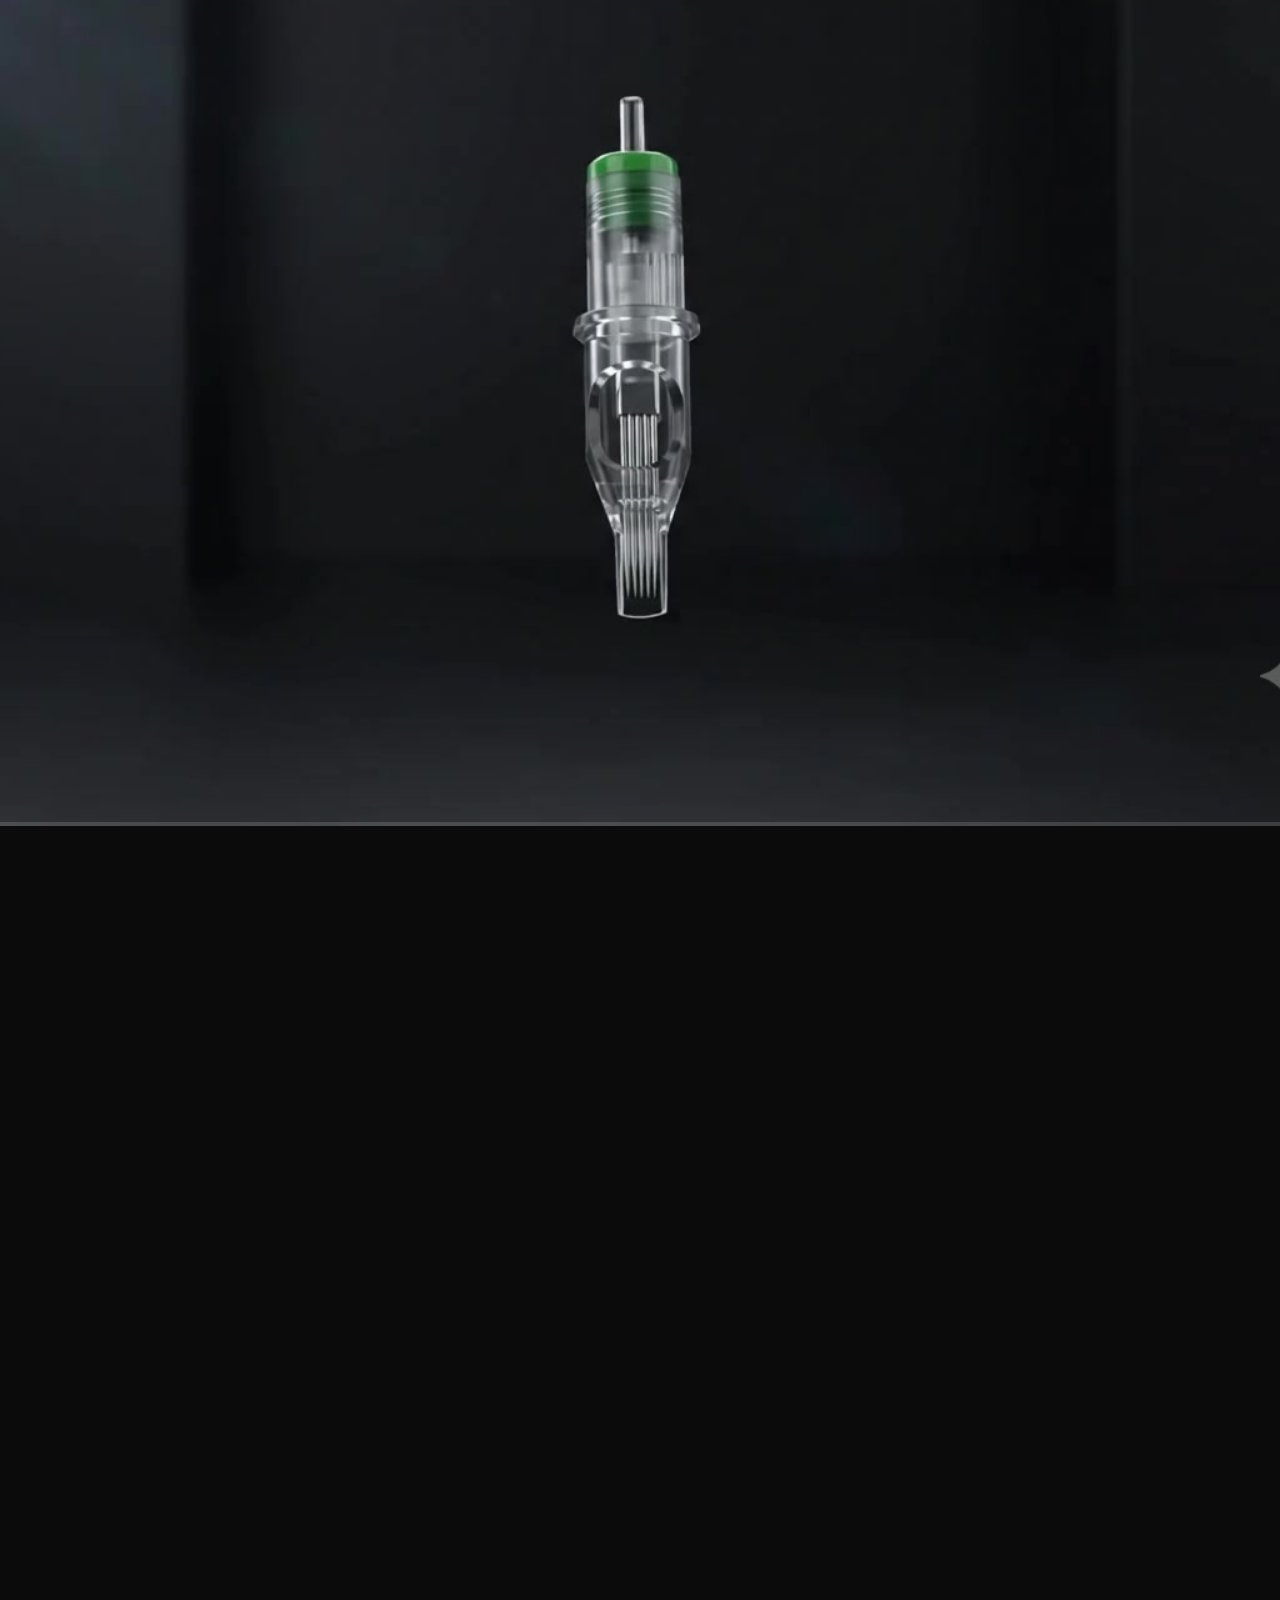
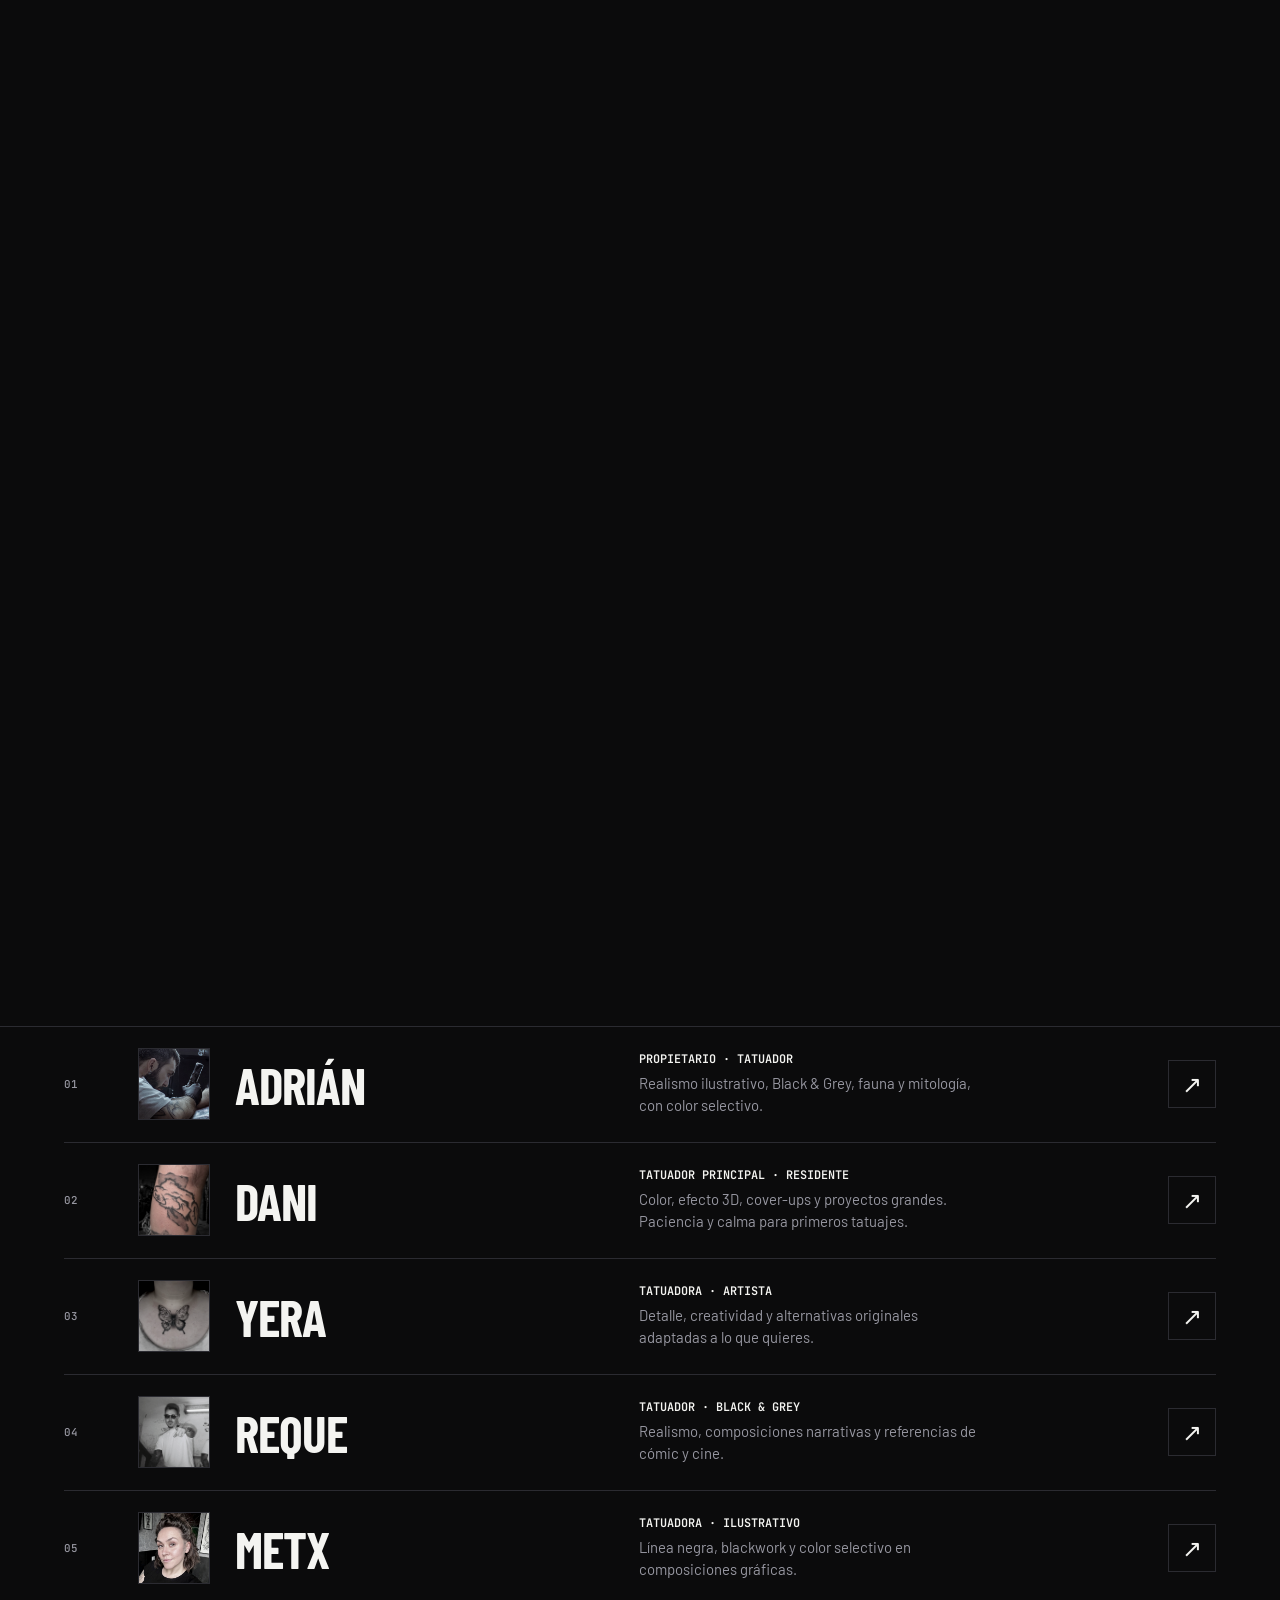
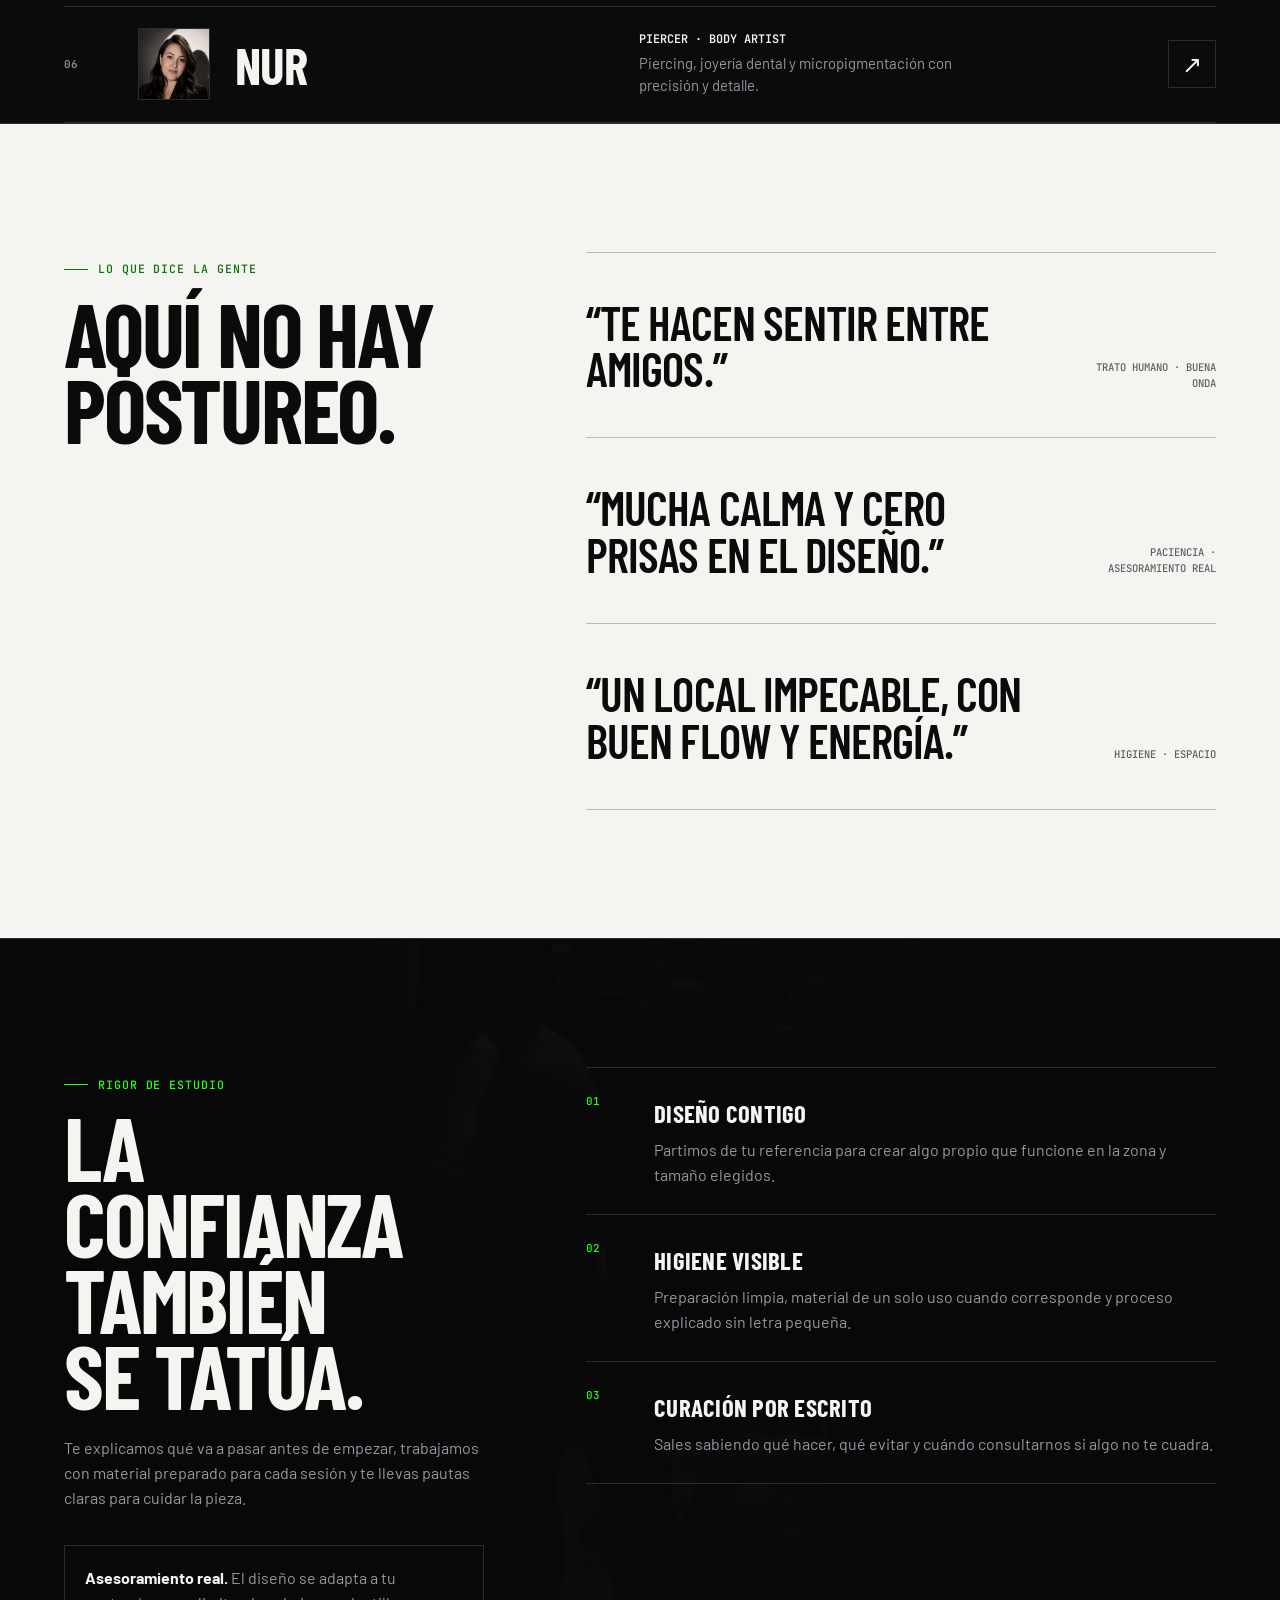
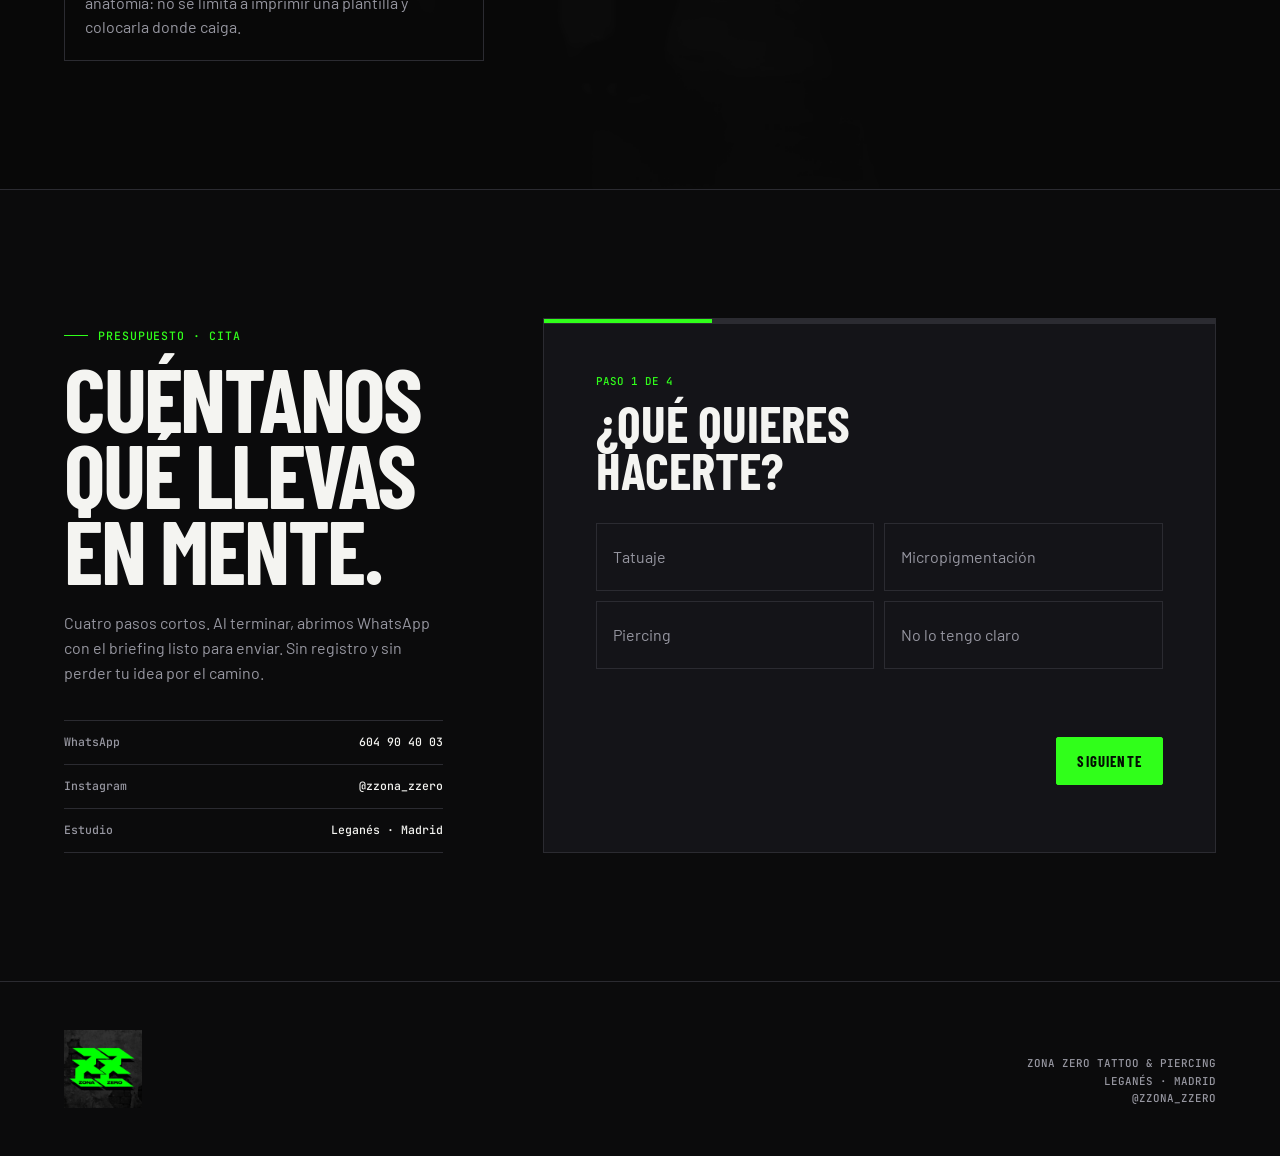
==== commit c4d76644: "Expand artist sequence on desktop" ====
--- a/index.html
+++ b/index.html
@@ -90,7 +90,7 @@
       <div class="shell">
         <div class="artist-scroll-story" data-od-id="secuencia-scroll-artistas">
           <div class="artist-sequence-stage" data-frame-count="240" data-od-id="video-scroll-artistas">
-            <div class="artist-sequence-sticky" style="width: 370.2px;">
+            <div class="artist-sequence-sticky">
               <img class="artist-sequence-fallback" src="artist-sequence/frame-0240.jpg" width="1280" height="720" alt="Máquina de tatuaje negra con detalles verdes y dorados completamente ensamblada" decoding="async">
               <canvas class="artist-sequence-canvas" width="1280" height="720" aria-hidden="true"></canvas>
               <div class="artist-sequence-progress" aria-hidden="true"><span></span></div>
--- a/zona-zero.css
+++ b/zona-zero.css
@@ -116,7 +116,7 @@
 .artist-scroll-story { display: block; margin: 0; }
 .artist-sequence-stage { min-width: 0; position: relative; }
 .artist-scroll-story.is-enhanced .artist-sequence-stage { min-height: 300svh; }
-.artist-sequence-sticky { position: relative; width: 100%; height: 100svh; overflow: hidden; background: #090a0b; isolation: isolate; }
+.artist-sequence-sticky { position: relative; width: 100%; max-width: none; height: 100svh; overflow: hidden; background: #090a0b; isolation: isolate; }
 .artist-scroll-story.is-enhanced .artist-sequence-sticky { position: sticky; top: 0; }
 .artist-sequence-fallback, .artist-sequence-canvas { position: absolute; inset: 0; width: 100%; height: 100%; object-fit: cover; }
 .artist-sequence-fallback { z-index: 0; filter: saturate(.88) contrast(1.06); }
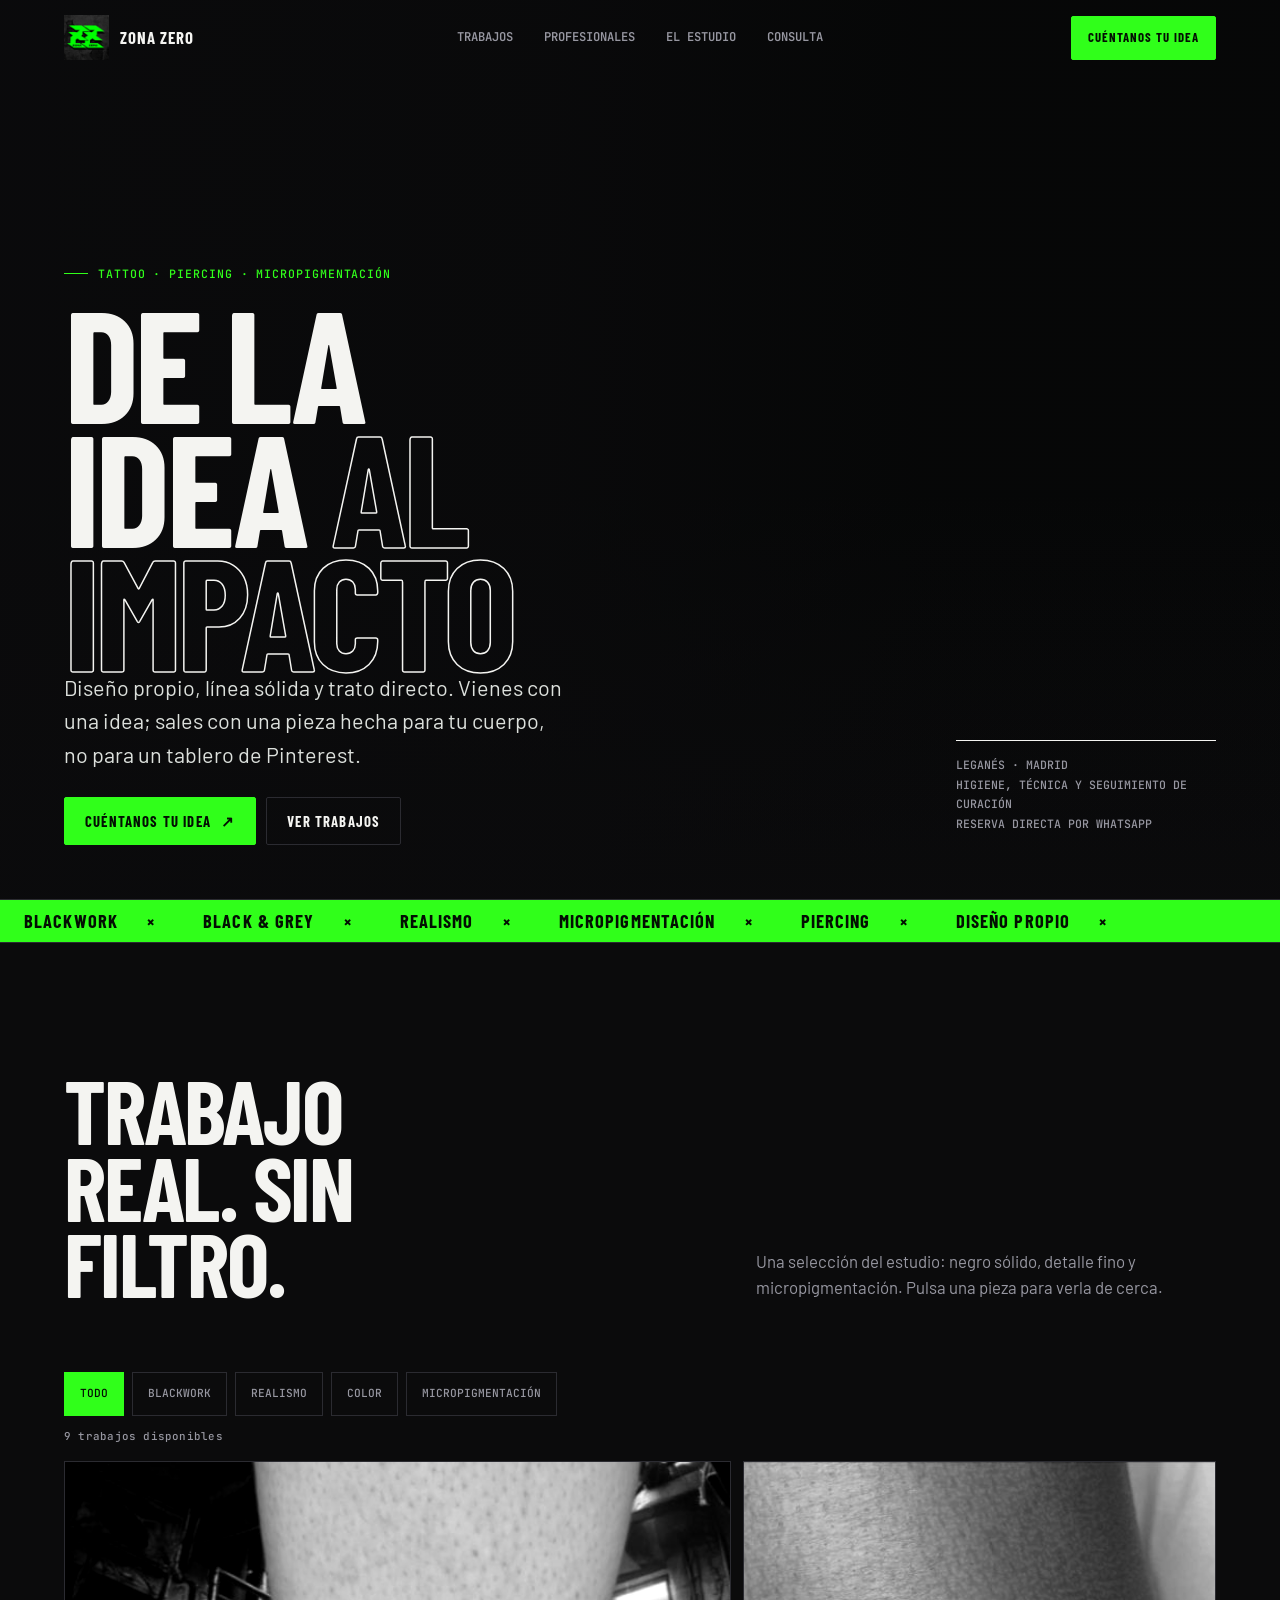
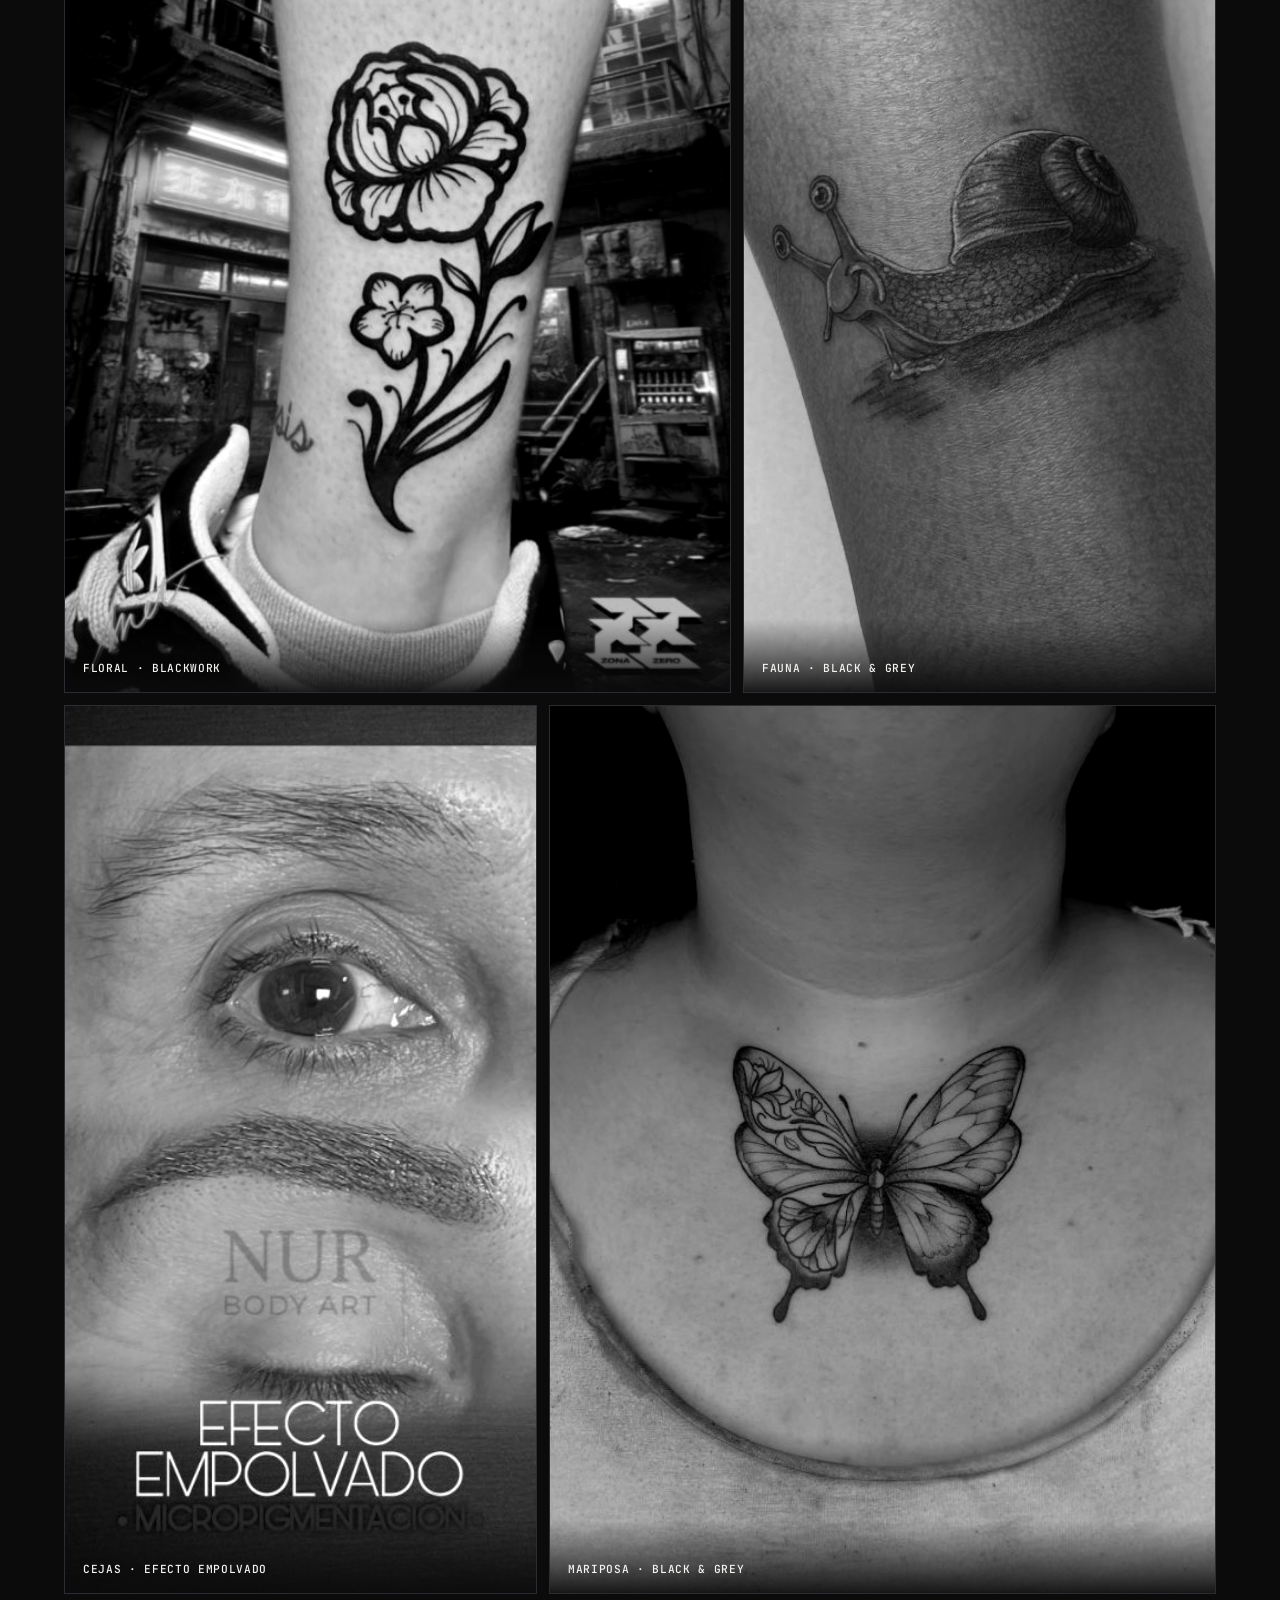
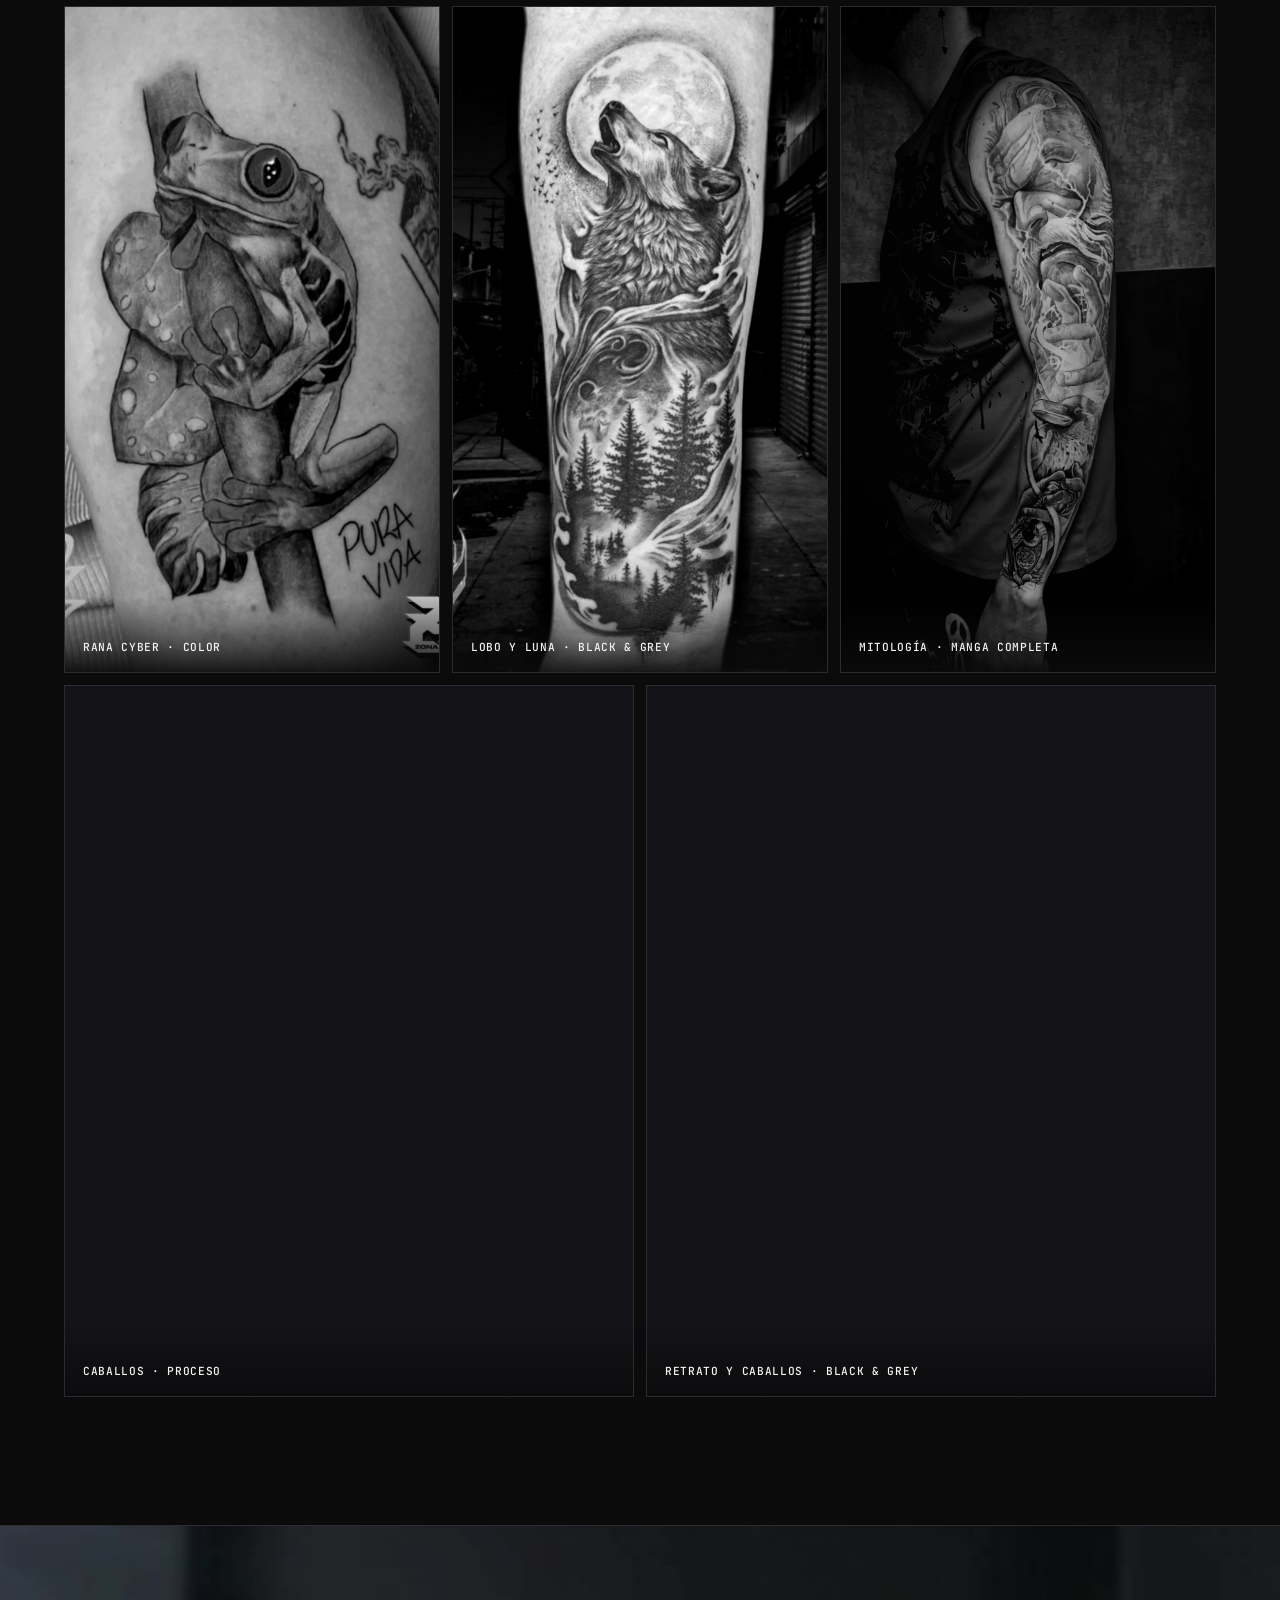
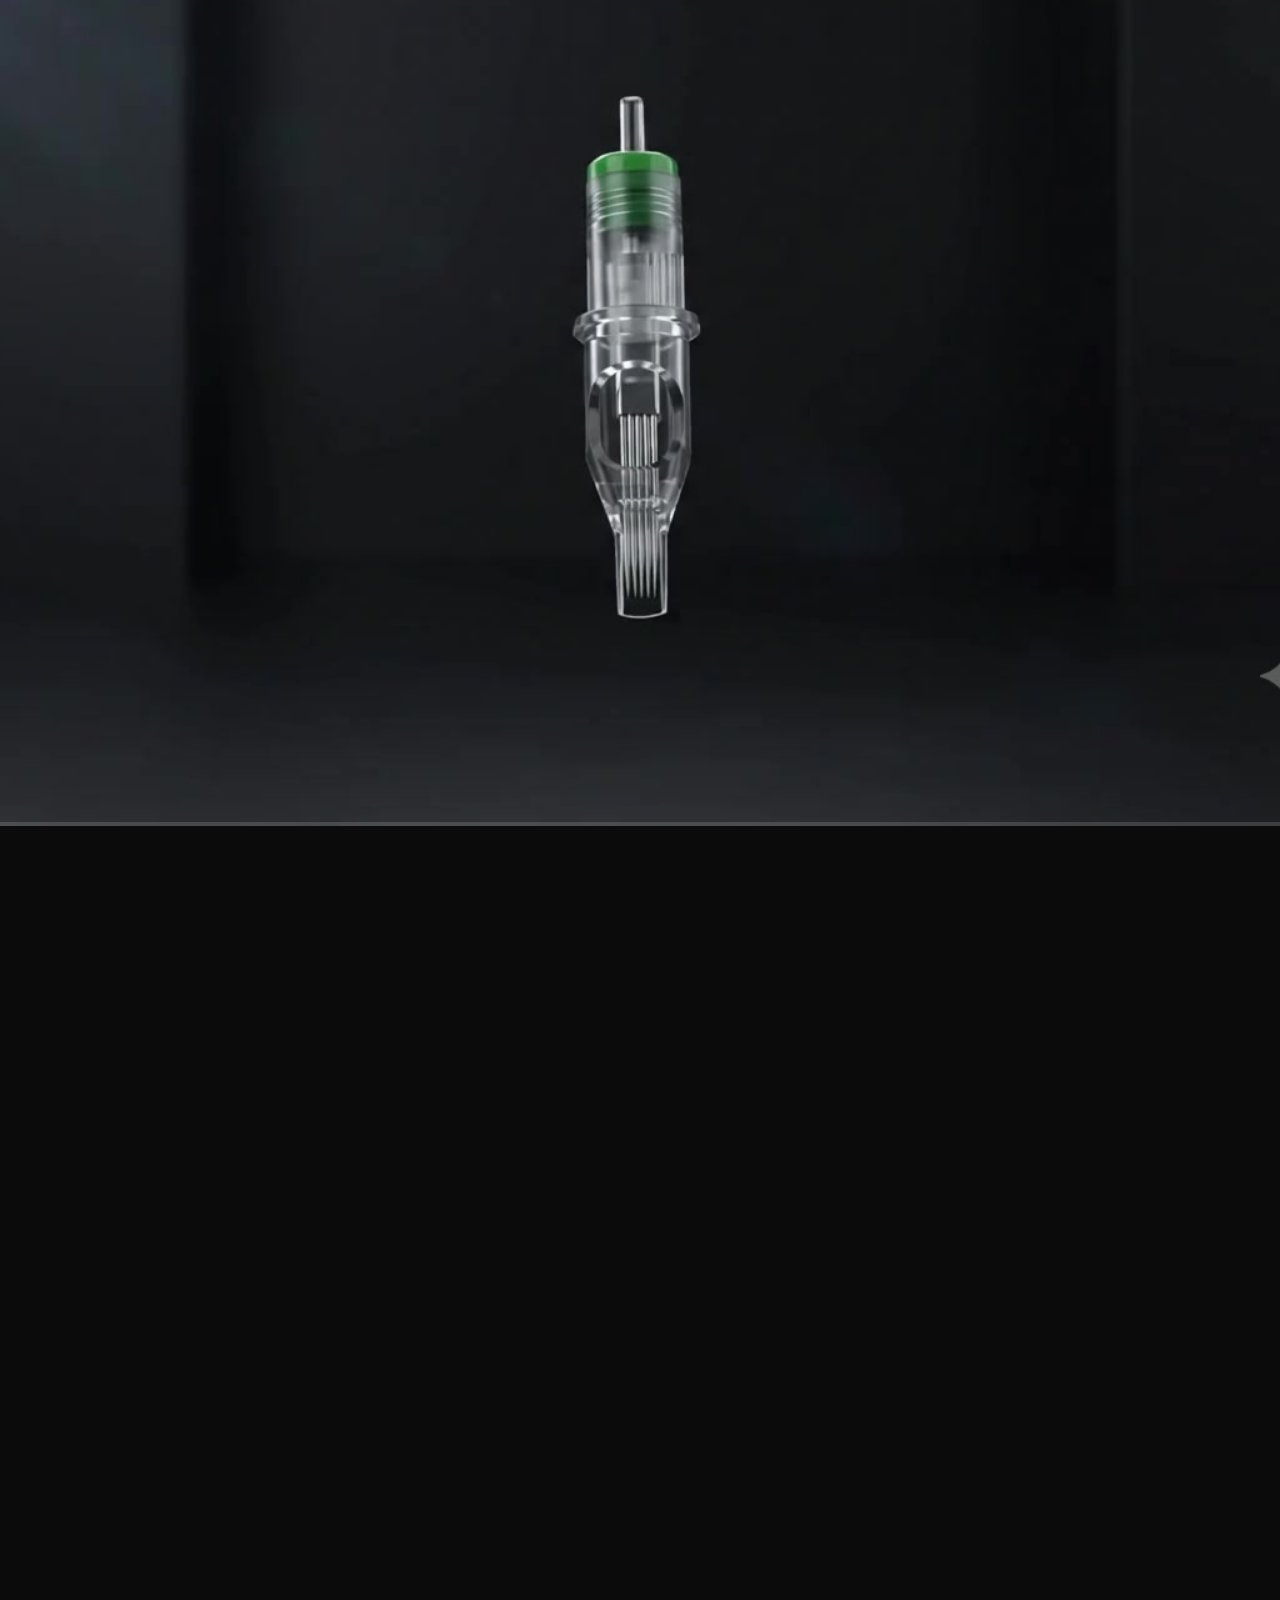
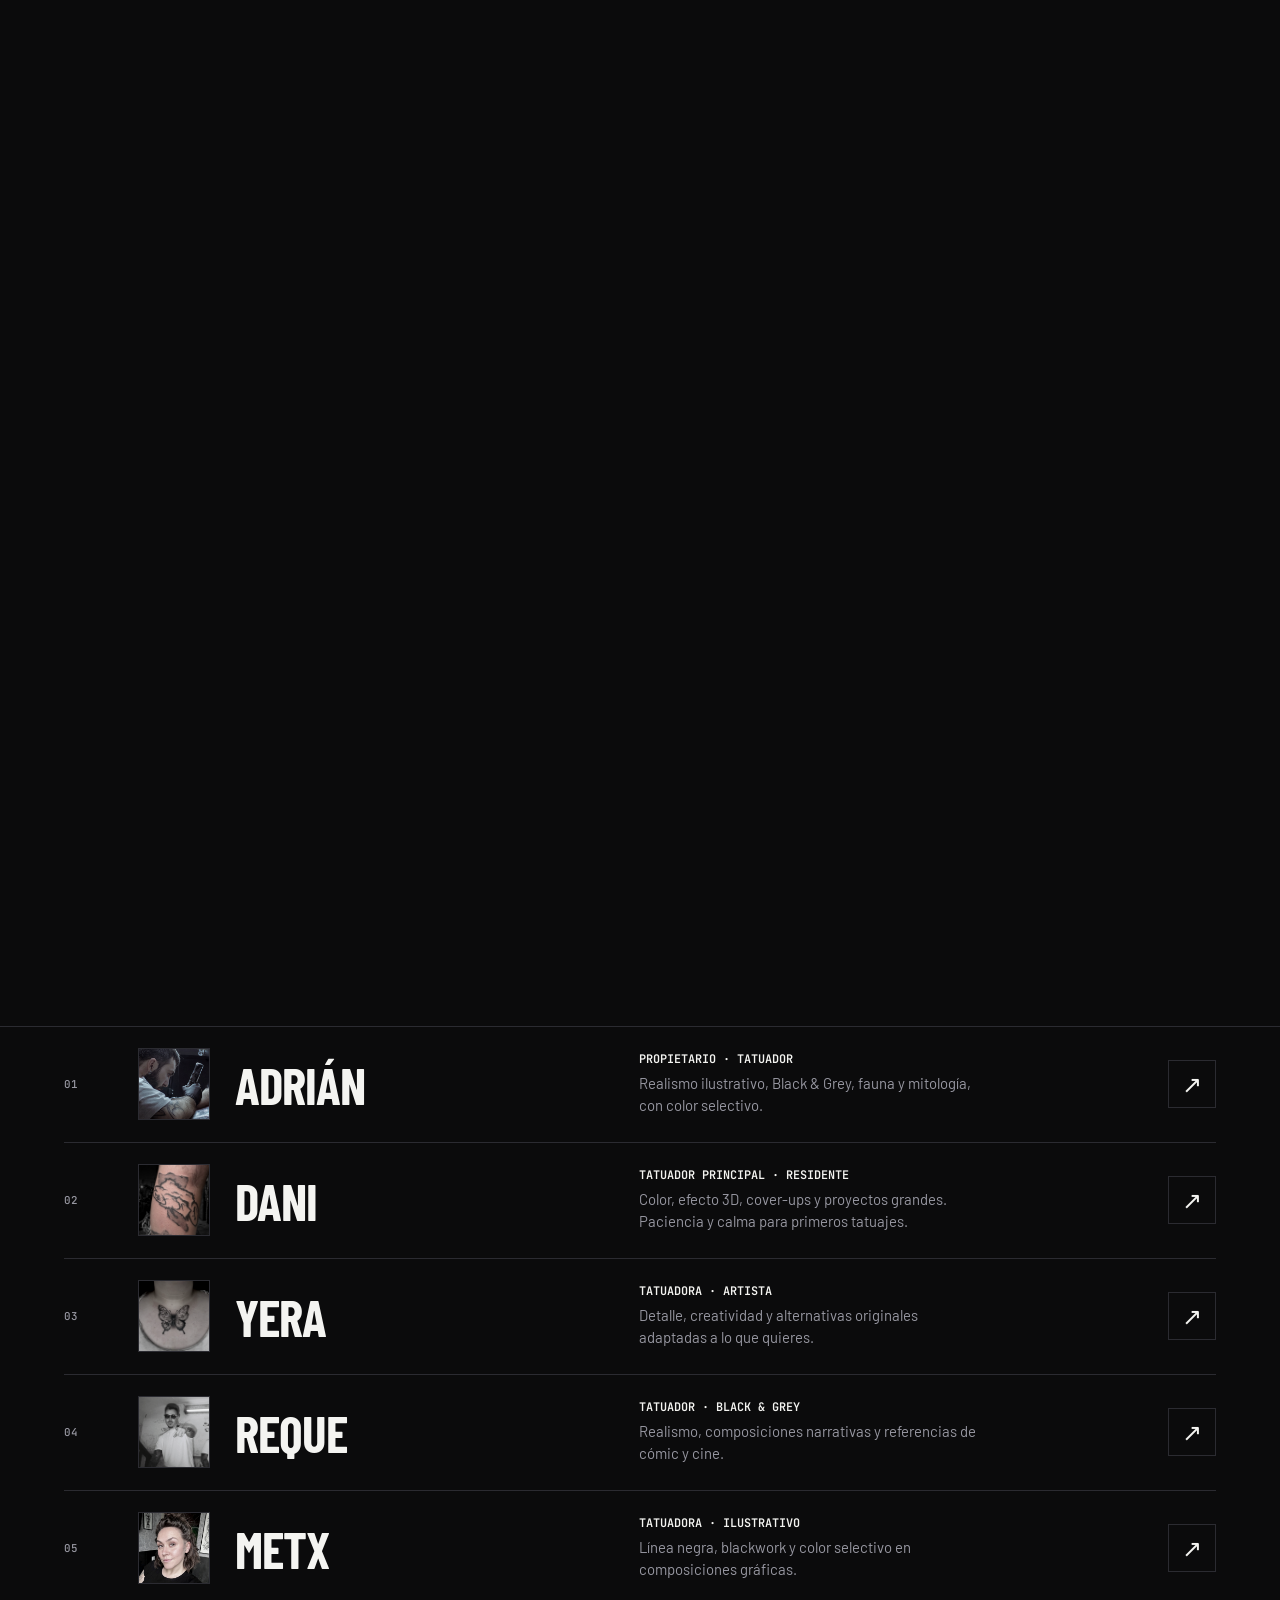
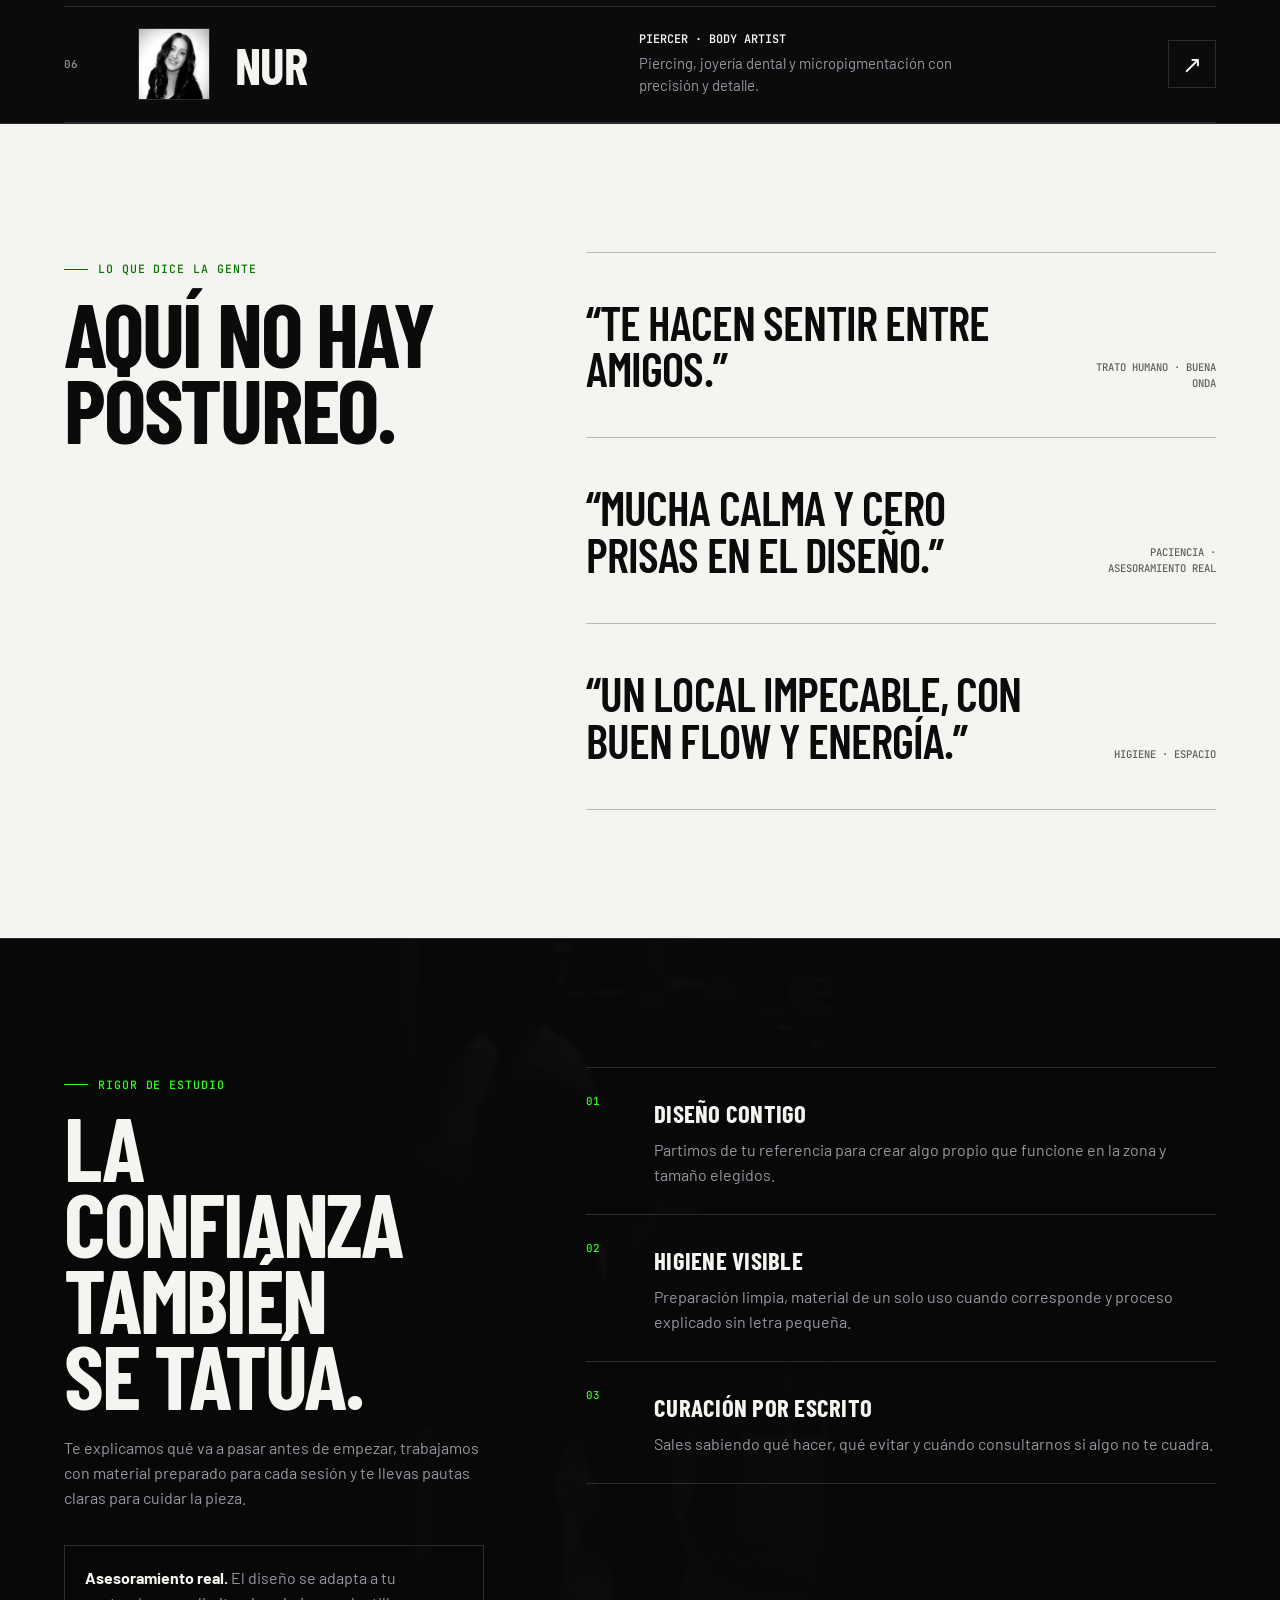
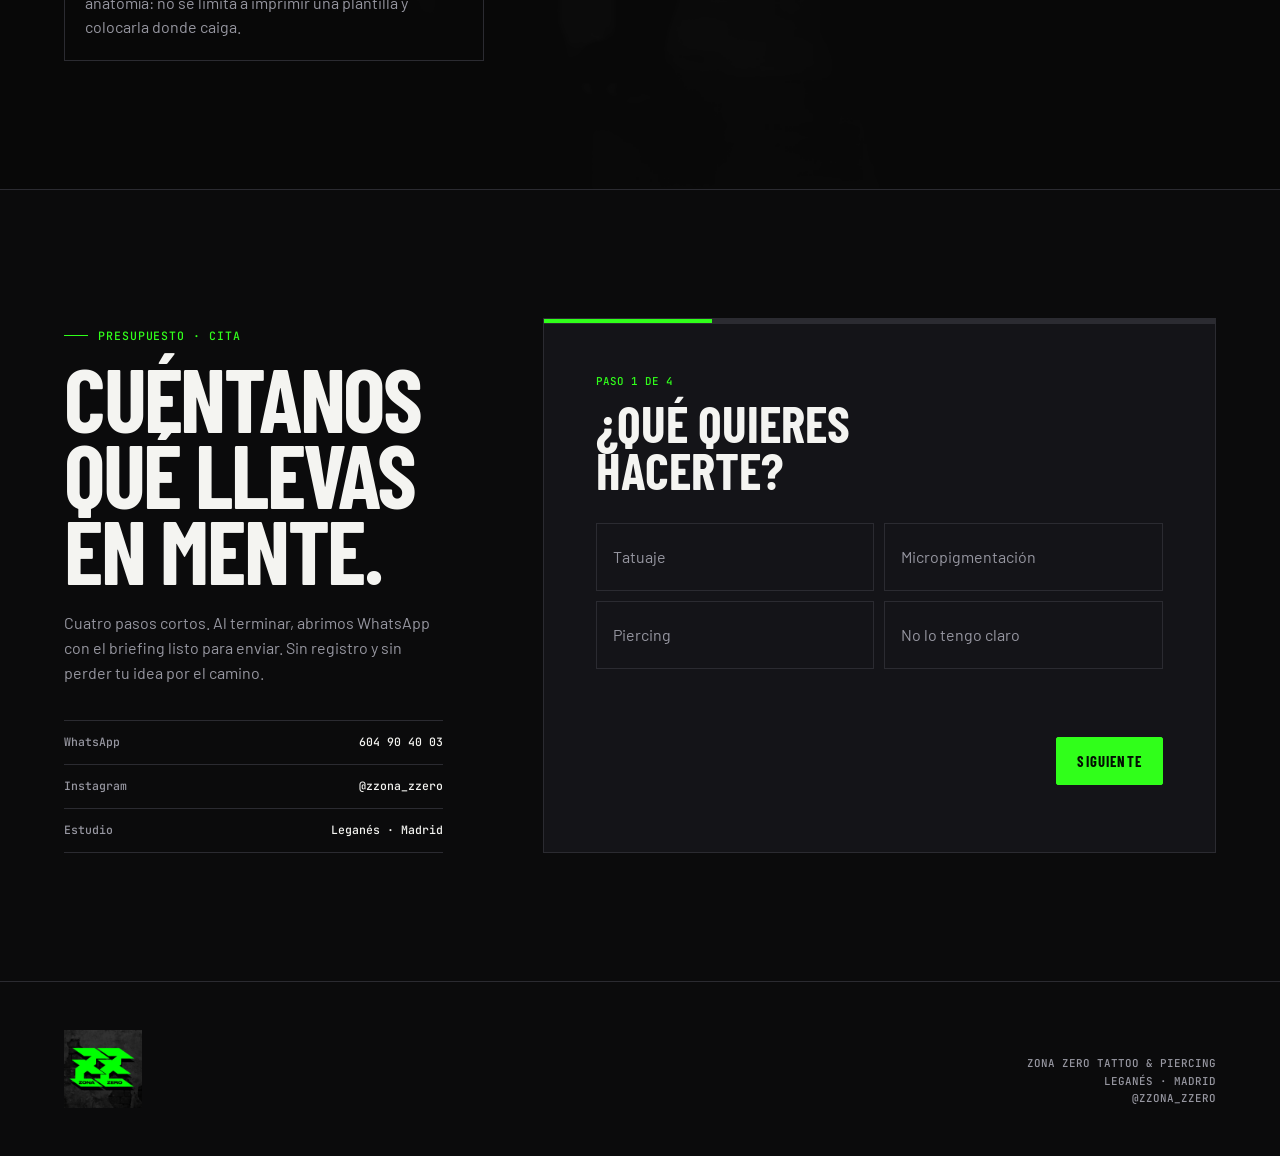
==== commit 9f7fd651: "Use confirmed Nur portrait" ====
--- a/index.html
+++ b/index.html
@@ -103,7 +103,7 @@
           <a class="artist-row" href="artista-yera.html" data-od-id="artista-yera"><span class="artist-index">03</span><span class="artist-thumb"><img src="mtlu1h14-zz_post-2.jpg" width="600" height="800" loading="lazy" decoding="async" alt=""></span><span class="artist-name">Yera</span><span class="artist-specialty"><strong>Tatuadora · Artista</strong><small>Detalle, creatividad y alternativas originales adaptadas a lo que quieres.</small></span><span class="artist-link" aria-hidden="true">↗</span></a>
           <a class="artist-row" href="artista-reque.html" data-od-id="artista-reque"><span class="artist-index">04</span><span class="artist-thumb"><img src="mto16aii-reque.tattoo.jpg" width="655" height="655" loading="lazy" decoding="async" alt=""></span><span class="artist-name">Reque</span><span class="artist-specialty"><strong>Tatuador · Black &amp; Grey</strong><small>Realismo, composiciones narrativas y referencias de cómic y cine.</small></span><span class="artist-link" aria-hidden="true">↗</span></a>
           <a class="artist-row" href="artista-metx.html" data-od-id="artista-metx"><span class="artist-index">05</span><span class="artist-thumb"><img src="mtpk42zf-metxArtisjpg.jpg" width="1080" height="1080" loading="lazy" decoding="async" alt=""></span><span class="artist-name">Metx</span><span class="artist-specialty"><strong>Tatuadora · Ilustrativo</strong><small>Línea negra, blackwork y color selectivo en composiciones gráficas.</small></span><span class="artist-link" aria-hidden="true">↗</span></a>
-          <a class="artist-row" href="artista-nur.html" data-od-id="artista-nur"><span class="artist-index">06</span><span class="artist-thumb"><img src="mto08y93-nurbodiartArtisPiercingjpg.jpg" width="973" height="973" loading="lazy" decoding="async" alt=""></span><span class="artist-name">Nur</span><span class="artist-specialty"><strong>Piercer · Body artist</strong><small>Piercing, joyería dental y micropigmentación con precisión y detalle.</small></span><span class="artist-link" aria-hidden="true">↗</span></a>
+          <a class="artist-row" href="artista-nur.html" data-od-id="artista-nur"><span class="artist-index">06</span><span class="artist-thumb"><img src="mtpkht5n-microPiercingArtis.jpg" width="150" height="150" loading="lazy" decoding="async" alt=""></span><span class="artist-name">Nur</span><span class="artist-specialty"><strong>Piercer · Body artist</strong><small>Piercing, joyería dental y micropigmentación con precisión y detalle.</small></span><span class="artist-link" aria-hidden="true">↗</span></a>
         </div>
       </div>
     </section>
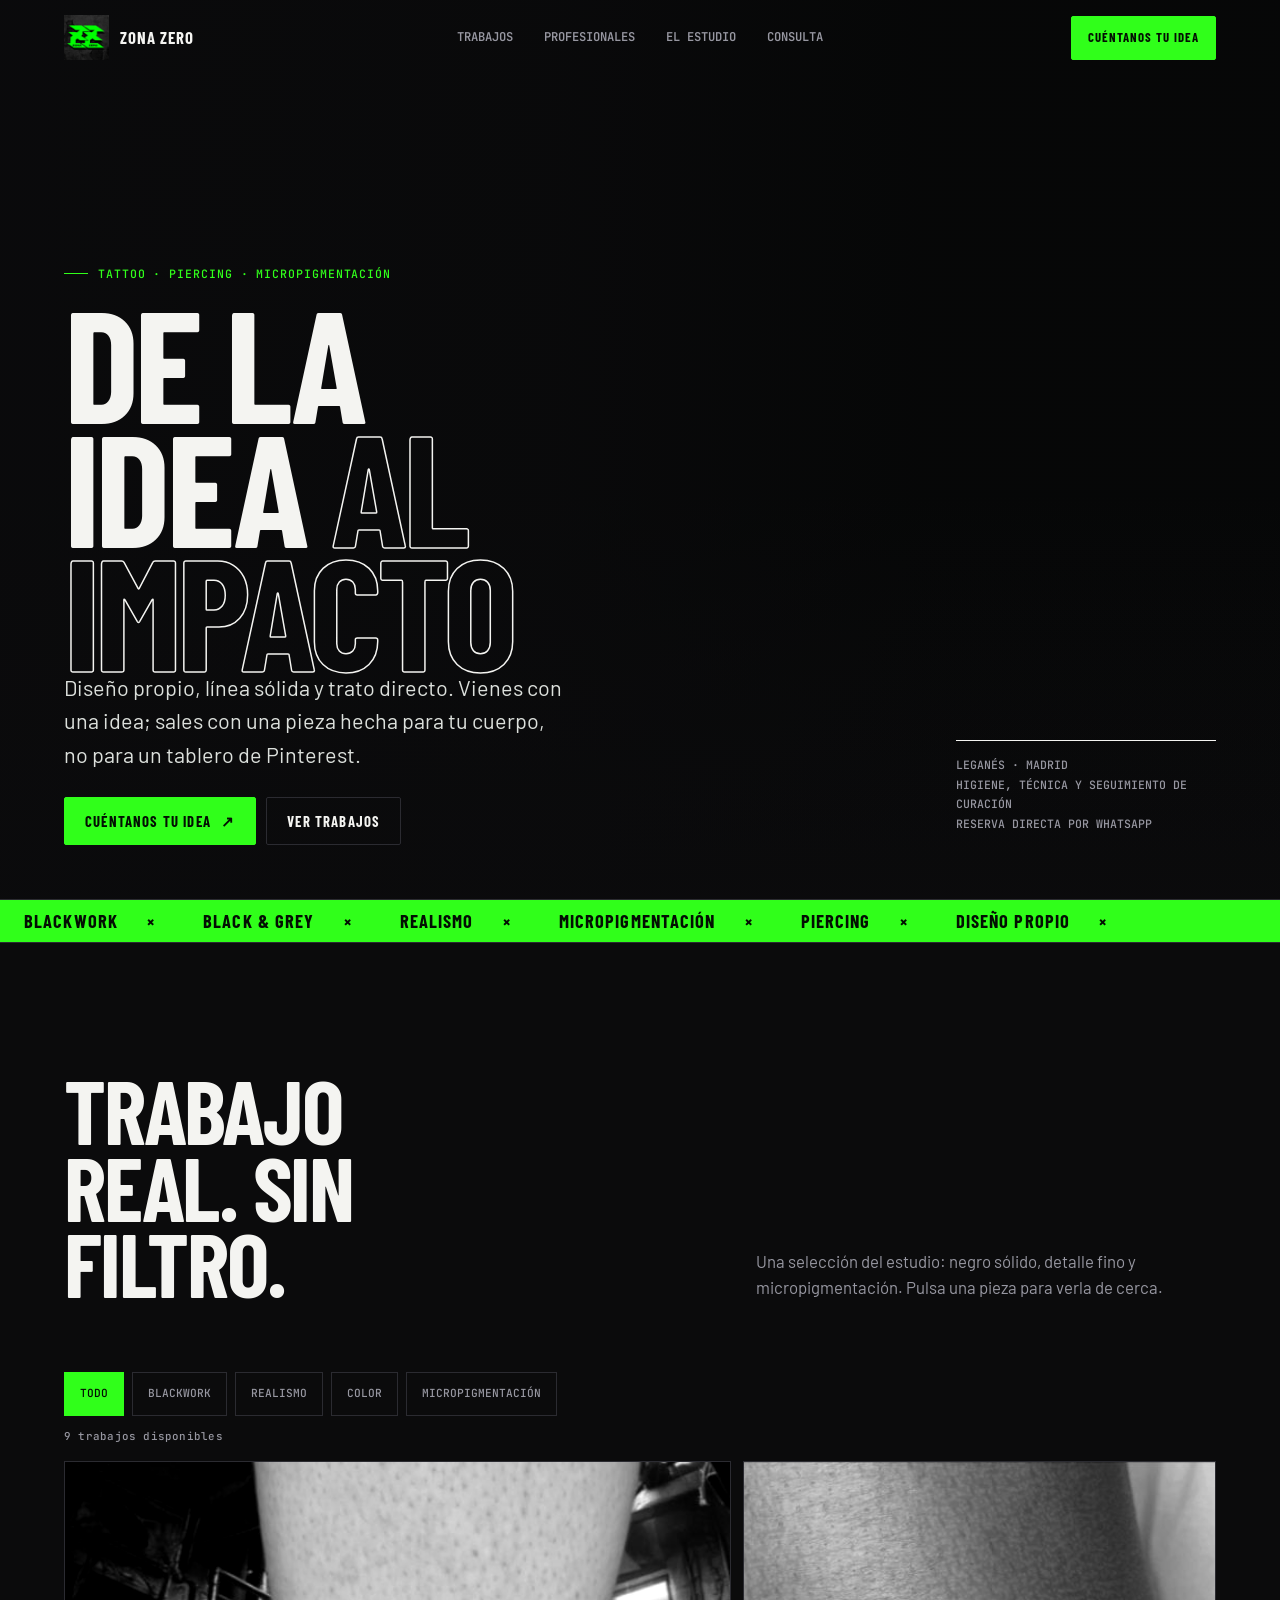
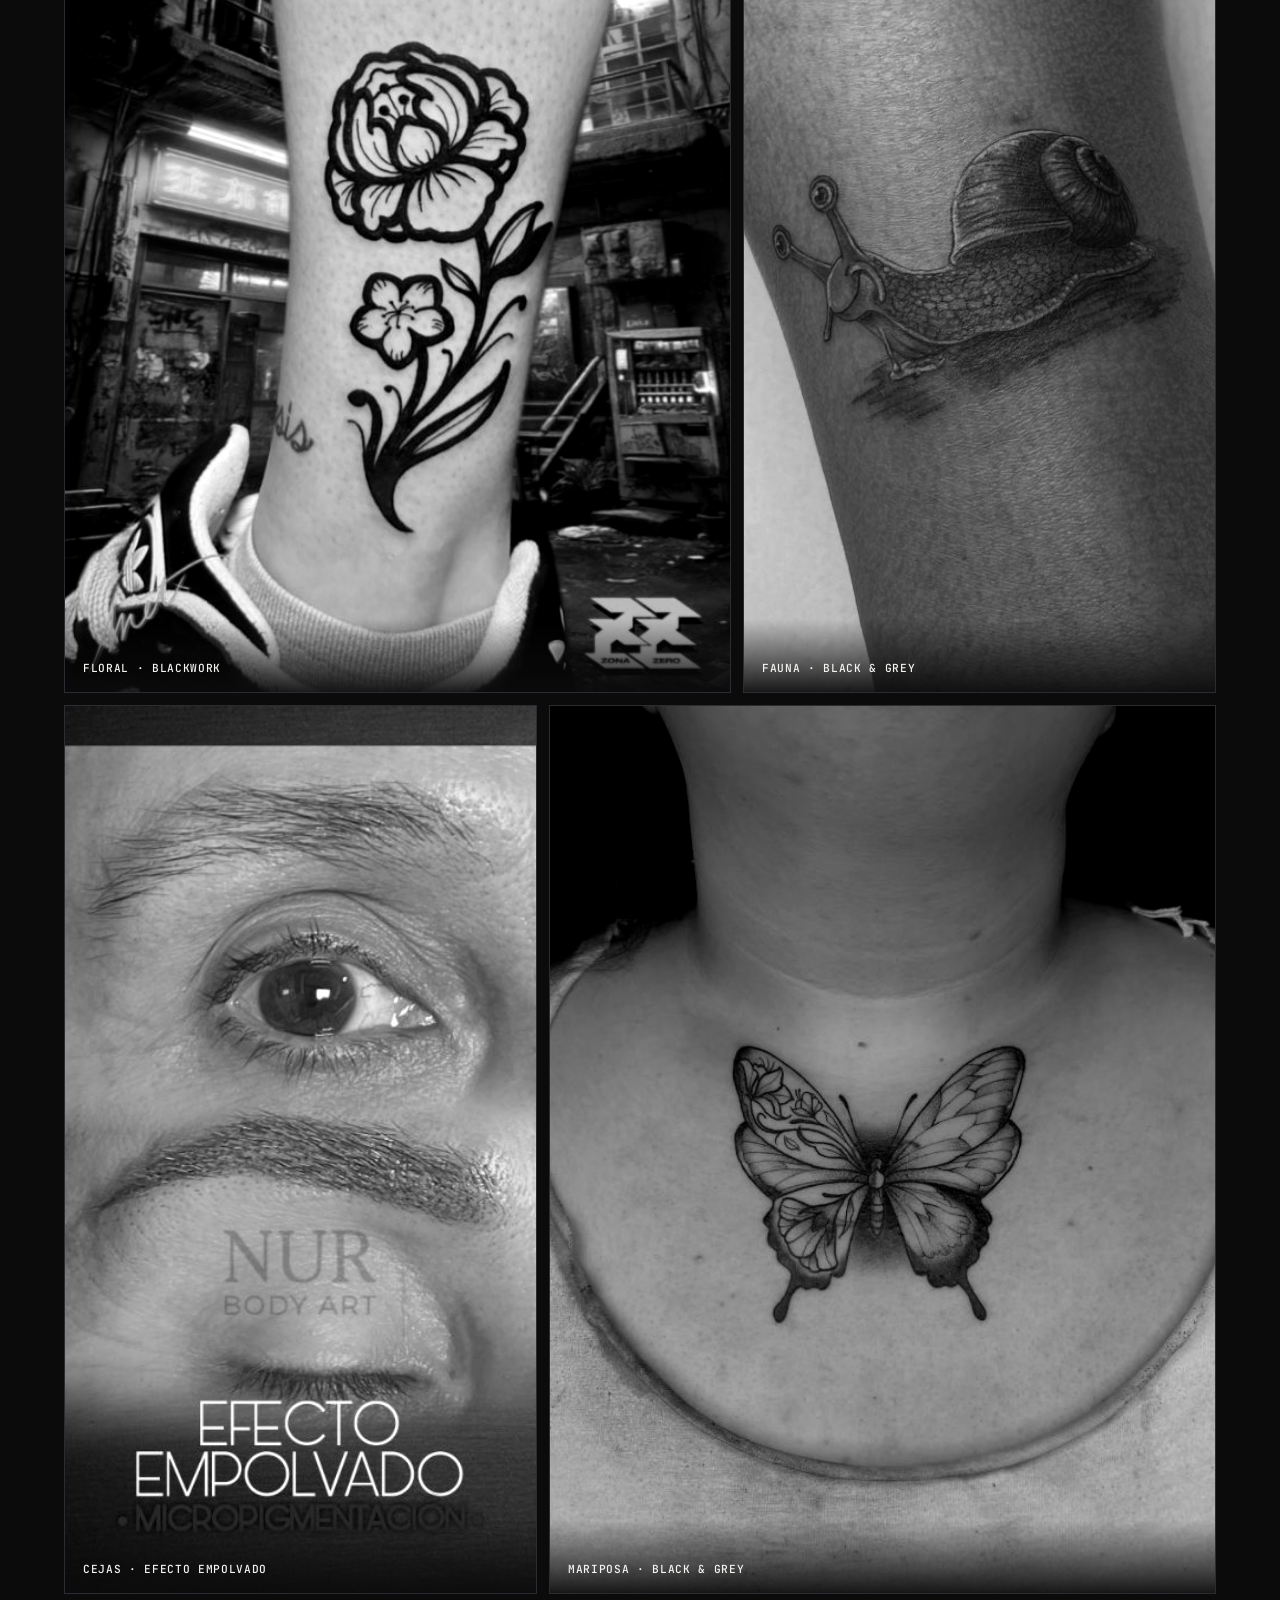
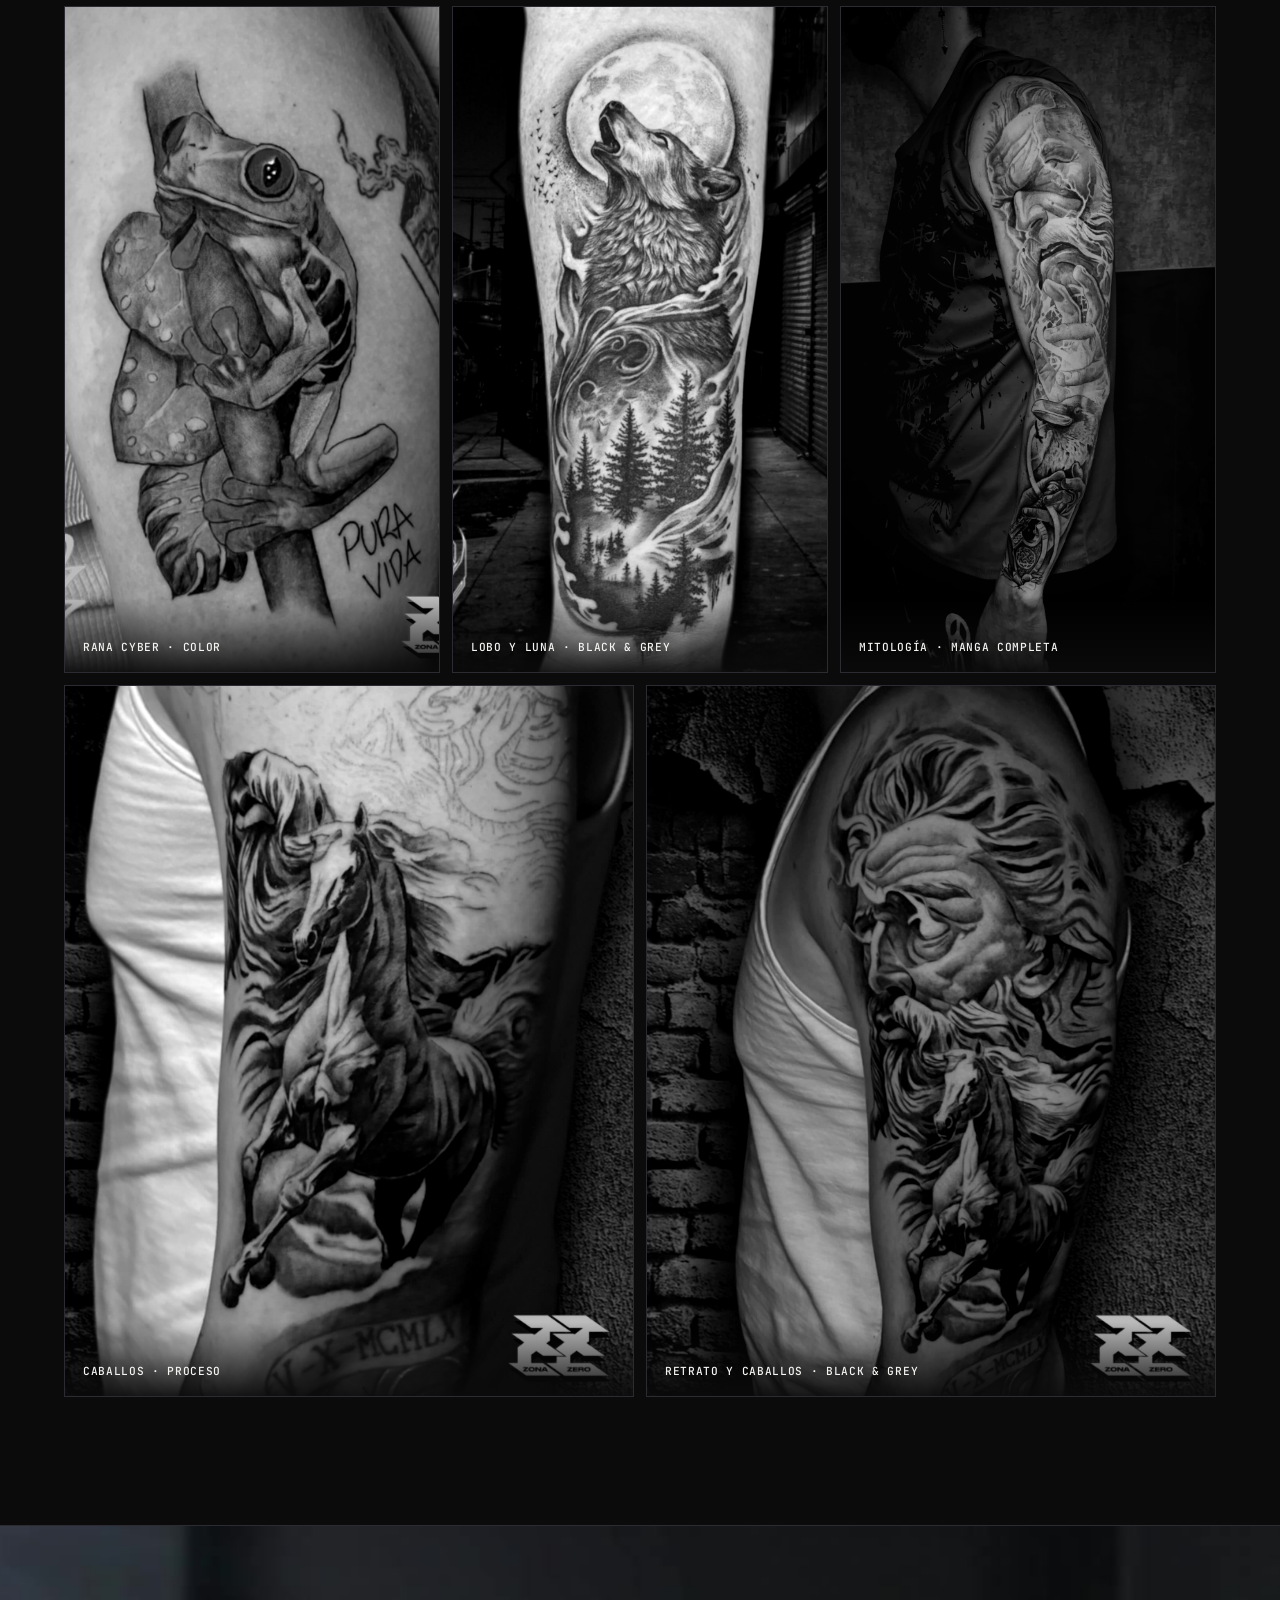
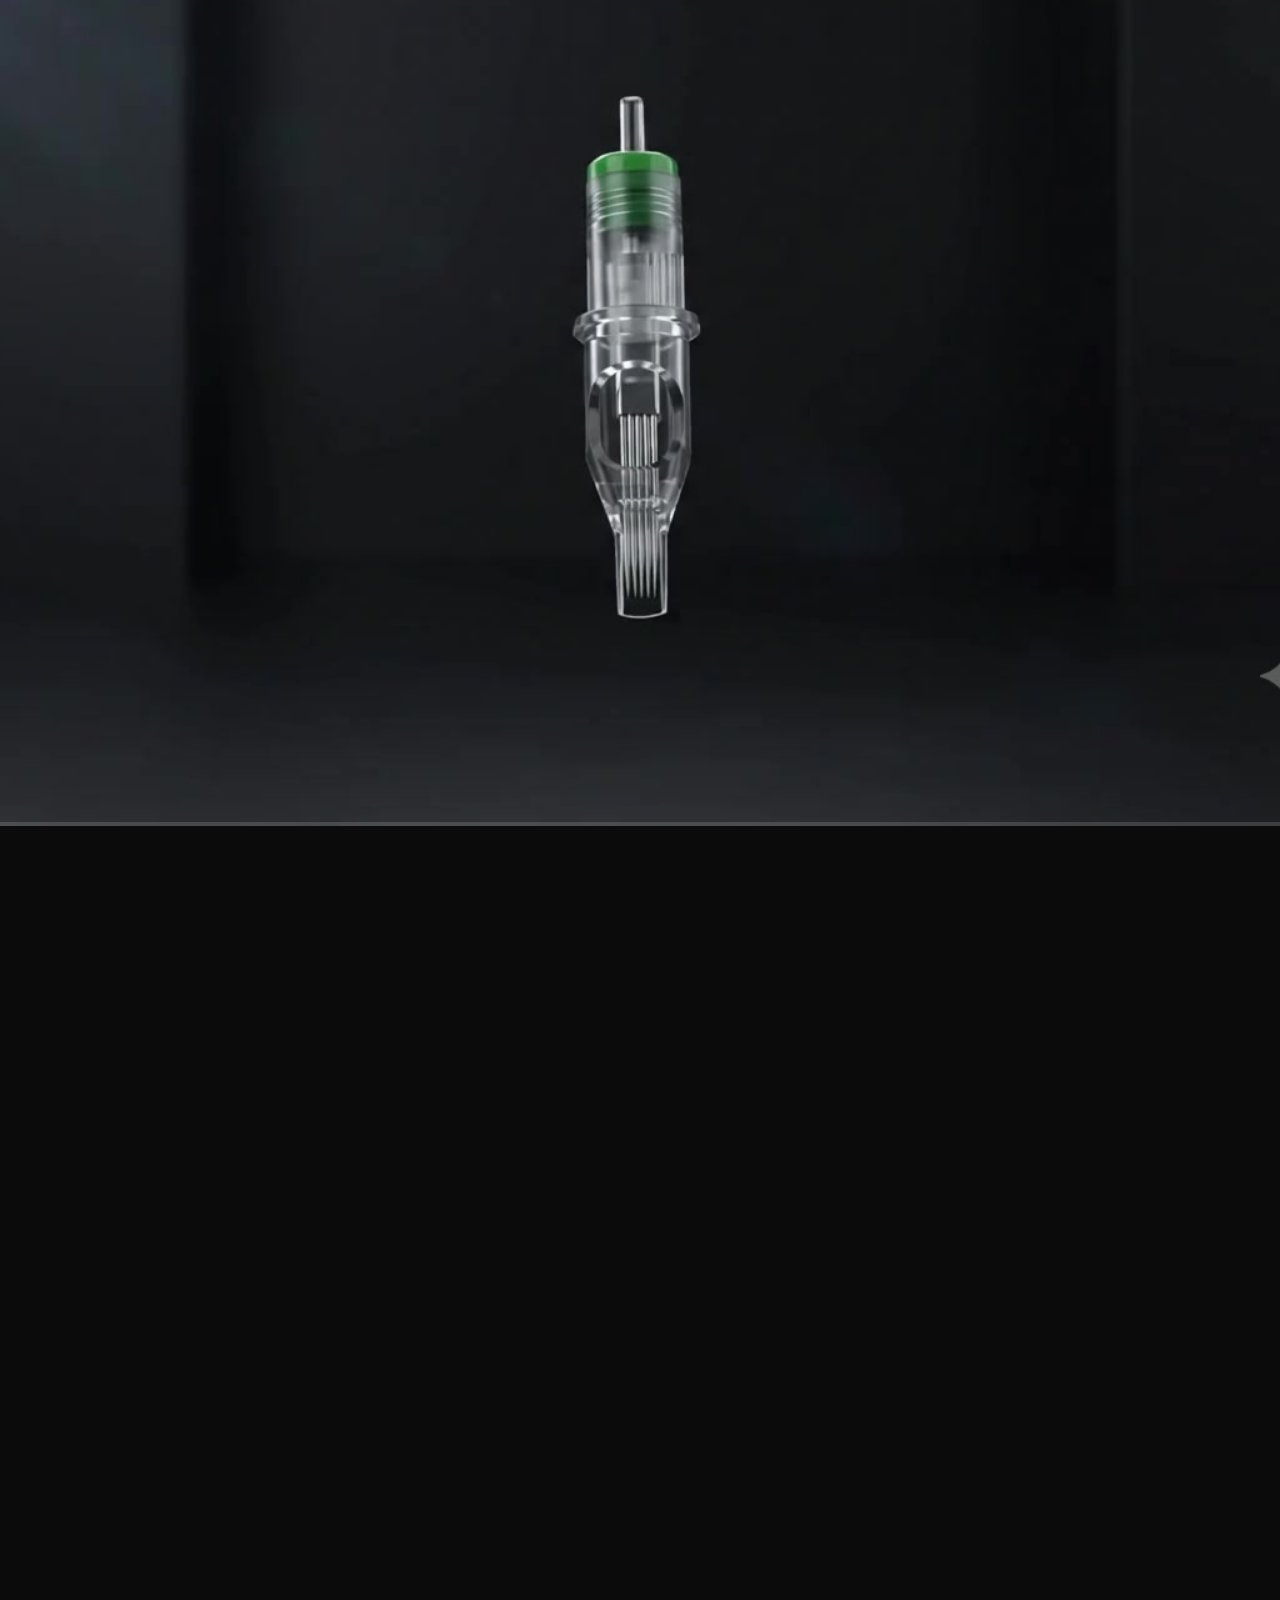
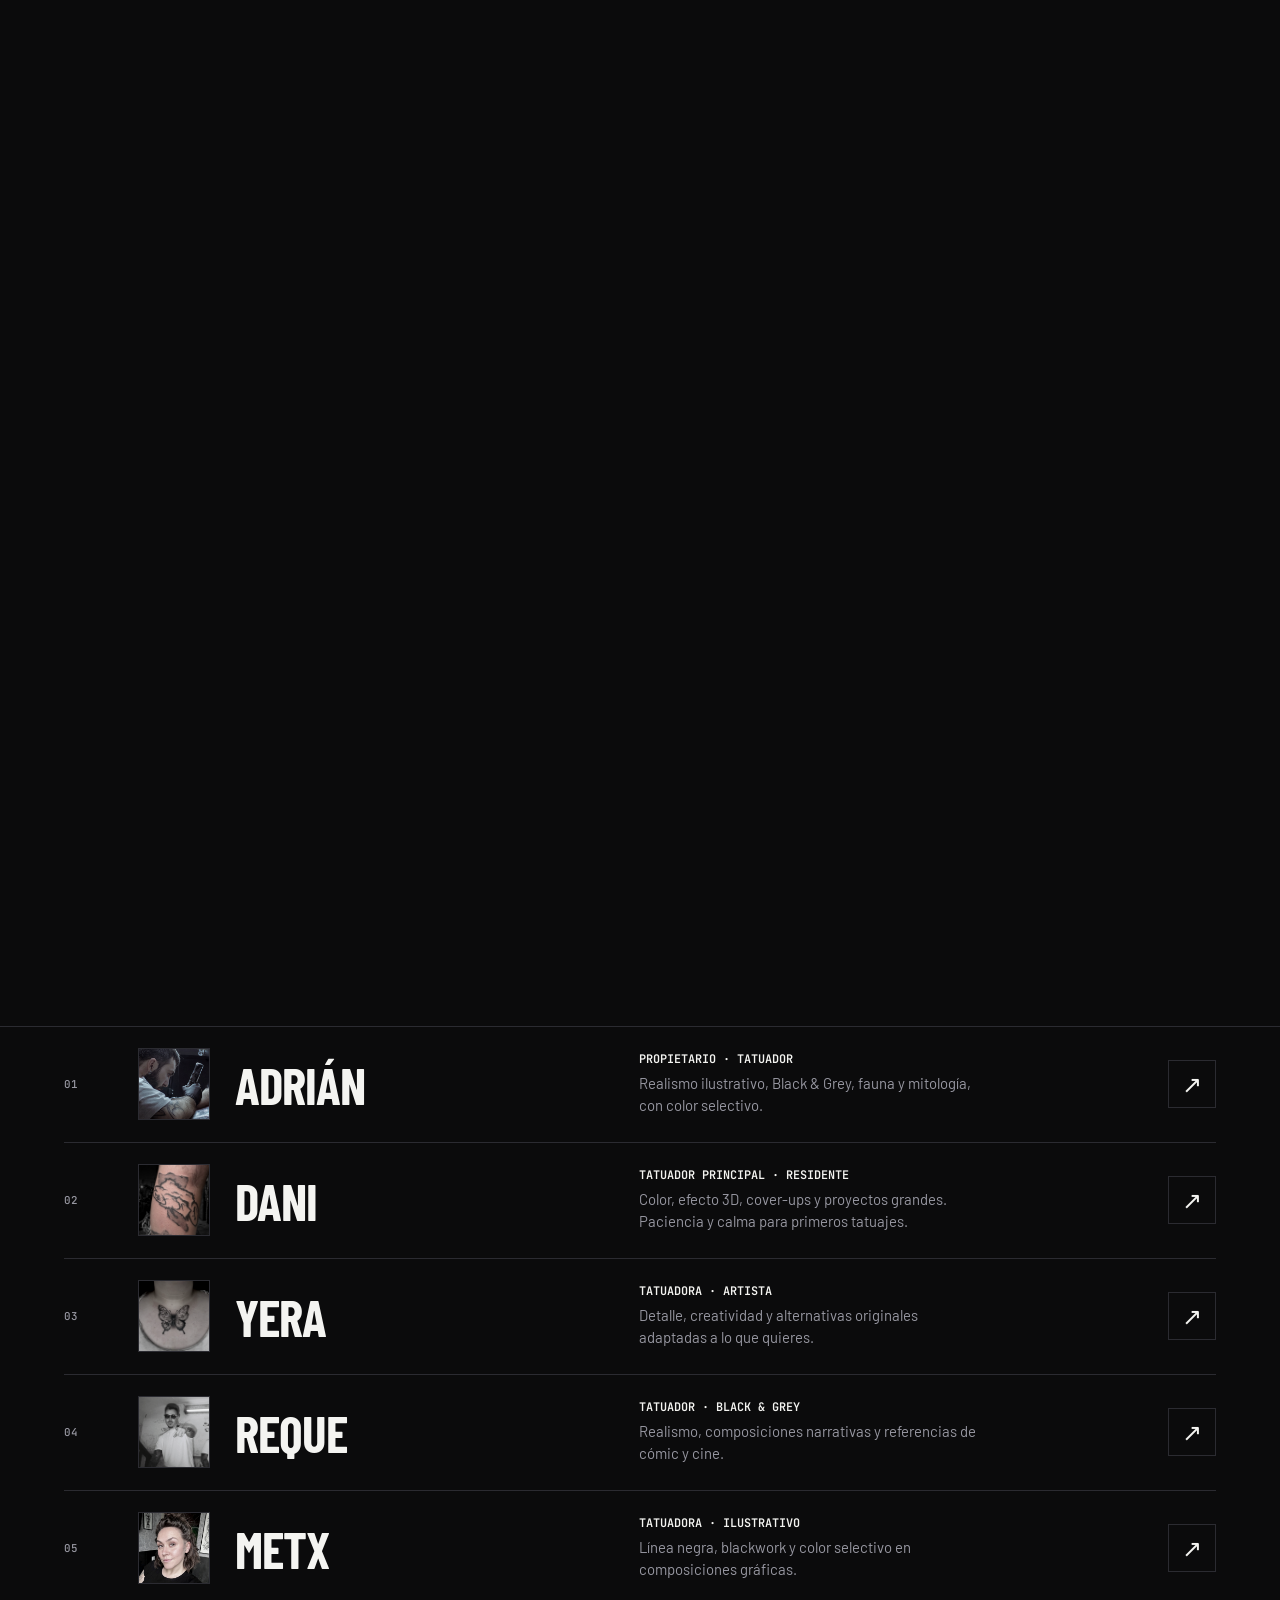
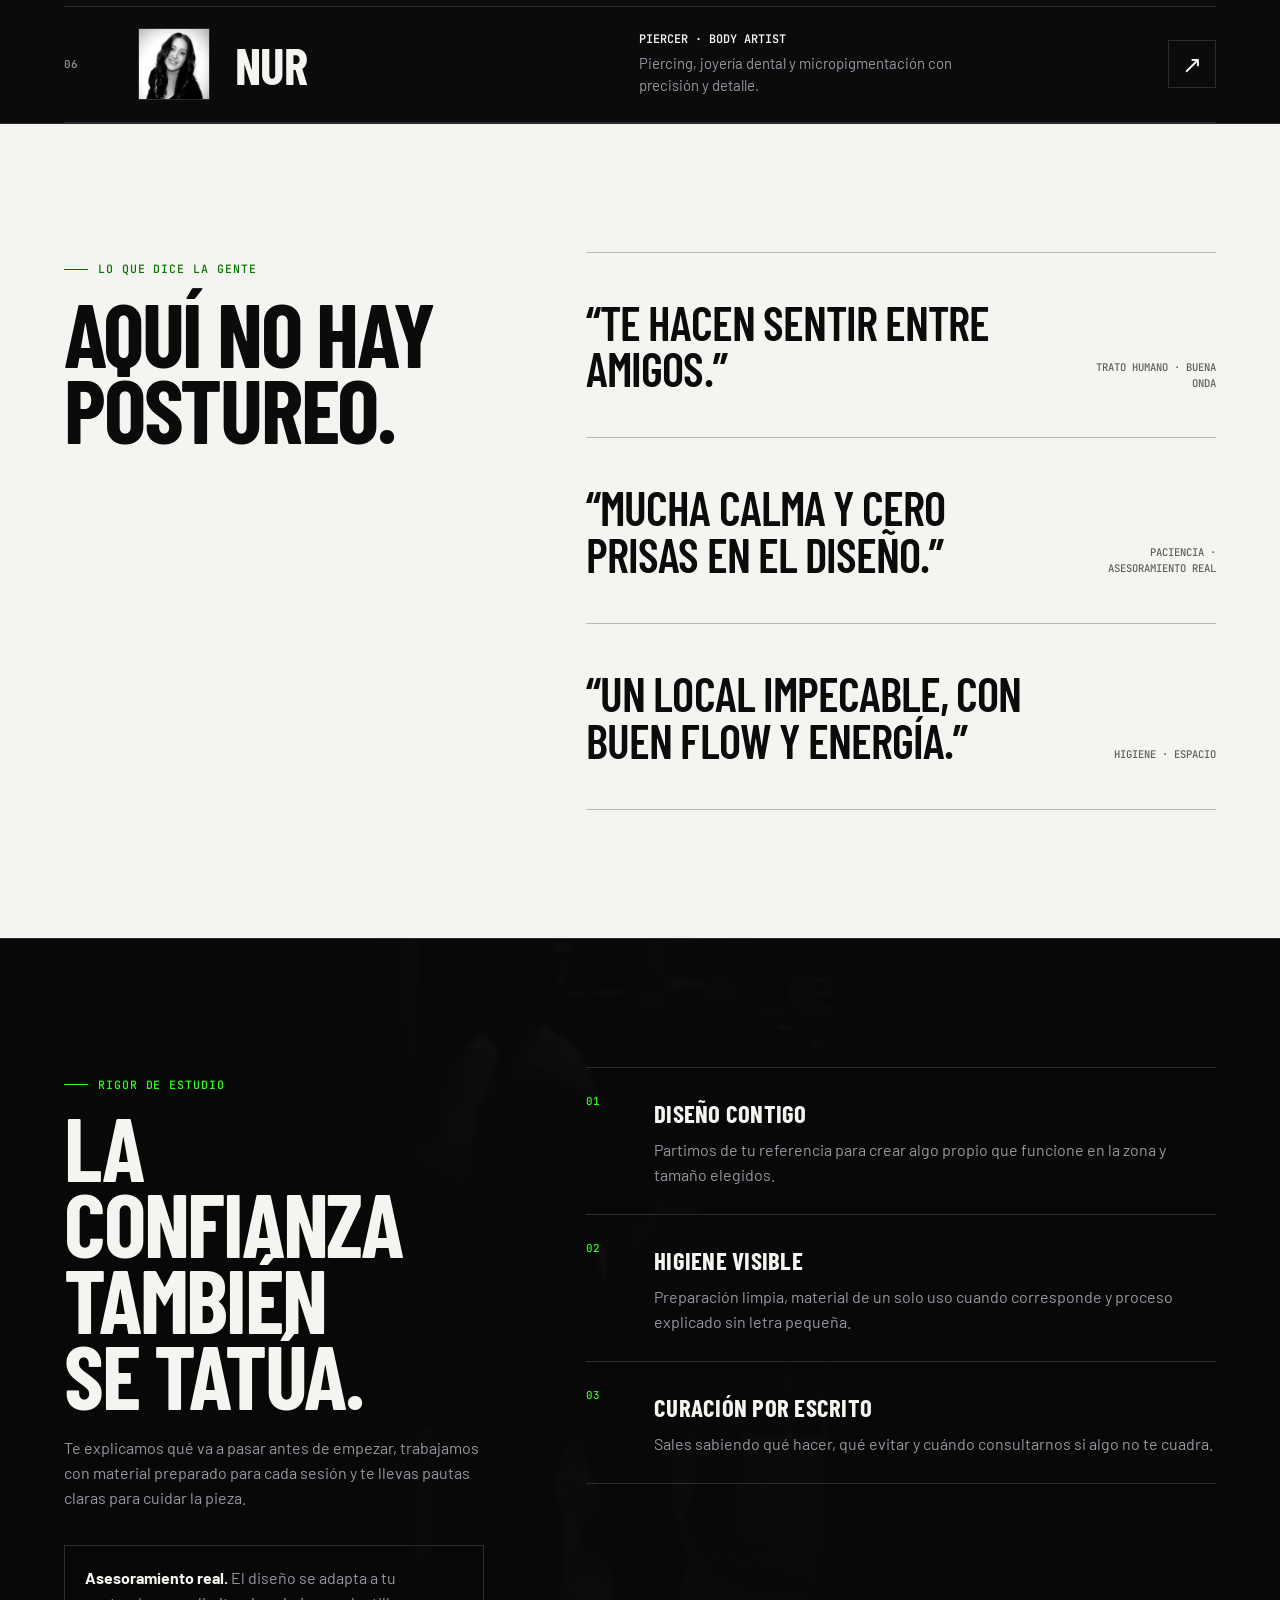
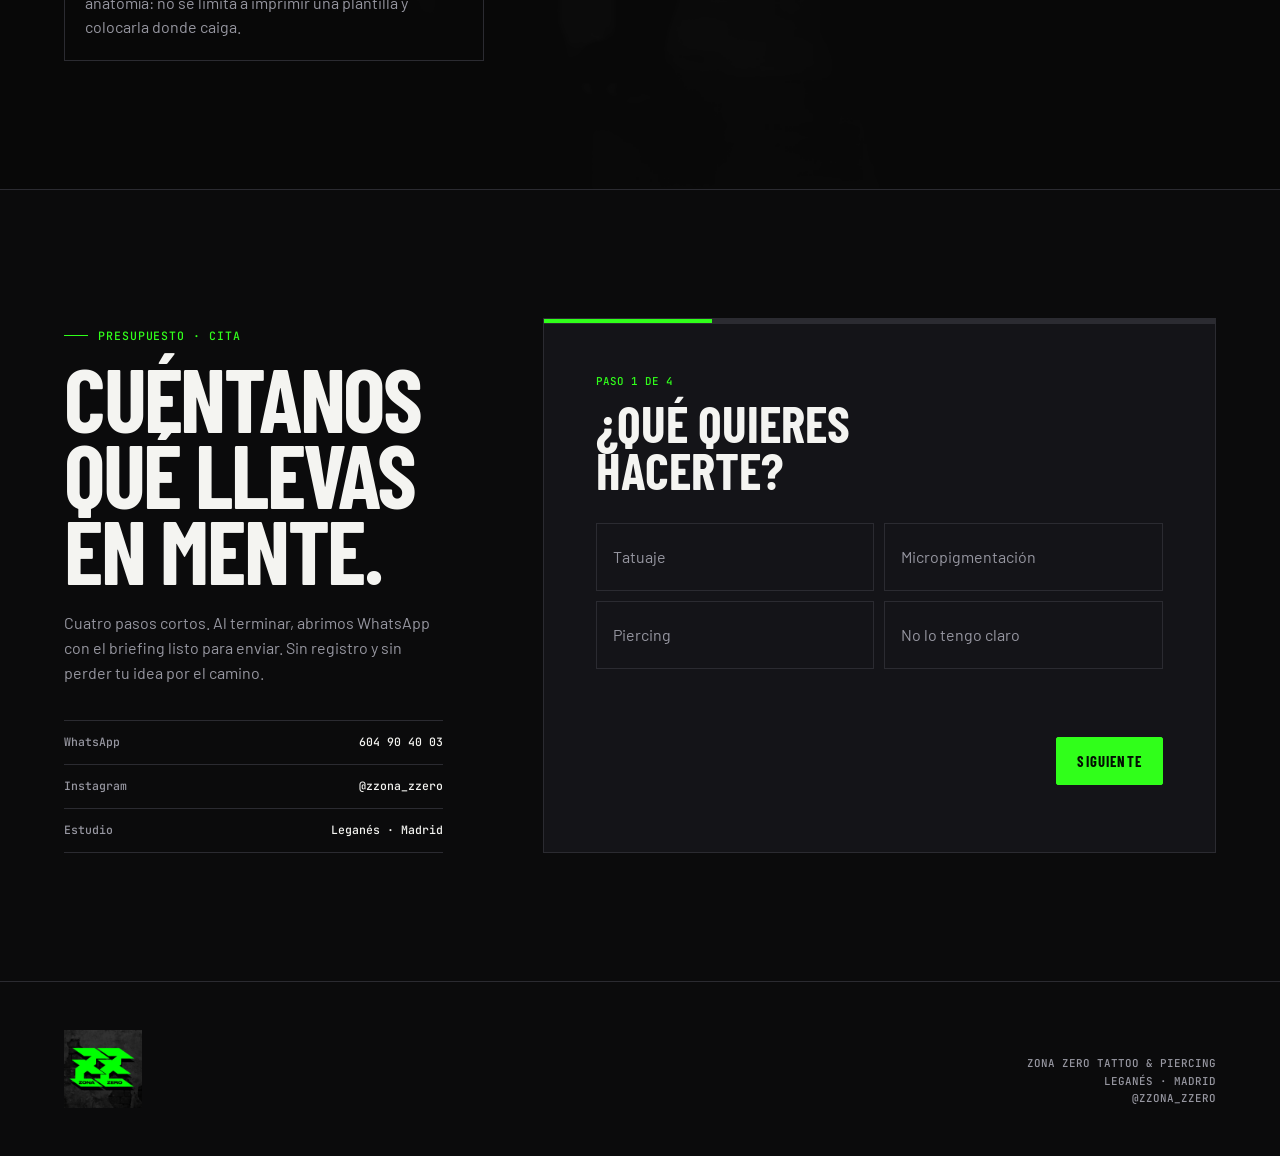
==== commit 23602eed: "Add tattoo quote to artist sequence" ====
--- a/index.html
+++ b/index.html
@@ -93,6 +93,7 @@
             <div class="artist-sequence-sticky">
               <img class="artist-sequence-fallback" src="artist-sequence/frame-0240.jpg" width="1280" height="720" alt="Máquina de tatuaje negra con detalles verdes y dorados completamente ensamblada" decoding="async">
               <canvas class="artist-sequence-canvas" width="1280" height="720" aria-hidden="true"></canvas>
+              <p class="artist-sequence-copy" data-od-id="frase-secuencia-artistas"><span>La piel recuerda</span><strong>lo que el tiempo no borra.</strong></p>
               <div class="artist-sequence-progress" aria-hidden="true"><span></span></div>
             </div>
           </div>
--- a/zona-zero.css
+++ b/zona-zero.css
@@ -122,6 +122,9 @@
 .artist-sequence-fallback { z-index: 0; filter: saturate(.88) contrast(1.06); }
 .artist-sequence-canvas { z-index: 1; opacity: 0; transition: opacity .24s ease; }
 .artist-sequence-stage.is-ready .artist-sequence-canvas { opacity: 1; }
+.artist-sequence-copy { position: absolute; z-index: 2; left: var(--gutter); bottom: clamp(64px, 11vh, 120px); width: min(720px, calc(100% - (var(--gutter) * 2))); margin: 0; color: var(--fg); font-family: var(--font-display); font-size: clamp(3.4rem, 7vw, 6rem); font-weight: 700; line-height: .84; letter-spacing: -.03em; text-transform: uppercase; text-wrap: balance; text-shadow: 0 10px 32px rgb(0 0 0 / .78); pointer-events: none; opacity: var(--sequence-copy-opacity, 1); transform: translateY(var(--sequence-copy-offset, 0)); clip-path: inset(var(--sequence-copy-clip, 0) 0 0); }
+.artist-sequence-copy span, .artist-sequence-copy strong { display: block; }
+.artist-sequence-copy strong { color: var(--accent); font: inherit; }
 .artist-sequence-progress { position: absolute; z-index: 3; inset: auto 0 0; height: 4px; background: color-mix(in oklch, var(--fg) 14%, transparent); }
 .artist-sequence-progress span { display: block; width: 100%; height: 100%; background: var(--accent); transform: scaleX(0); transform-origin: left; }
 .artist-sequence-stage.is-static { min-height: auto; }
@@ -315,6 +318,7 @@
   .hero-stamp { max-width: 32ch; font-size: .65rem; }
   .artist-sequence-sticky { width: calc(100% - 24px); height: 84svh; }
   .artist-scroll-story.is-enhanced .artist-sequence-sticky { top: max(8svh, env(safe-area-inset-top)); }
+  .artist-sequence-copy { left: 20px; bottom: 48px; width: calc(100% - 40px); font-size: clamp(2.6rem, 13vw, 4.5rem); }
   .gallery-grid { grid-template-columns: 1fr 1fr; }
   .work, .work:nth-child(n) { grid-column: auto; min-height: 320px; }
   .work:nth-child(3) { grid-column: span 2; }
@@ -400,4 +404,5 @@
   .artist-scroll-story, .artist-sequence-stage { min-height: auto !important; }
   .artist-sequence-sticky { position: relative !important; top: auto !important; }
   .artist-sequence-canvas { display: none !important; }
-}
+  .artist-sequence-copy { --sequence-copy-opacity: 1 !important; --sequence-copy-offset: 0 !important; --sequence-copy-clip: 0 !important; }
+}
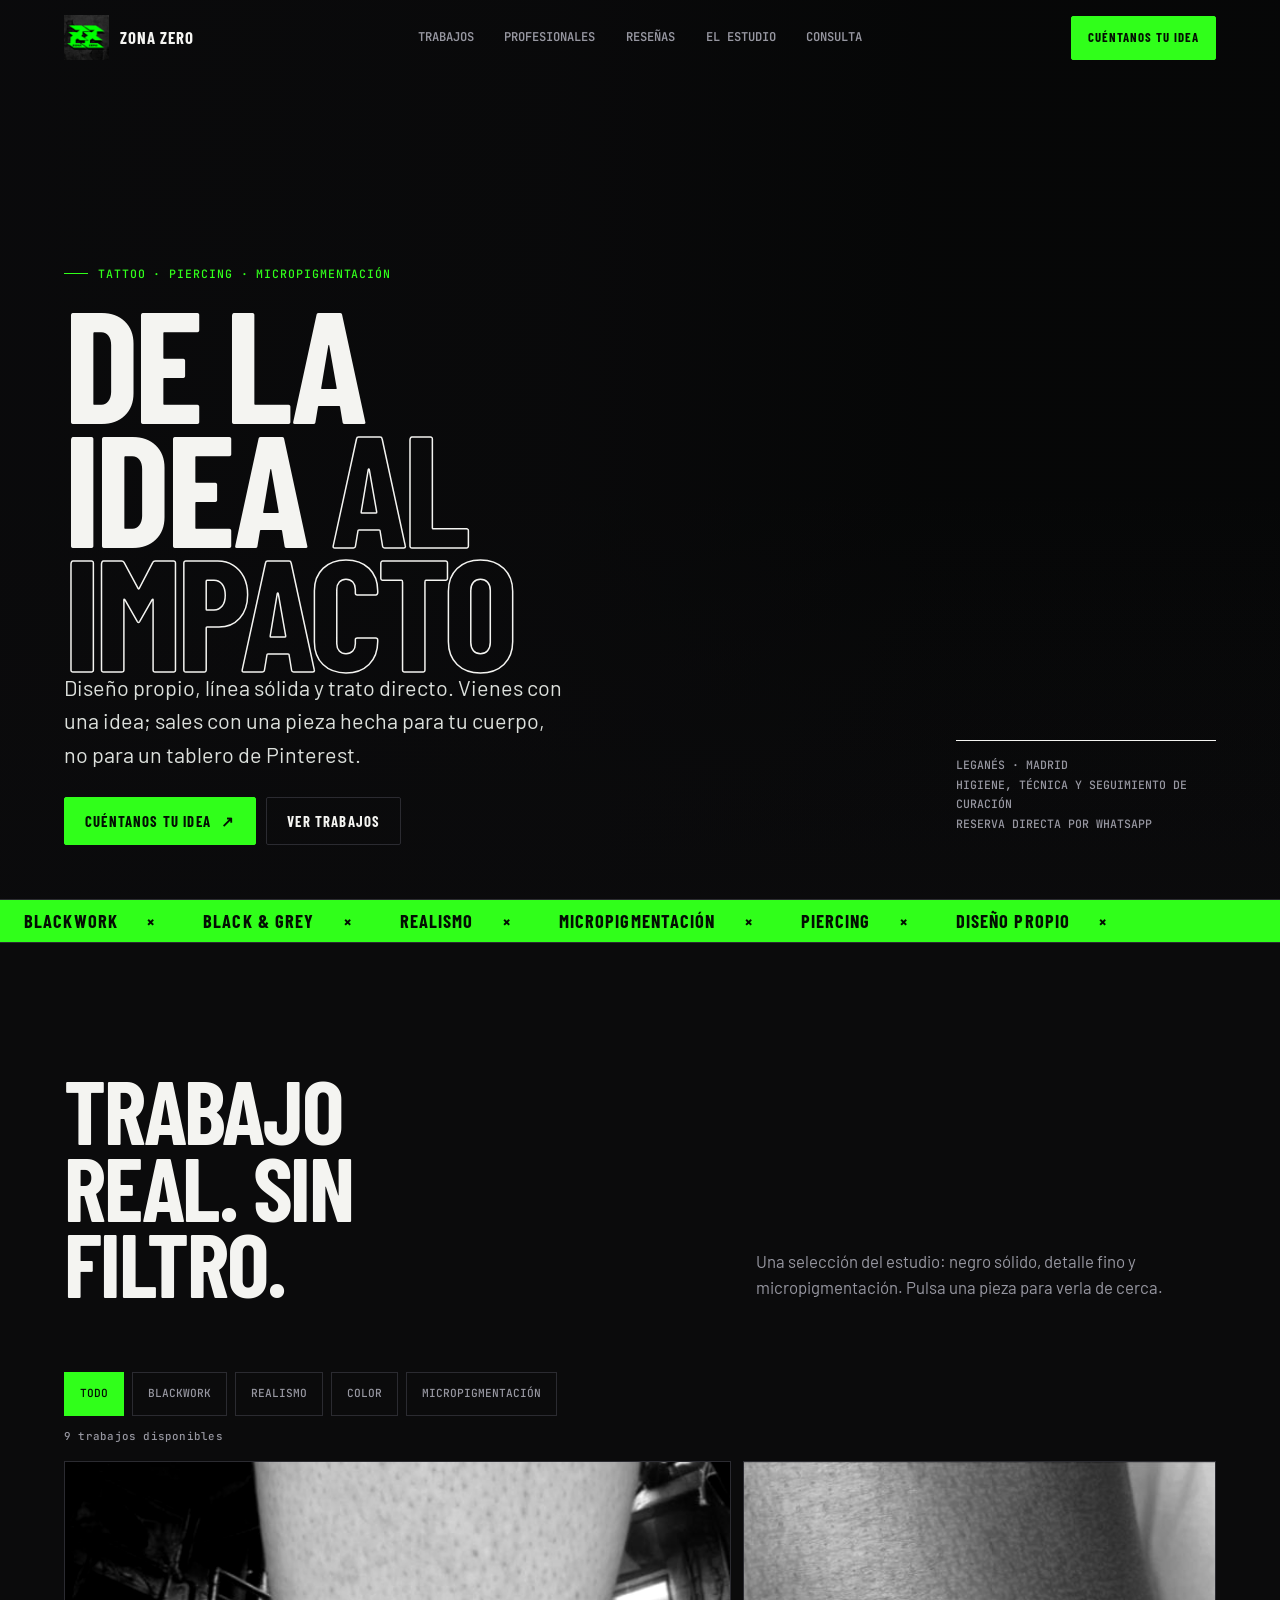
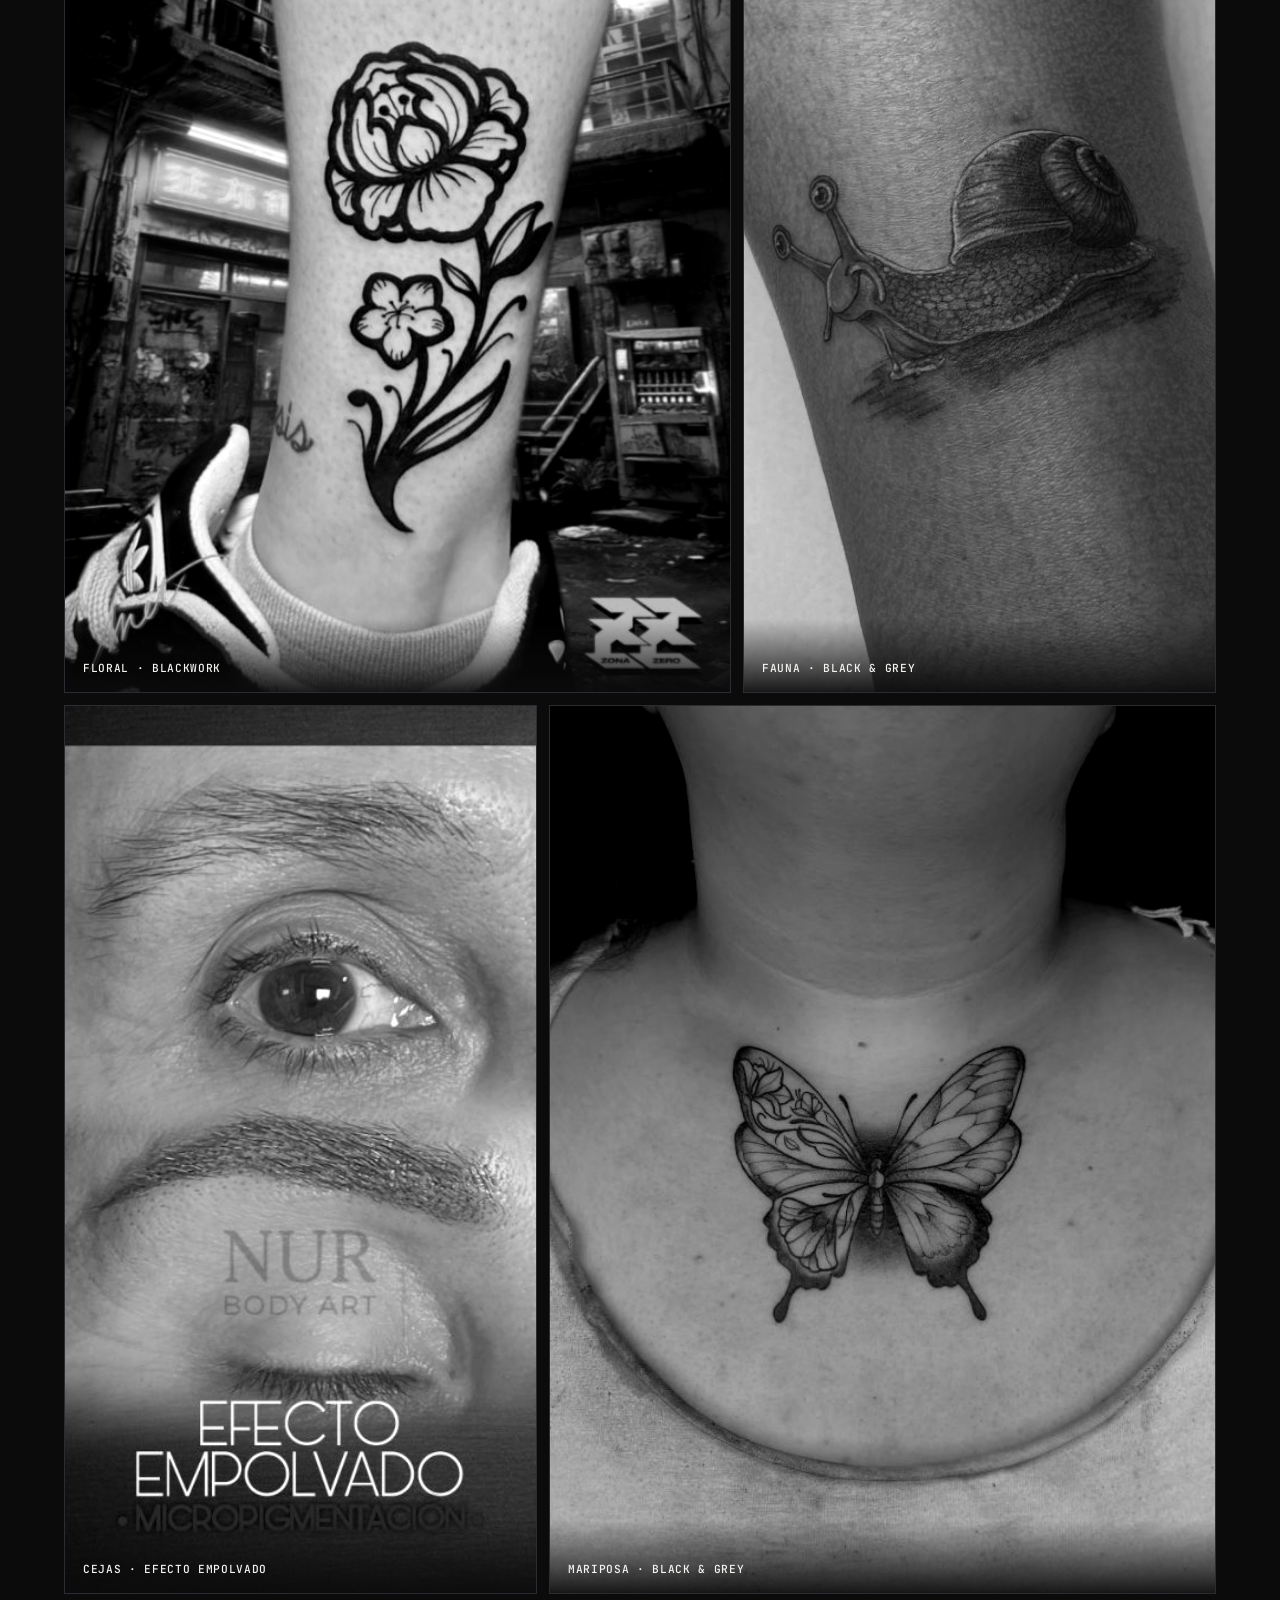
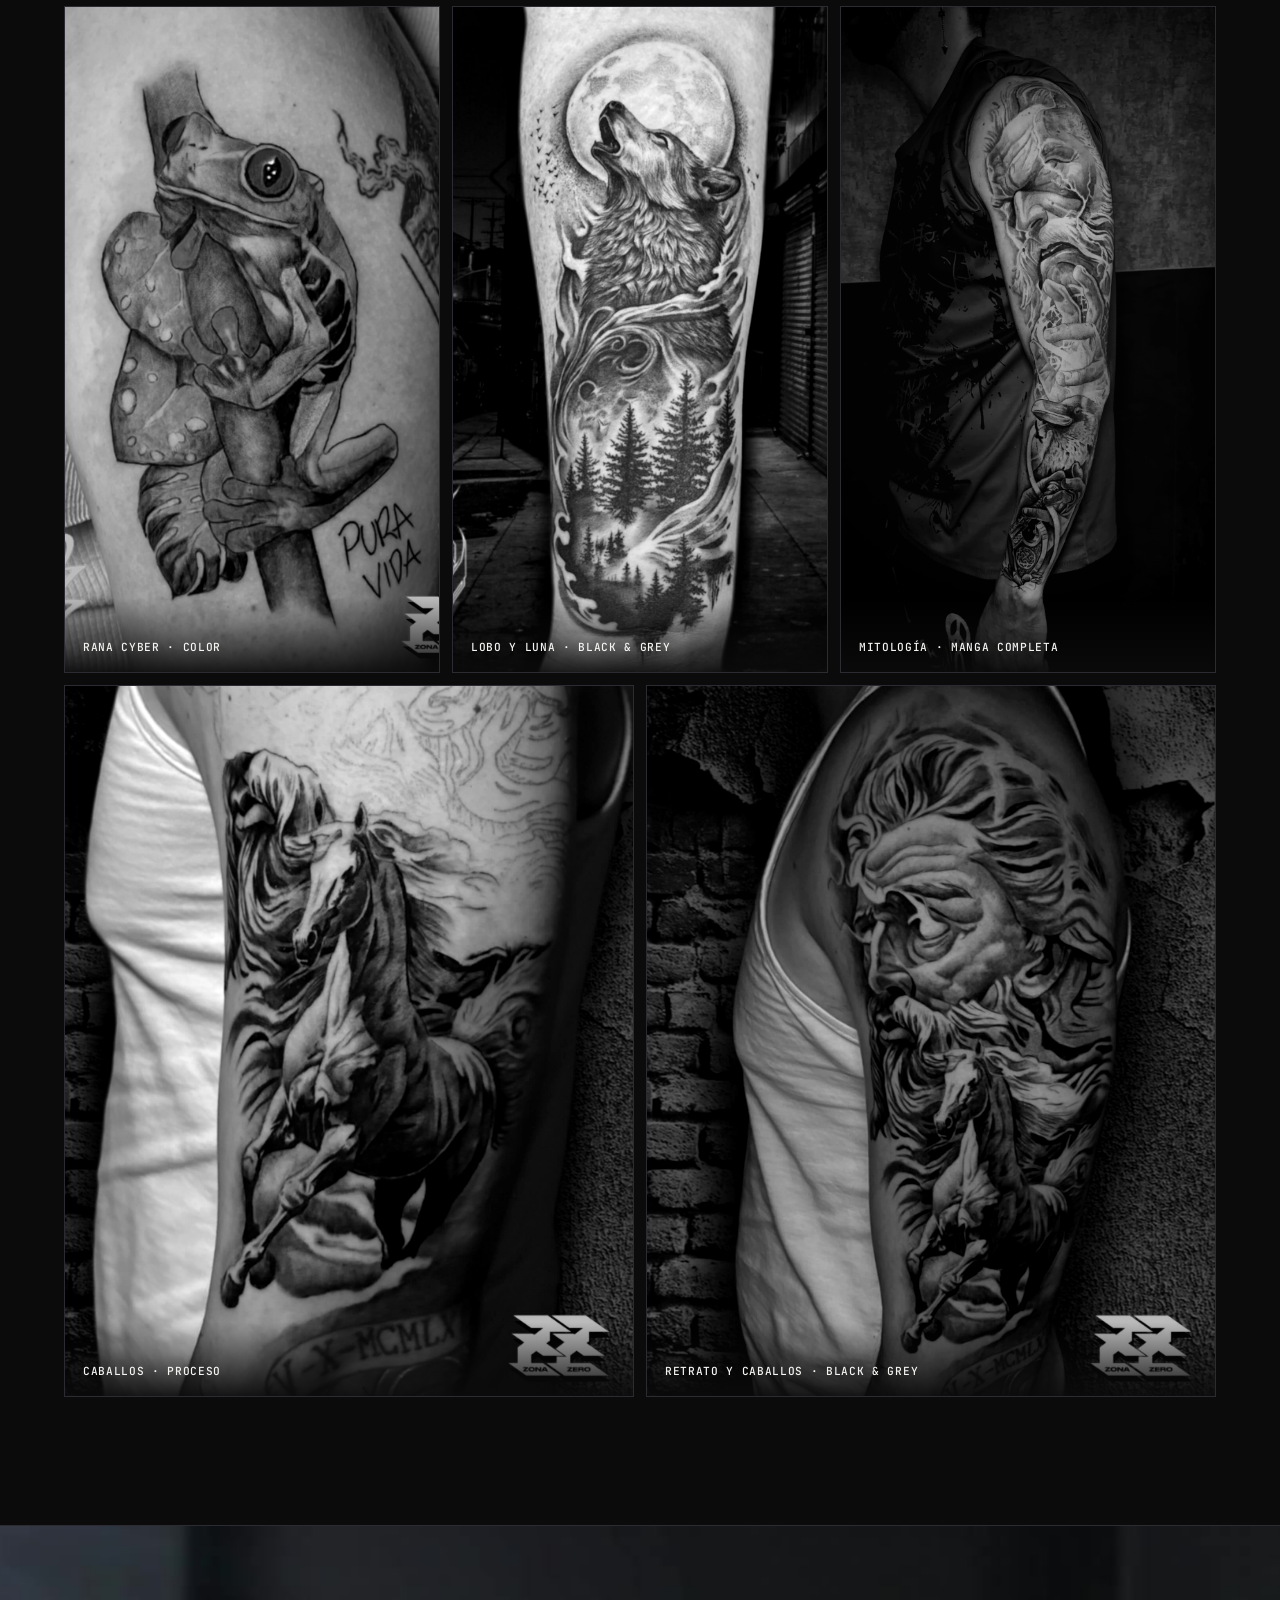
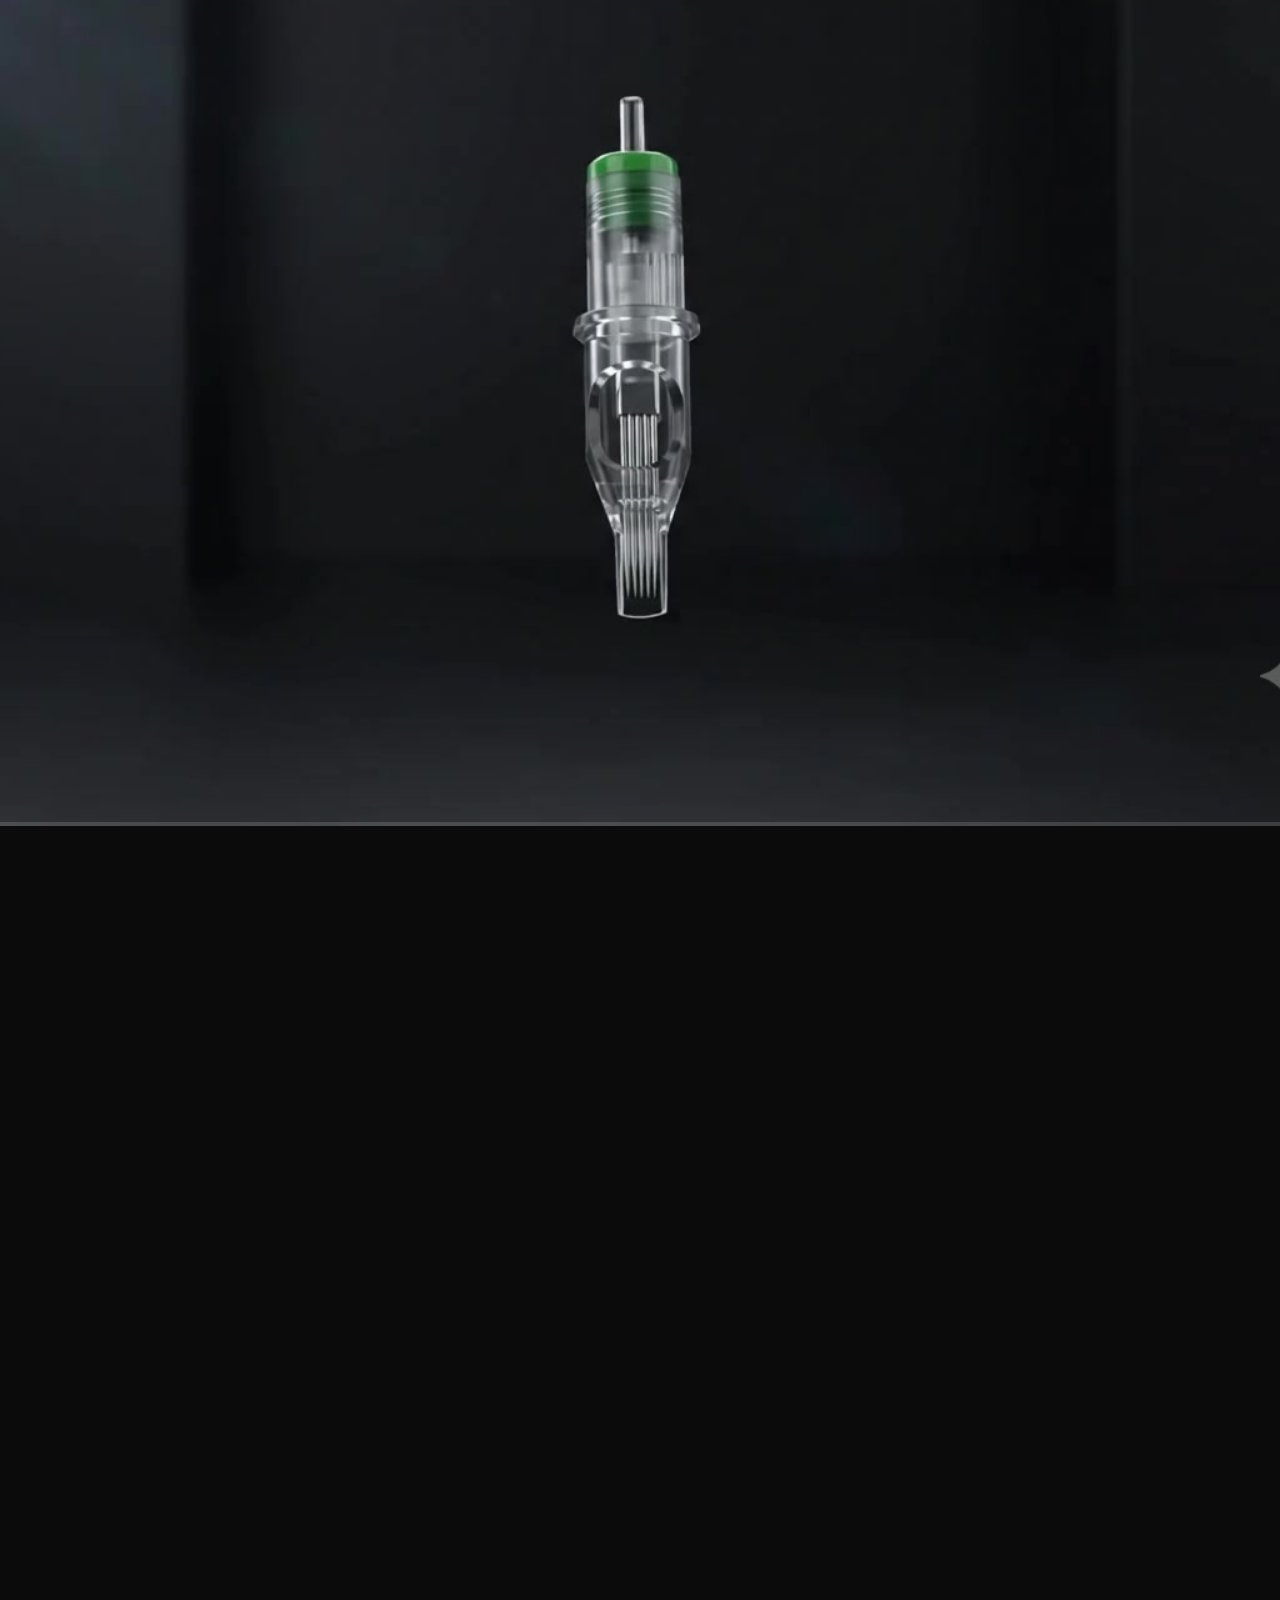
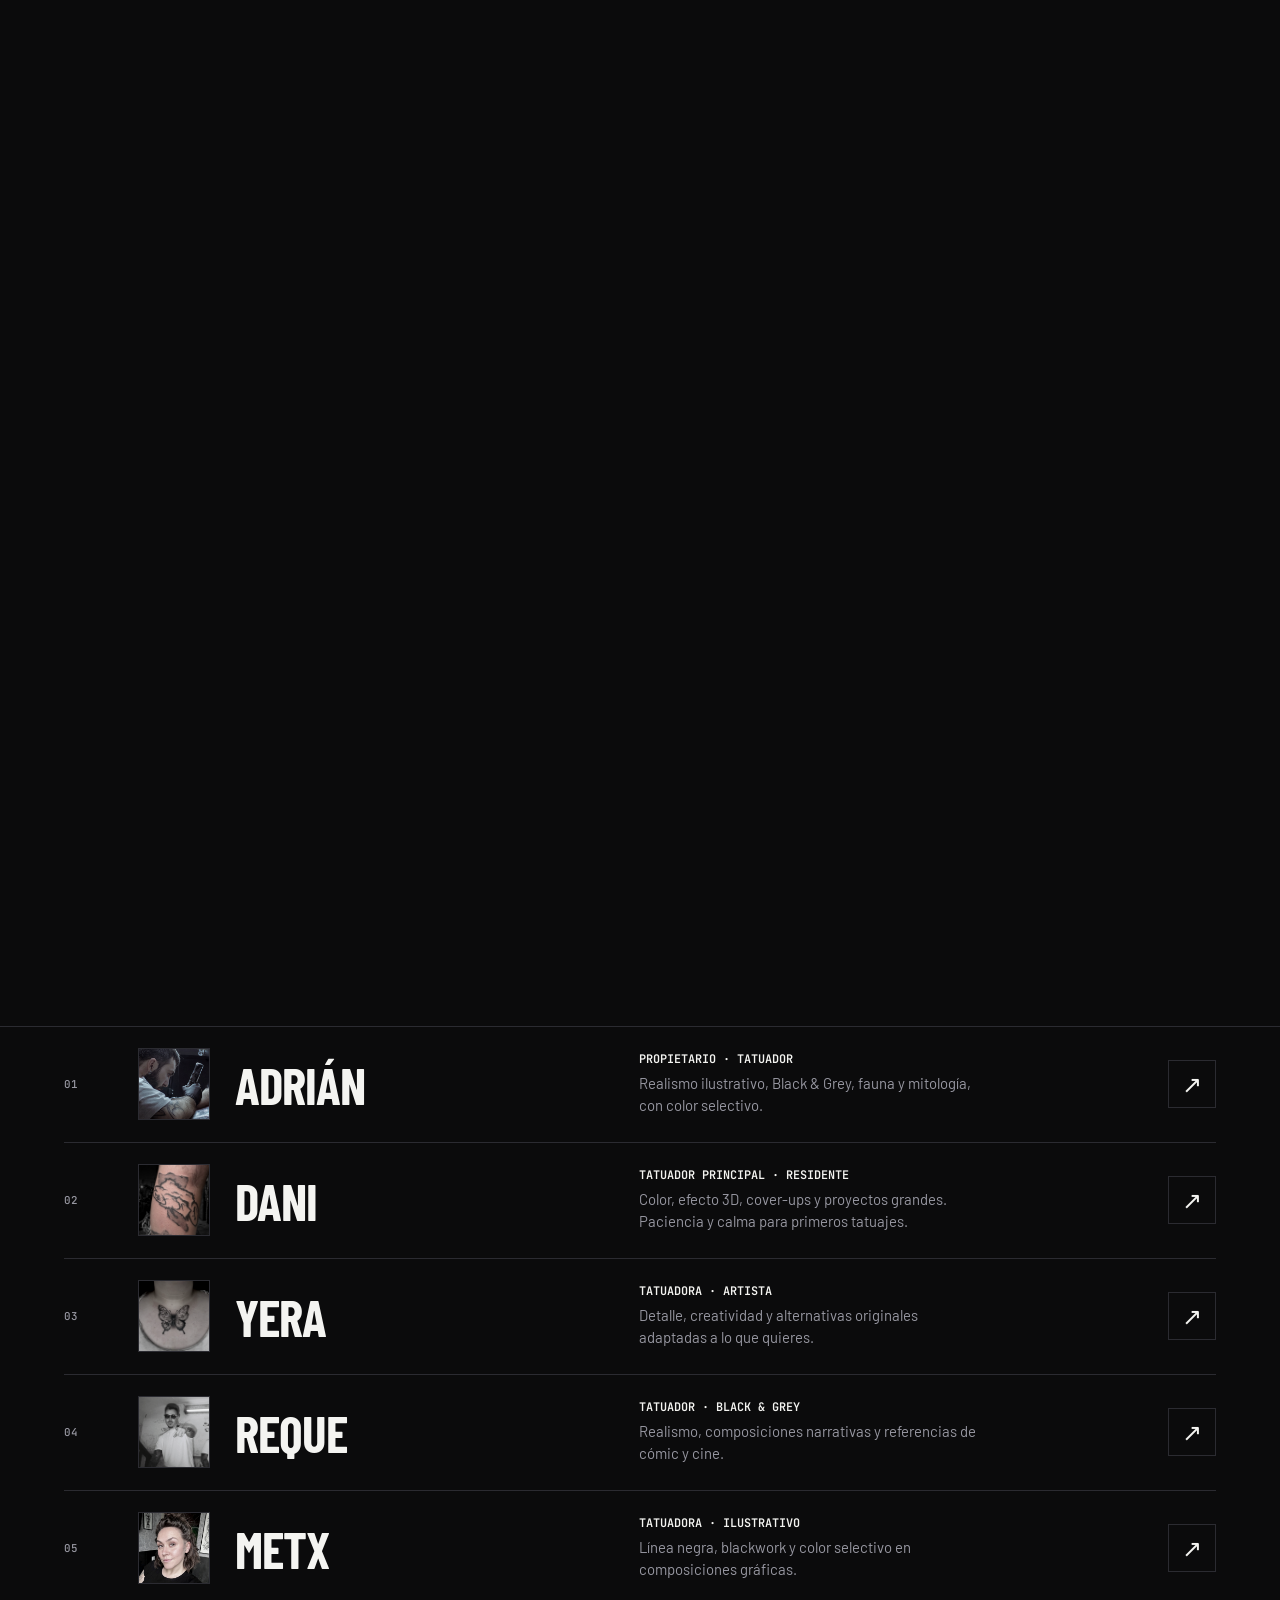
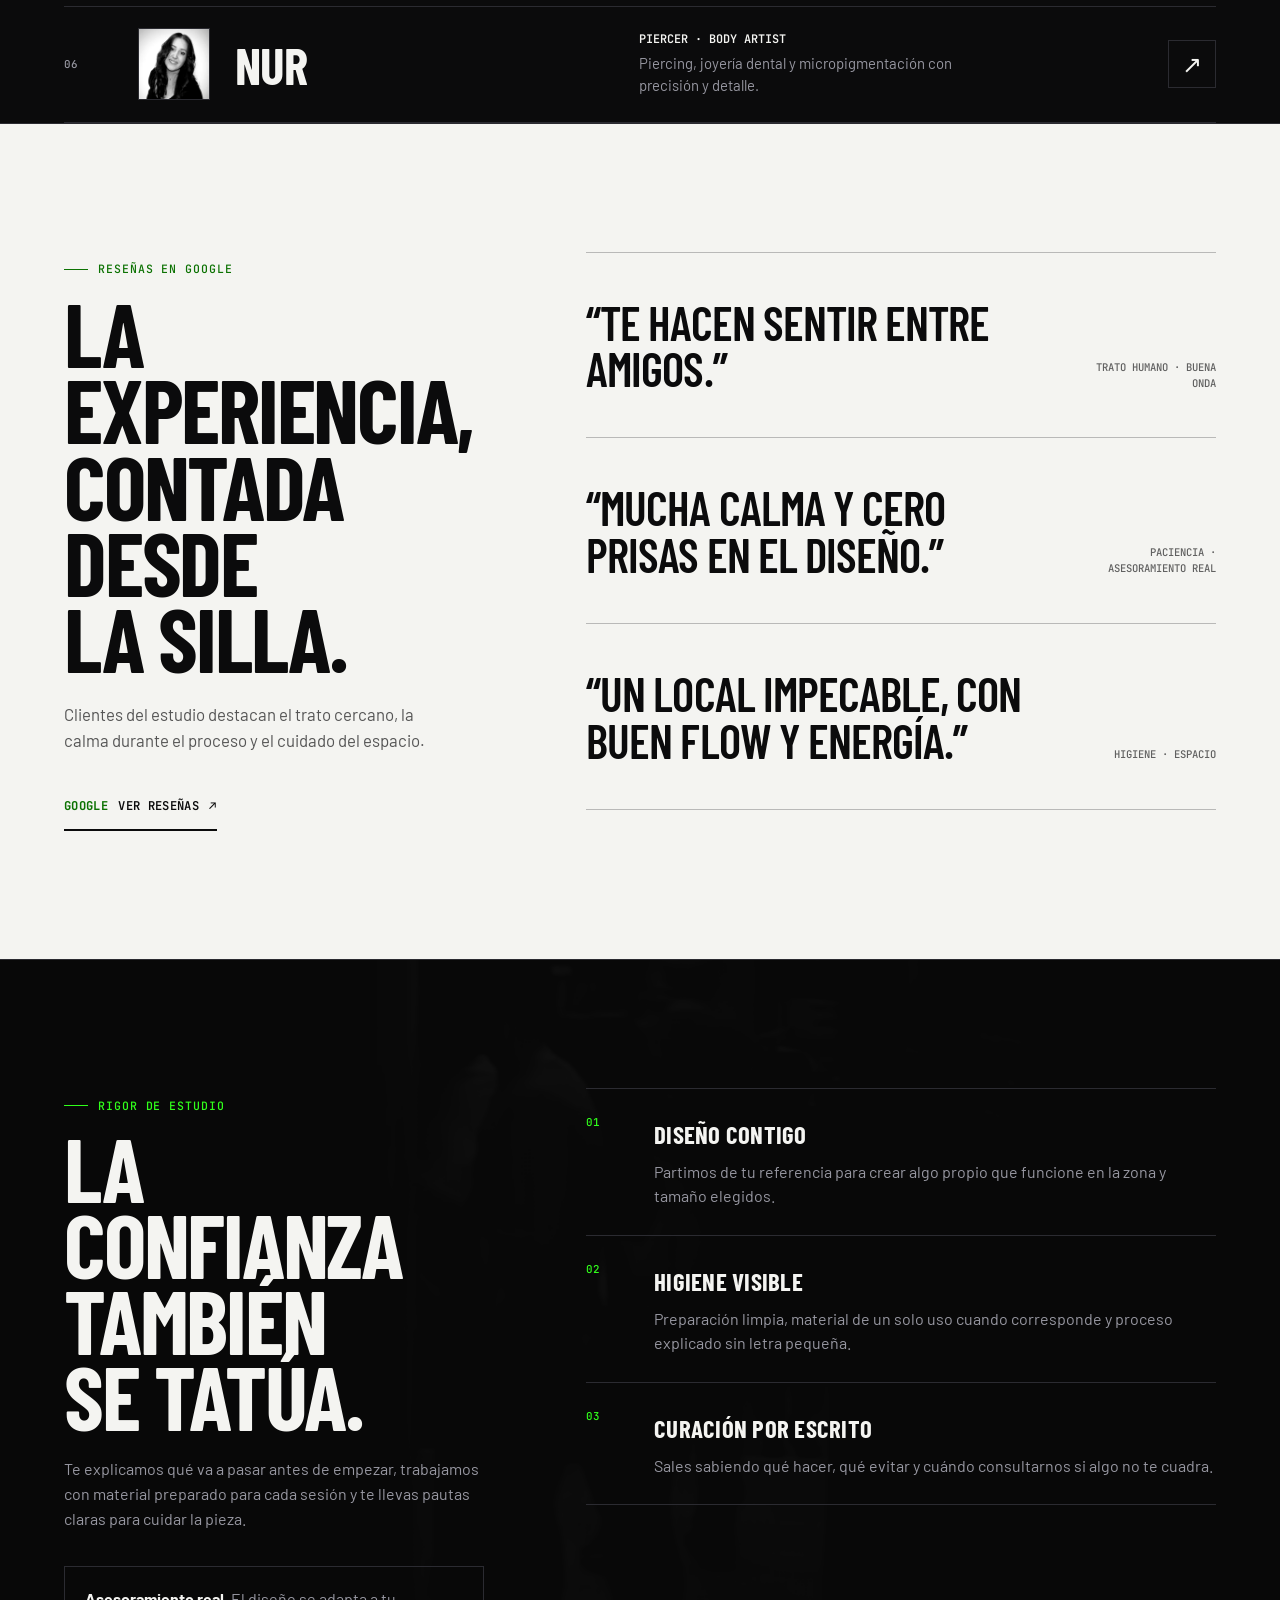
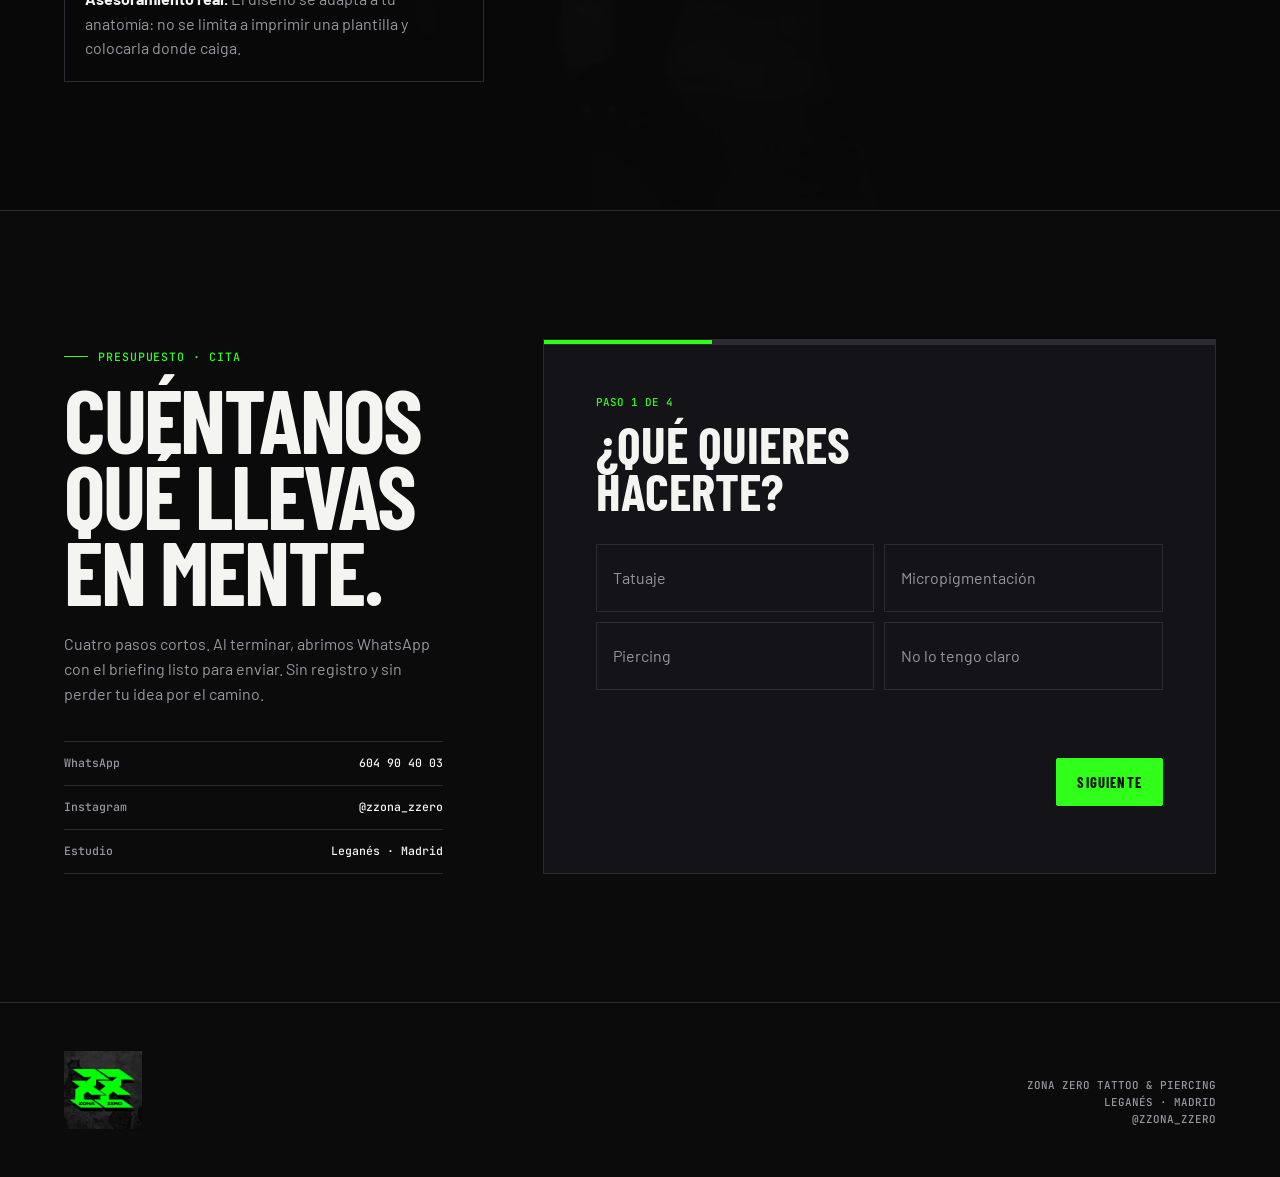
==== commit 2b411745: "Add Google reviews section" ====
--- a/index.html
+++ b/index.html
@@ -23,6 +23,7 @@
     <nav class="desktop-nav" aria-label="Navegación principal" data-od-id="navegacion-escritorio">
       <a href="#trabajos">Trabajos</a>
       <a href="#artistas">Profesionales</a>
+      <a href="#resenas">Reseñas</a>
       <a href="#protocolo">El estudio</a>
       <a href="#consulta">Consulta</a>
     </nav>
@@ -32,7 +33,7 @@
     </div>
   </header>
   <nav class="mobile-nav" id="mobile-nav" aria-label="Navegación móvil" aria-hidden="true" data-od-id="navegacion-movil">
-    <a href="#trabajos">Trabajos</a><a href="#artistas">Profesionales</a><a href="#protocolo">El estudio</a><a href="#consulta">Consulta</a>
+    <a href="#trabajos">Trabajos</a><a href="#artistas">Profesionales</a><a href="#resenas">Reseñas</a><a href="#protocolo">El estudio</a><a href="#consulta">Consulta</a>
   </nav>
 
   <main id="contenido">
@@ -112,8 +113,10 @@
     <section class="section voices-section" id="resenas" data-od-id="seccion-resenas">
       <div class="shell voices-layout">
         <div class="voices-title">
-          <div class="kicker">Lo que dice la gente</div>
-          <h2 data-od-id="titulo-resenas">Aquí no hay postureo.</h2>
+          <div class="kicker">Reseñas en Google</div>
+          <h2 data-od-id="titulo-resenas">La experiencia, contada desde la silla.</h2>
+          <p class="voices-intro">Clientes del estudio destacan el trato cercano, la calma durante el proceso y el cuidado del espacio.</p>
+          <a class="google-reviews-link" href="https://www.google.com/maps/search/?api=1&amp;query=Zona+Zero+Tattoo+Legan%C3%A9s" target="_blank" rel="noopener noreferrer" data-od-id="enlace-resenas-google"><span>Google</span> Ver reseñas <span aria-hidden="true">↗</span></a>
         </div>
         <div class="voices" data-od-id="lista-resenas">
           <blockquote data-od-id="resena-trato"><p>“Te hacen sentir entre amigos.”</p><footer>Trato humano · Buena onda</footer></blockquote>
--- a/zona-zero.css
+++ b/zona-zero.css
@@ -76,7 +76,7 @@
 
 .hero { min-height: 100svh; display: grid; align-items: end; position: relative; isolation: isolate; padding: 126px 0 54px; border-bottom: 1px solid var(--border); overflow: hidden; }
 .hero-media { position: absolute; inset: 0; z-index: -2; overflow: hidden; background: #050606; }
-.hero-video { width: 100%; height: 100%; object-fit: contain; object-position: 78% center; filter: contrast(1.08) brightness(.74) saturate(.88); }
+.hero-video { width: 100%; height: 100%; object-fit: cover; object-position: center; filter: contrast(1.08) brightness(.74) saturate(.88); }
 .hero::after { content: ''; position: absolute; inset: 0; z-index: -1; background: linear-gradient(90deg, color-mix(in oklch, var(--bg) 88%, transparent) 3%, color-mix(in oklch, var(--bg) 72%, transparent) 43%, color-mix(in oklch, var(--bg) 18%, transparent) 72%), linear-gradient(0deg, var(--bg), transparent 45%); }
 .hero-layout { display: grid; grid-template-columns: minmax(0, 1.25fr) minmax(260px, .55fr); gap: 40px; align-items: end; }
 .hero-layout > *, .section-head > *, .trust-layout > *, .booking-layout > *, .voices-layout > * { min-width: 0; }
@@ -131,6 +131,17 @@
 .artist-sequence-stage.is-static .artist-sequence-sticky { position: relative; top: auto; }
 .artist-sequence-stage.is-static .artist-sequence-progress span { transform: scaleX(1); }
 
+@media (min-width: 701px) {
+  .artist-scroll-story, .artist-sequence-stage, .artist-sequence-sticky {
+    width: 100vw;
+    max-width: none;
+  }
+  .artist-scroll-story {
+    margin-left: calc(50% - 50vw);
+    margin-right: calc(50% - 50vw);
+  }
+}
+
 #artistas.section { padding-block: 0; }
 #artistas.wall-parallax { overflow: clip; }
 #artistas.wall-parallax::before { display: none; }
@@ -172,6 +183,10 @@
 .voices-section .kicker { color: oklch(48% 0.16 142); }
 .voices-layout { display: grid; grid-template-columns: minmax(260px, .8fr) minmax(0, 1.2fr); gap: clamp(42px, 8vw, 120px); align-items: start; }
 .voices-title h2 { margin-top: 18px; }
+.voices-intro { max-width: 42ch; margin: 26px 0 0; color: color-mix(in oklch, var(--bg) 68%, transparent); font-size: 1.05rem; }
+.google-reviews-link { min-height: 48px; display: inline-flex; align-items: center; gap: 10px; margin-top: 30px; padding: 10px 0; border-bottom: 2px solid var(--bg); color: var(--bg); font: 600 .76rem/1 var(--mono); letter-spacing: .03em; text-transform: uppercase; }
+.google-reviews-link span:first-child { color: oklch(48% 0.16 142); font-weight: 700; }
+.google-reviews-link:hover, .google-reviews-link:focus-visible { border-color: oklch(48% 0.16 142); }
 .voices { border-top: 1px solid color-mix(in oklch, var(--bg) 25%, transparent); }
 .voices blockquote { display: grid; grid-template-columns: 1fr auto; gap: 30px; align-items: end; margin: 0; padding: clamp(26px, 4vw, 46px) 0; border-bottom: 1px solid color-mix(in oklch, var(--bg) 25%, transparent); }
 .voices blockquote p { max-width: 24ch; margin: 0; font: 600 clamp(1.8rem, 3.7vw, 3.7rem)/.98 var(--display); letter-spacing: -.02em; text-transform: uppercase; }
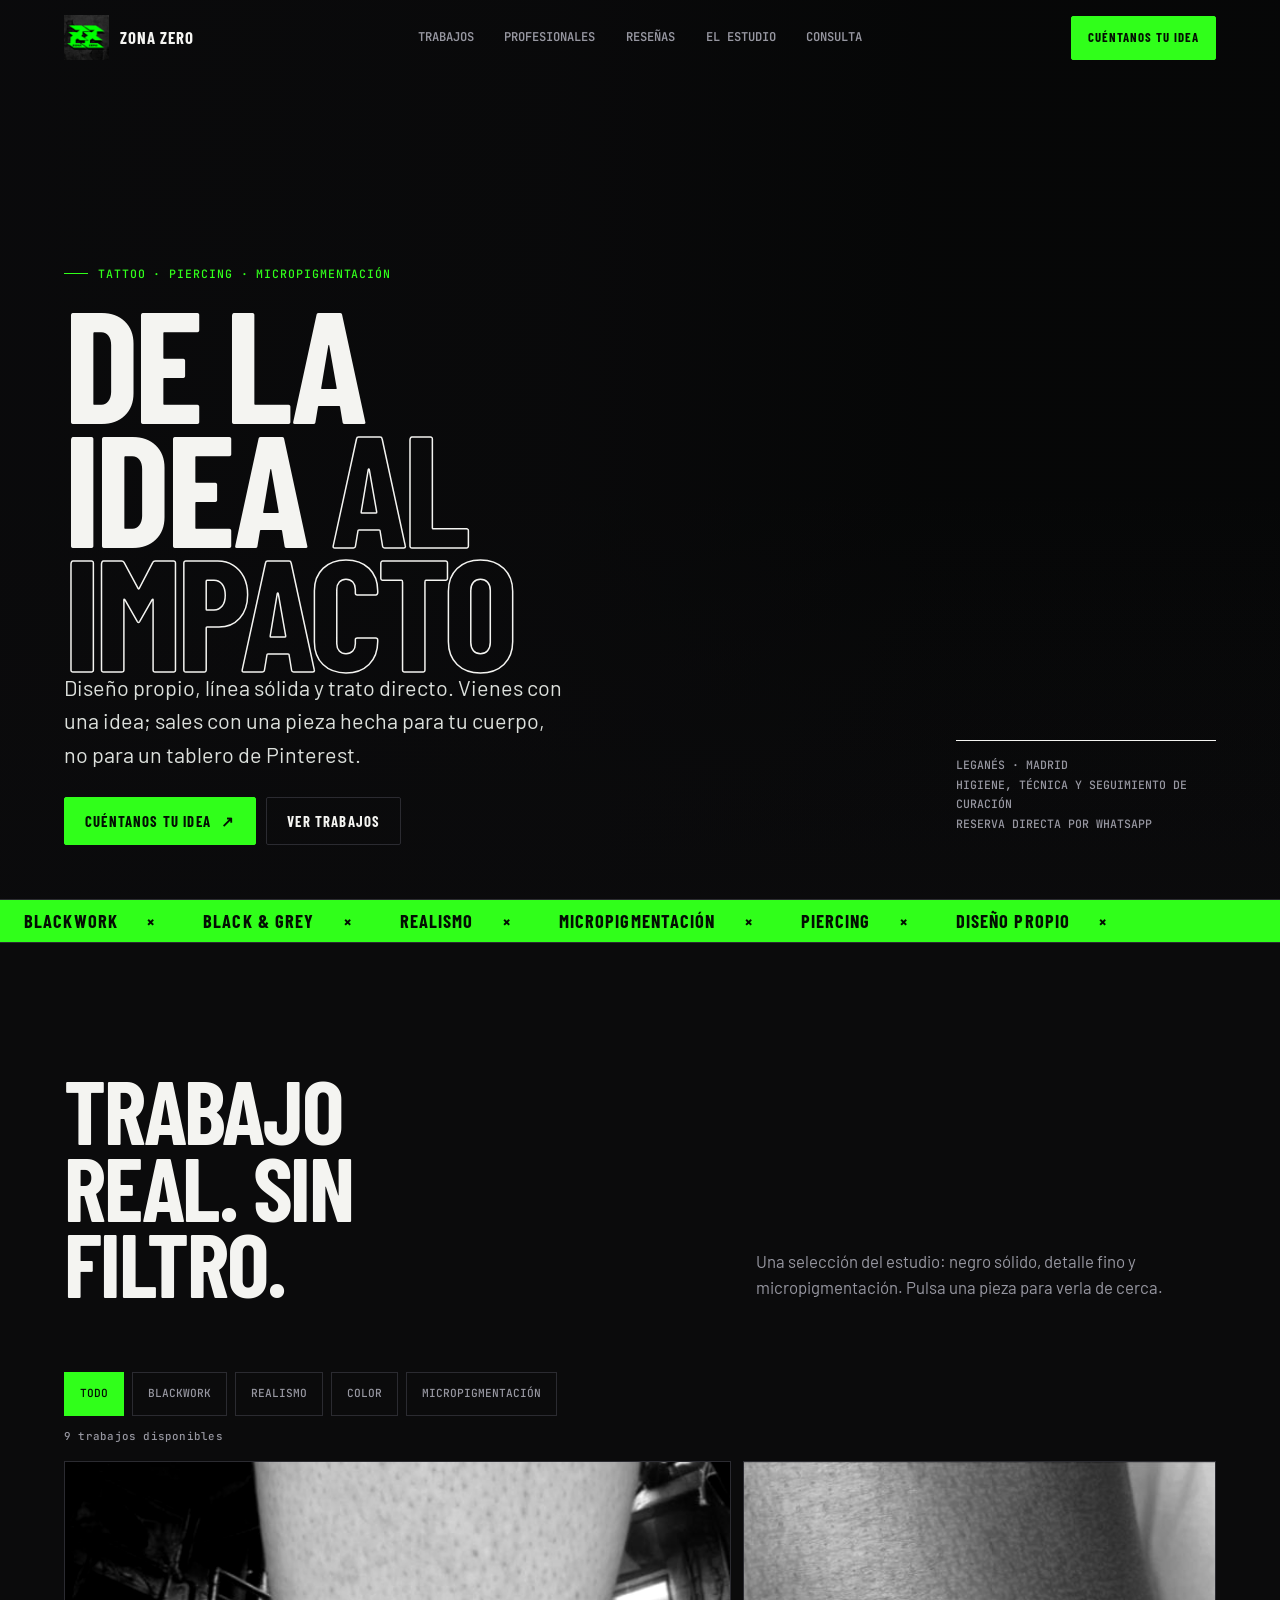
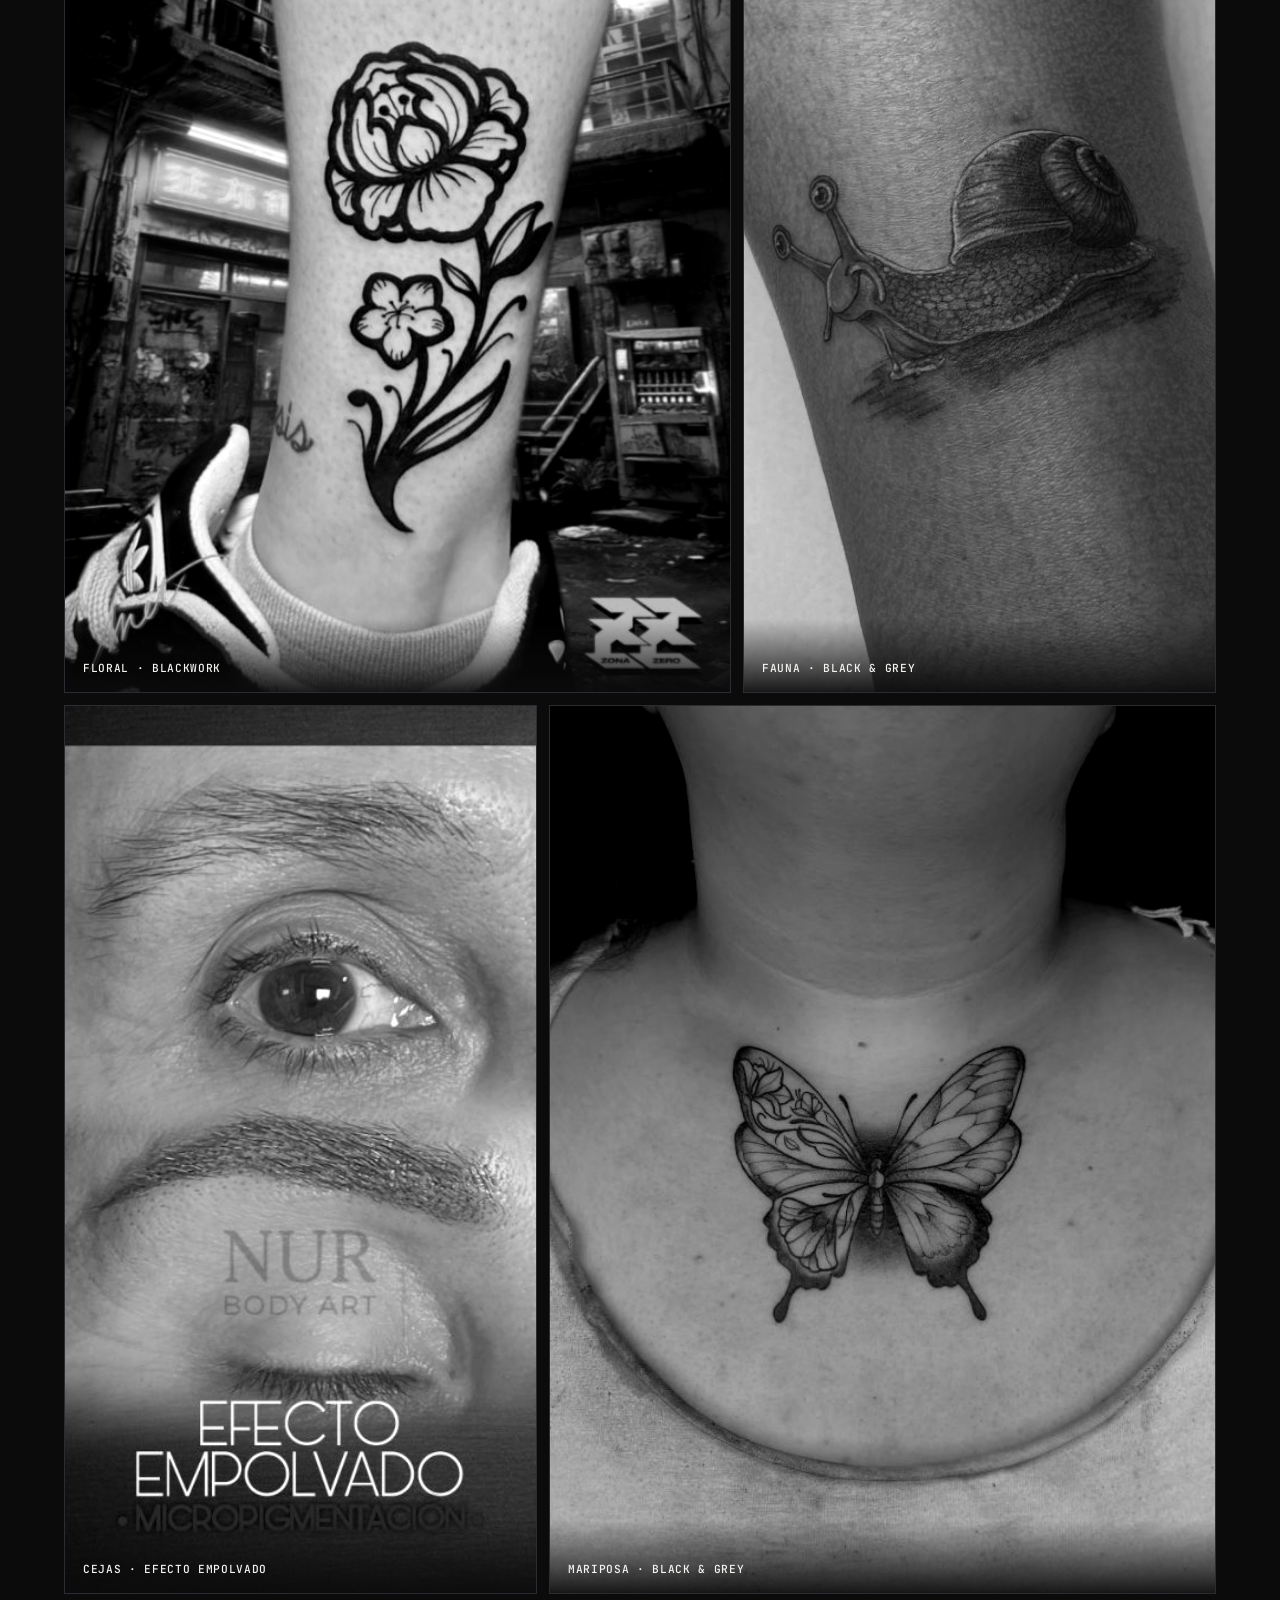
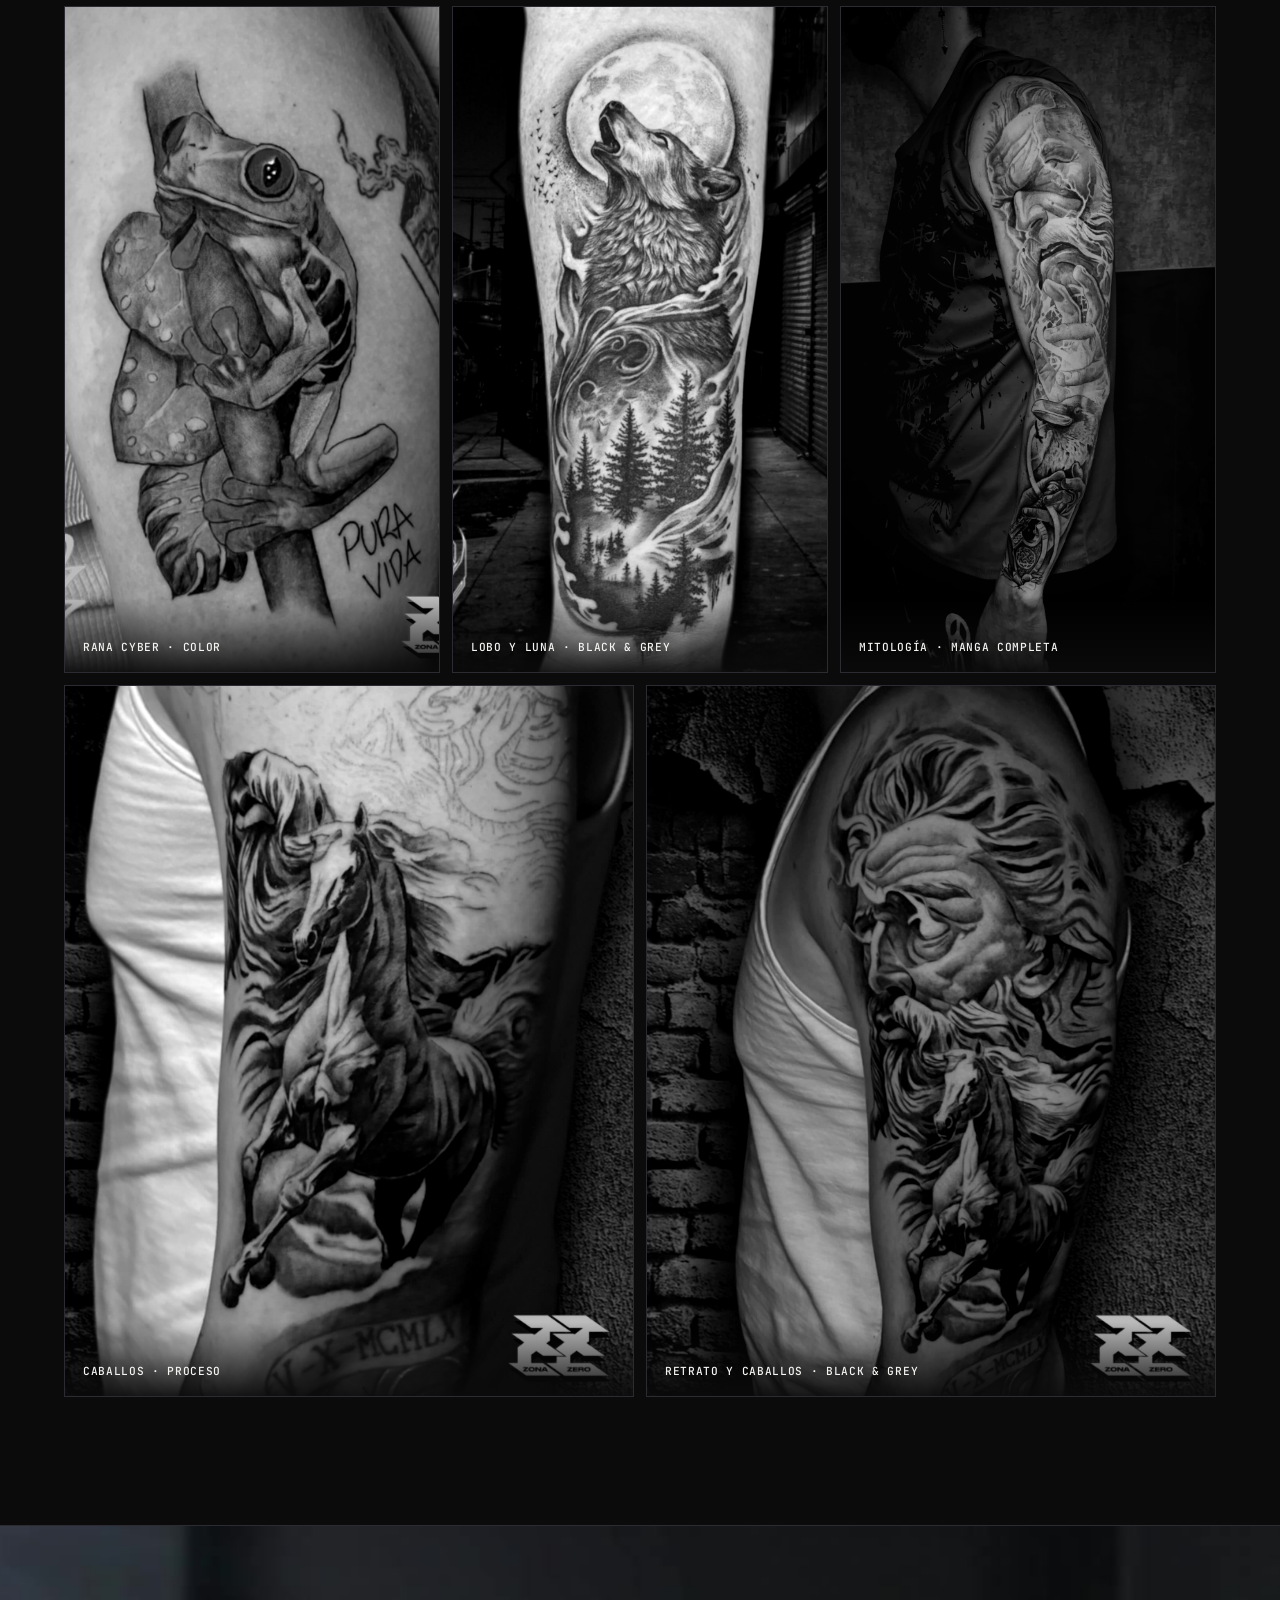
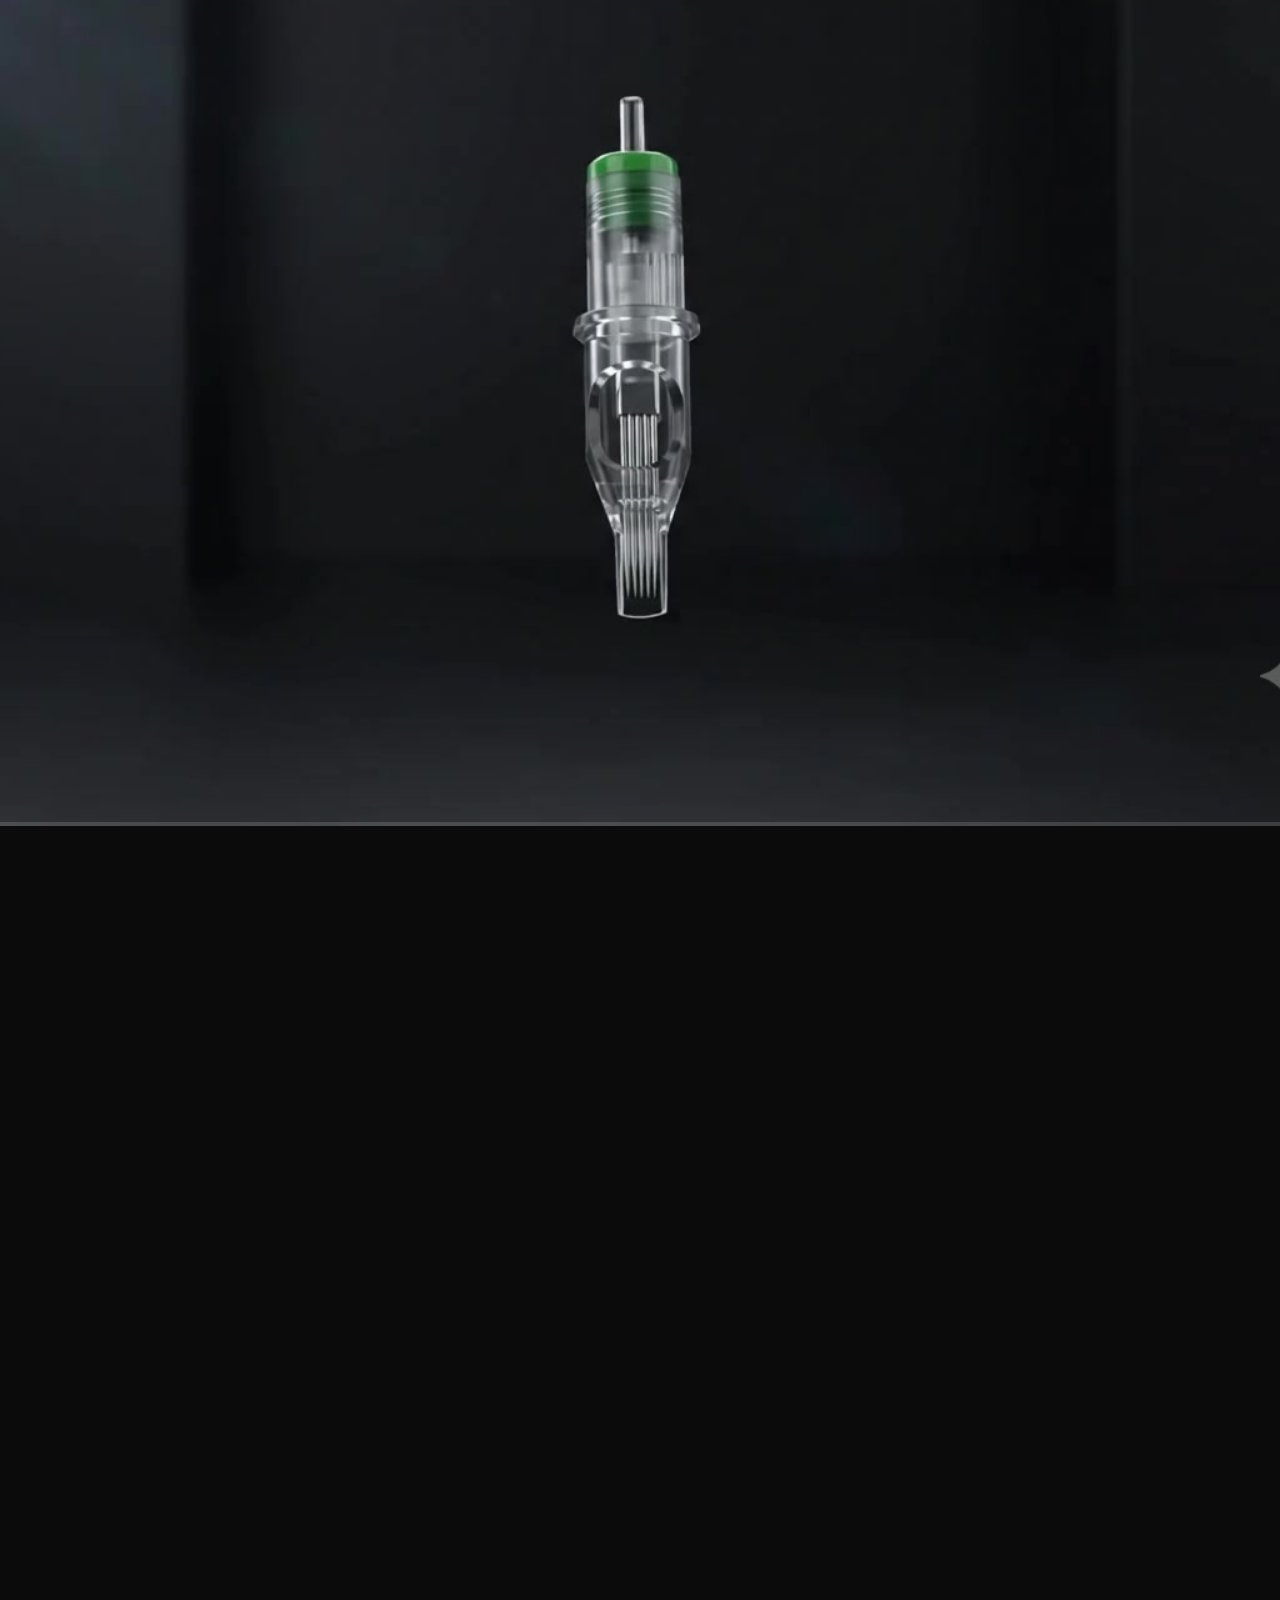
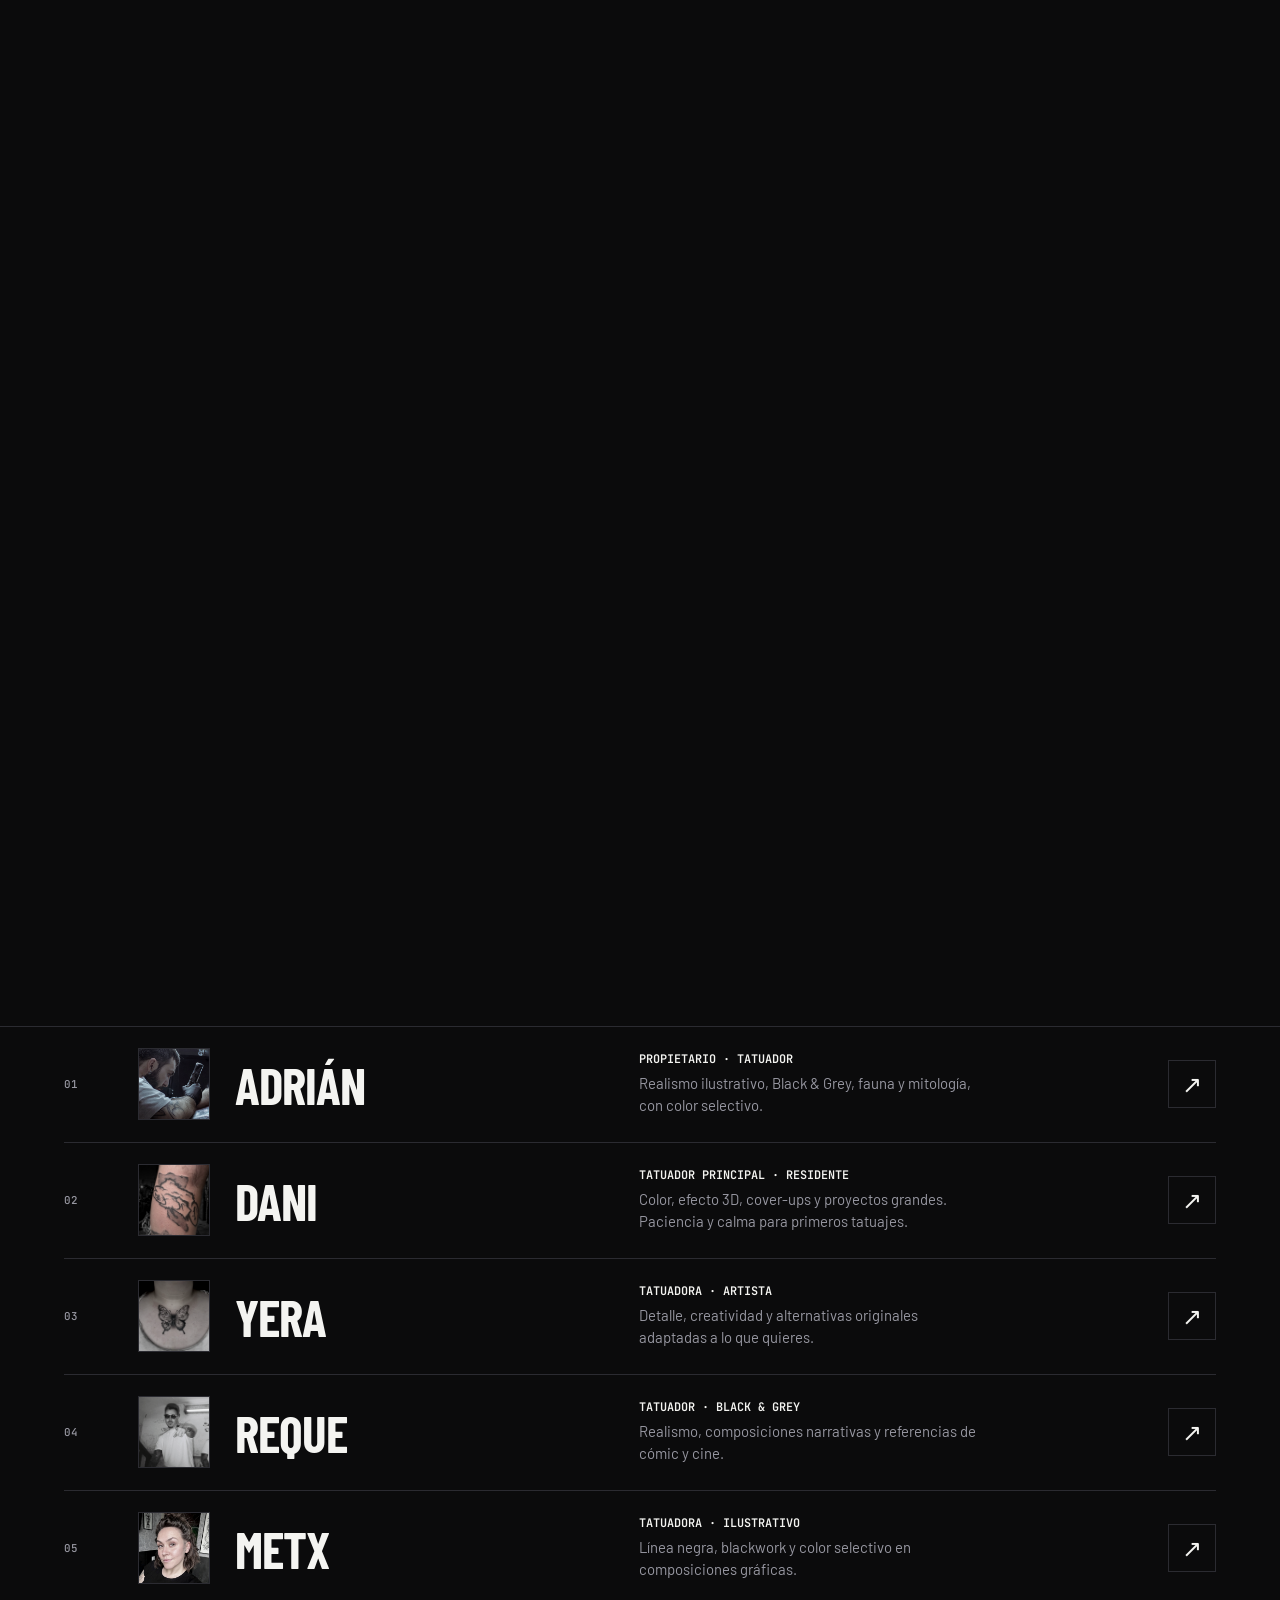
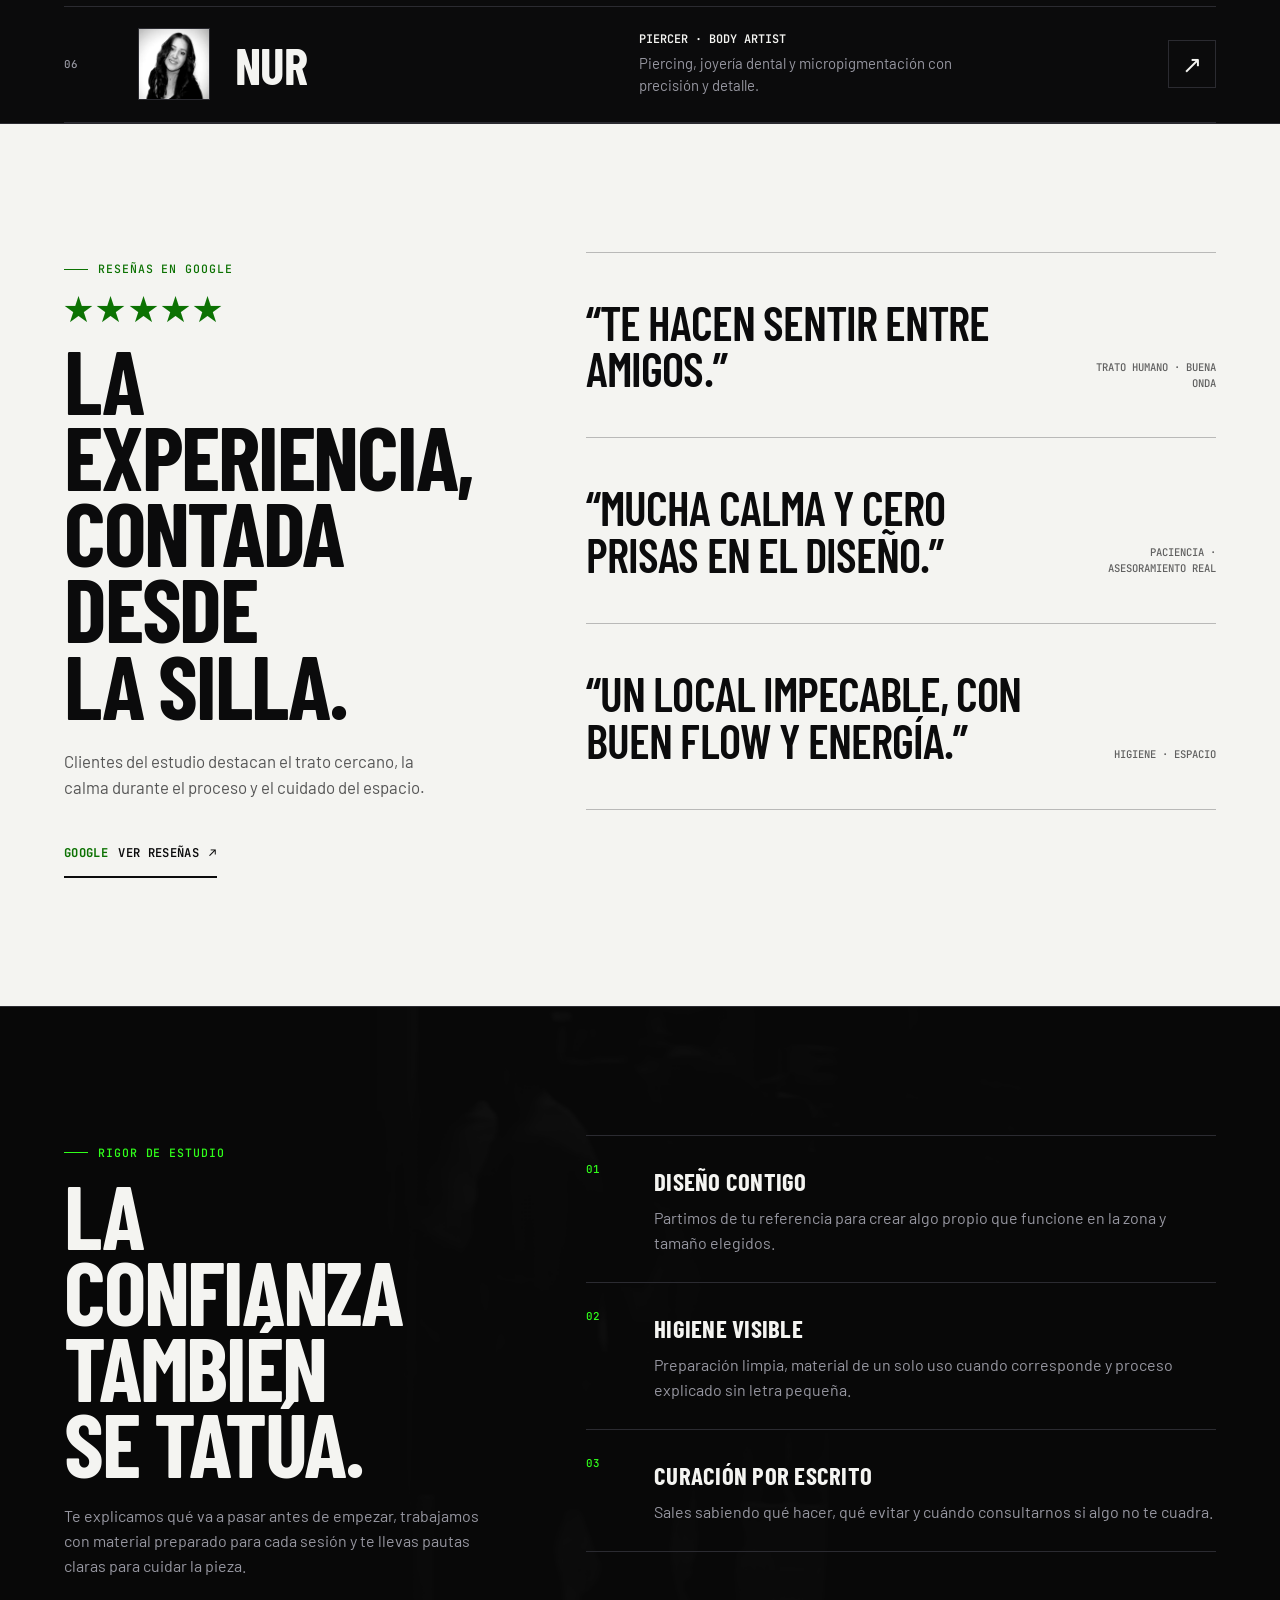
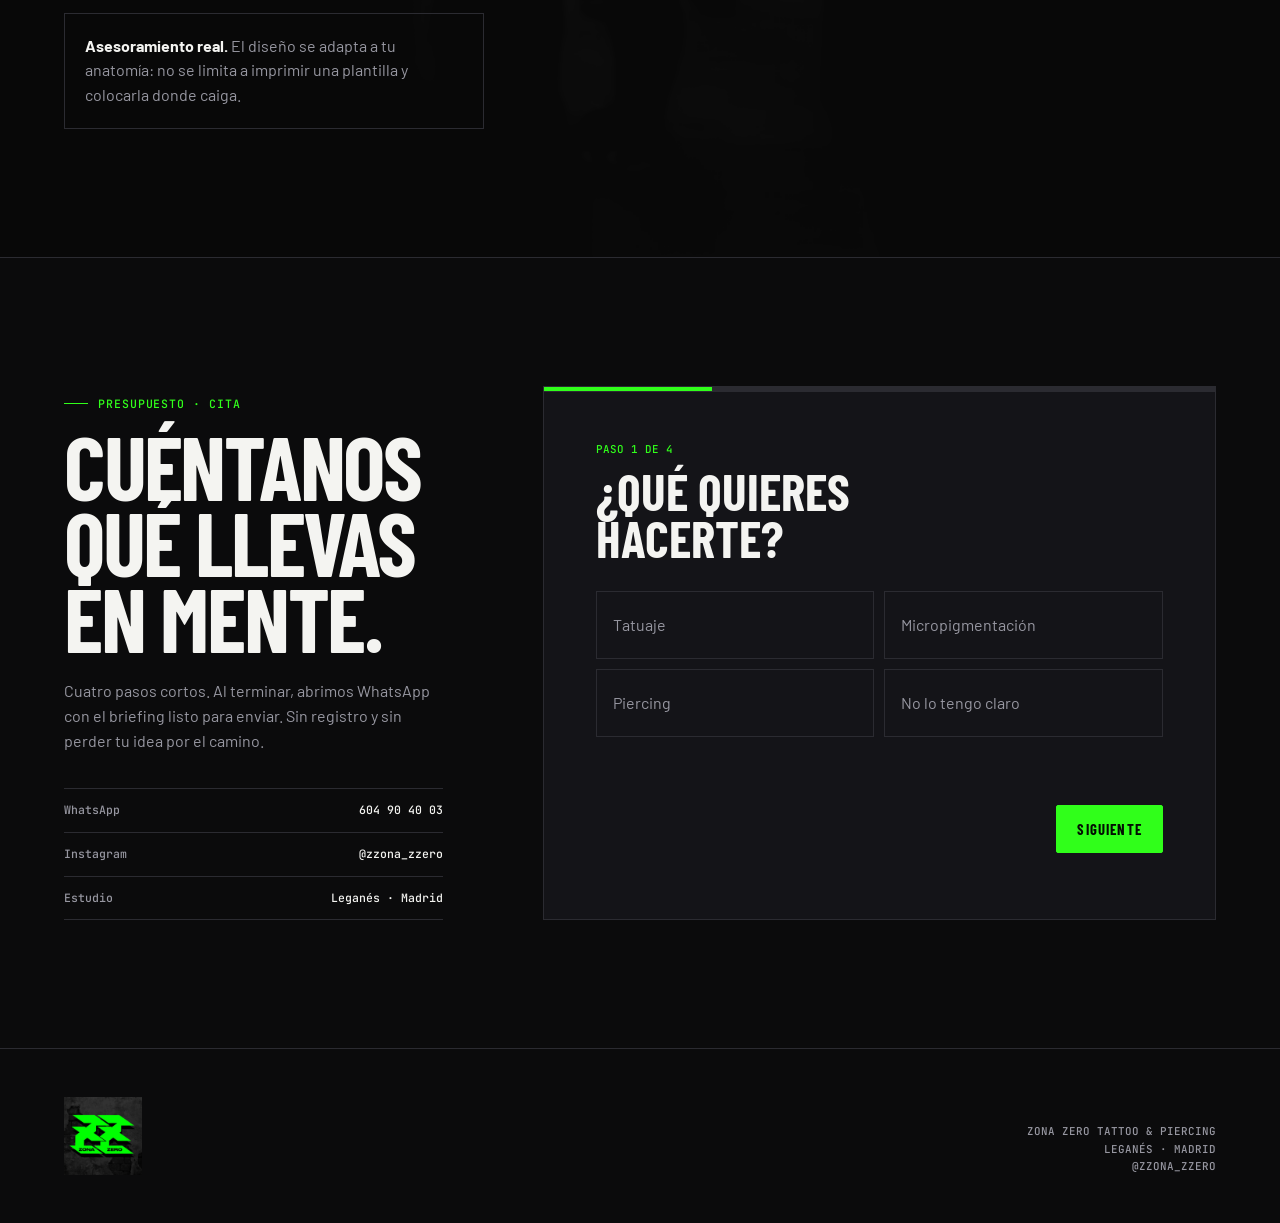
==== commit 22849702: "Highlight Google reviews with stars" ====
--- a/index.html
+++ b/index.html
@@ -114,6 +114,7 @@
       <div class="shell voices-layout">
         <div class="voices-title">
           <div class="kicker">Reseñas en Google</div>
+          <div class="google-stars" aria-hidden="true" data-od-id="estrellas-resenas-google">★★★★★</div>
           <h2 data-od-id="titulo-resenas">La experiencia, contada desde la silla.</h2>
           <p class="voices-intro">Clientes del estudio destacan el trato cercano, la calma durante el proceso y el cuidado del espacio.</p>
           <a class="google-reviews-link" href="https://www.google.com/maps/search/?api=1&amp;query=Zona+Zero+Tattoo+Legan%C3%A9s" target="_blank" rel="noopener noreferrer" data-od-id="enlace-resenas-google"><span>Google</span> Ver reseñas <span aria-hidden="true">↗</span></a>
--- a/zona-zero.css
+++ b/zona-zero.css
@@ -182,7 +182,8 @@
 .voices-section { background: var(--fg); color: var(--bg); }
 .voices-section .kicker { color: oklch(48% 0.16 142); }
 .voices-layout { display: grid; grid-template-columns: minmax(260px, .8fr) minmax(0, 1.2fr); gap: clamp(42px, 8vw, 120px); align-items: start; }
-.voices-title h2 { margin-top: 18px; }
+.google-stars { margin-top: 18px; color: oklch(48% 0.16 142); font: 700 clamp(1.45rem, 2.4vw, 2rem)/1 var(--display); letter-spacing: .14em; }
+.voices-title h2 { margin-top: 16px; }
 .voices-intro { max-width: 42ch; margin: 26px 0 0; color: color-mix(in oklch, var(--bg) 68%, transparent); font-size: 1.05rem; }
 .google-reviews-link { min-height: 48px; display: inline-flex; align-items: center; gap: 10px; margin-top: 30px; padding: 10px 0; border-bottom: 2px solid var(--bg); color: var(--bg); font: 600 .76rem/1 var(--mono); letter-spacing: .03em; text-transform: uppercase; }
 .google-reviews-link span:first-child { color: oklch(48% 0.16 142); font-weight: 700; }
